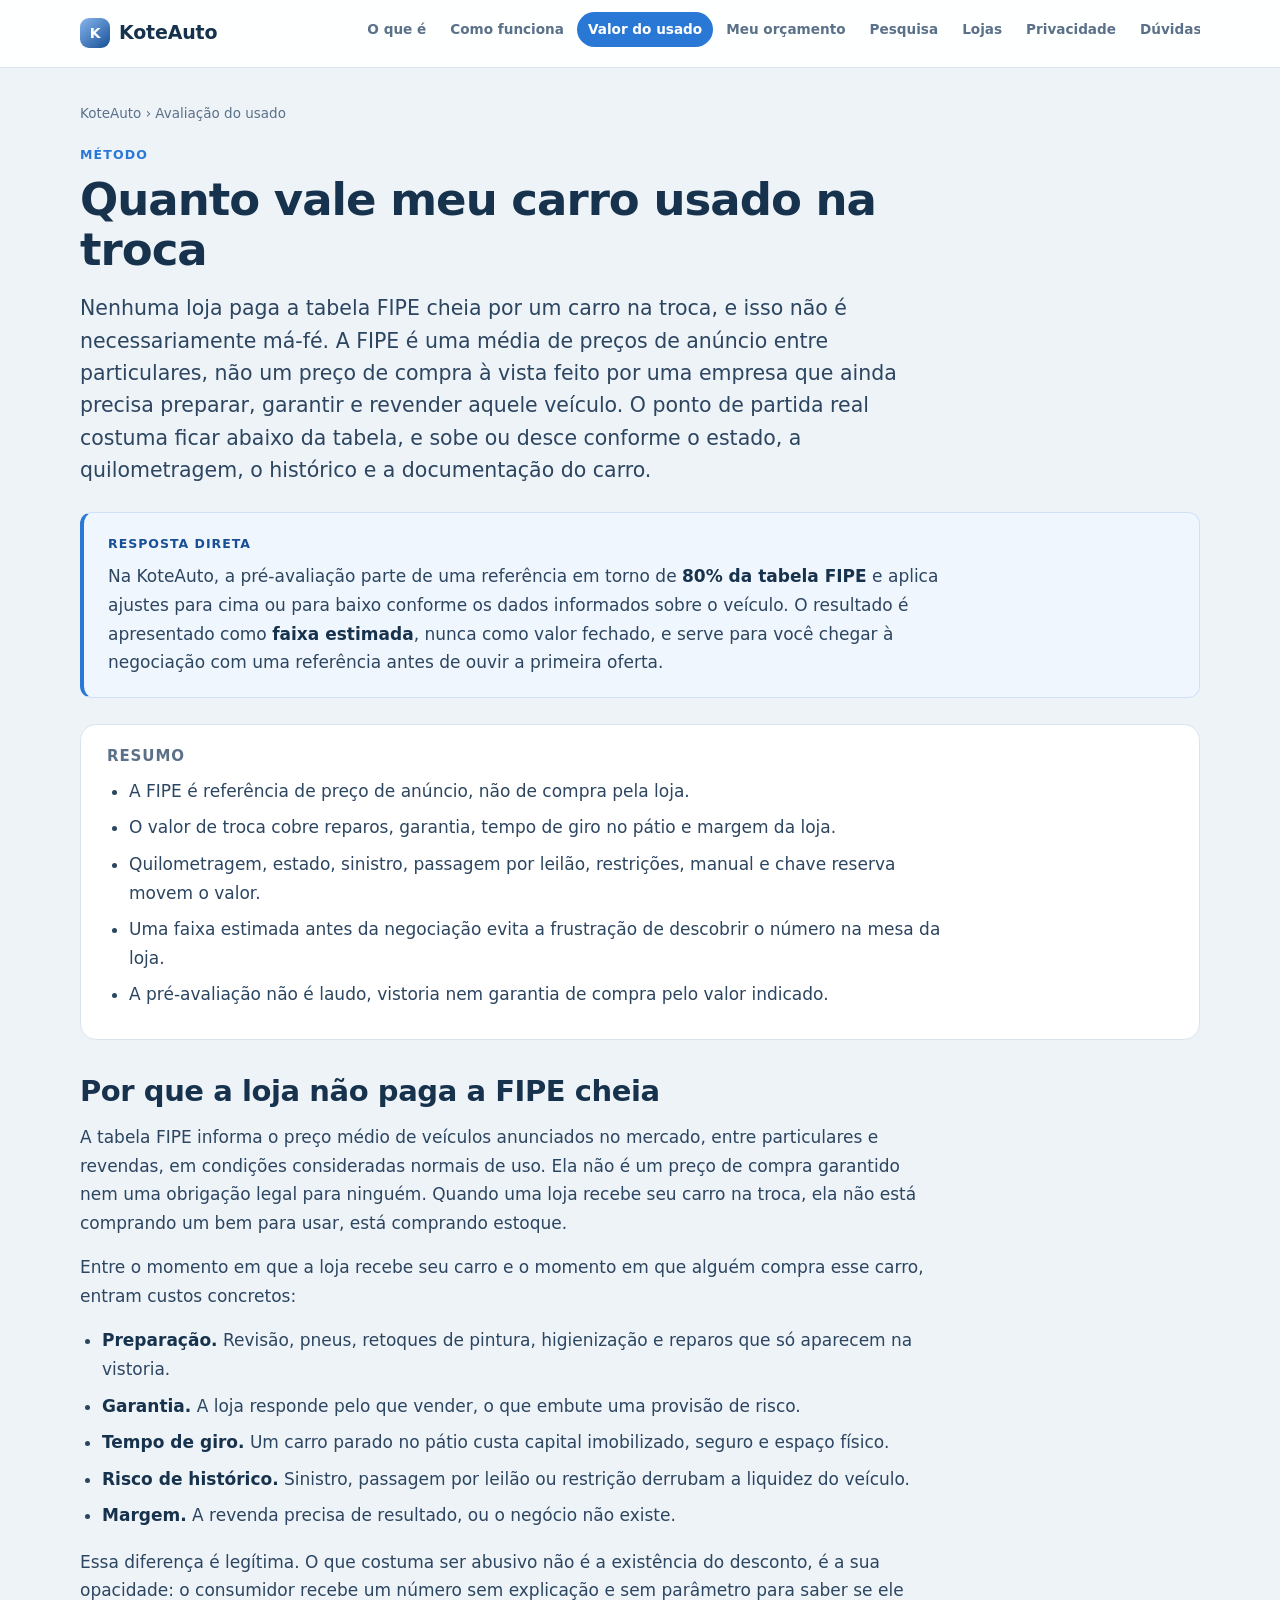
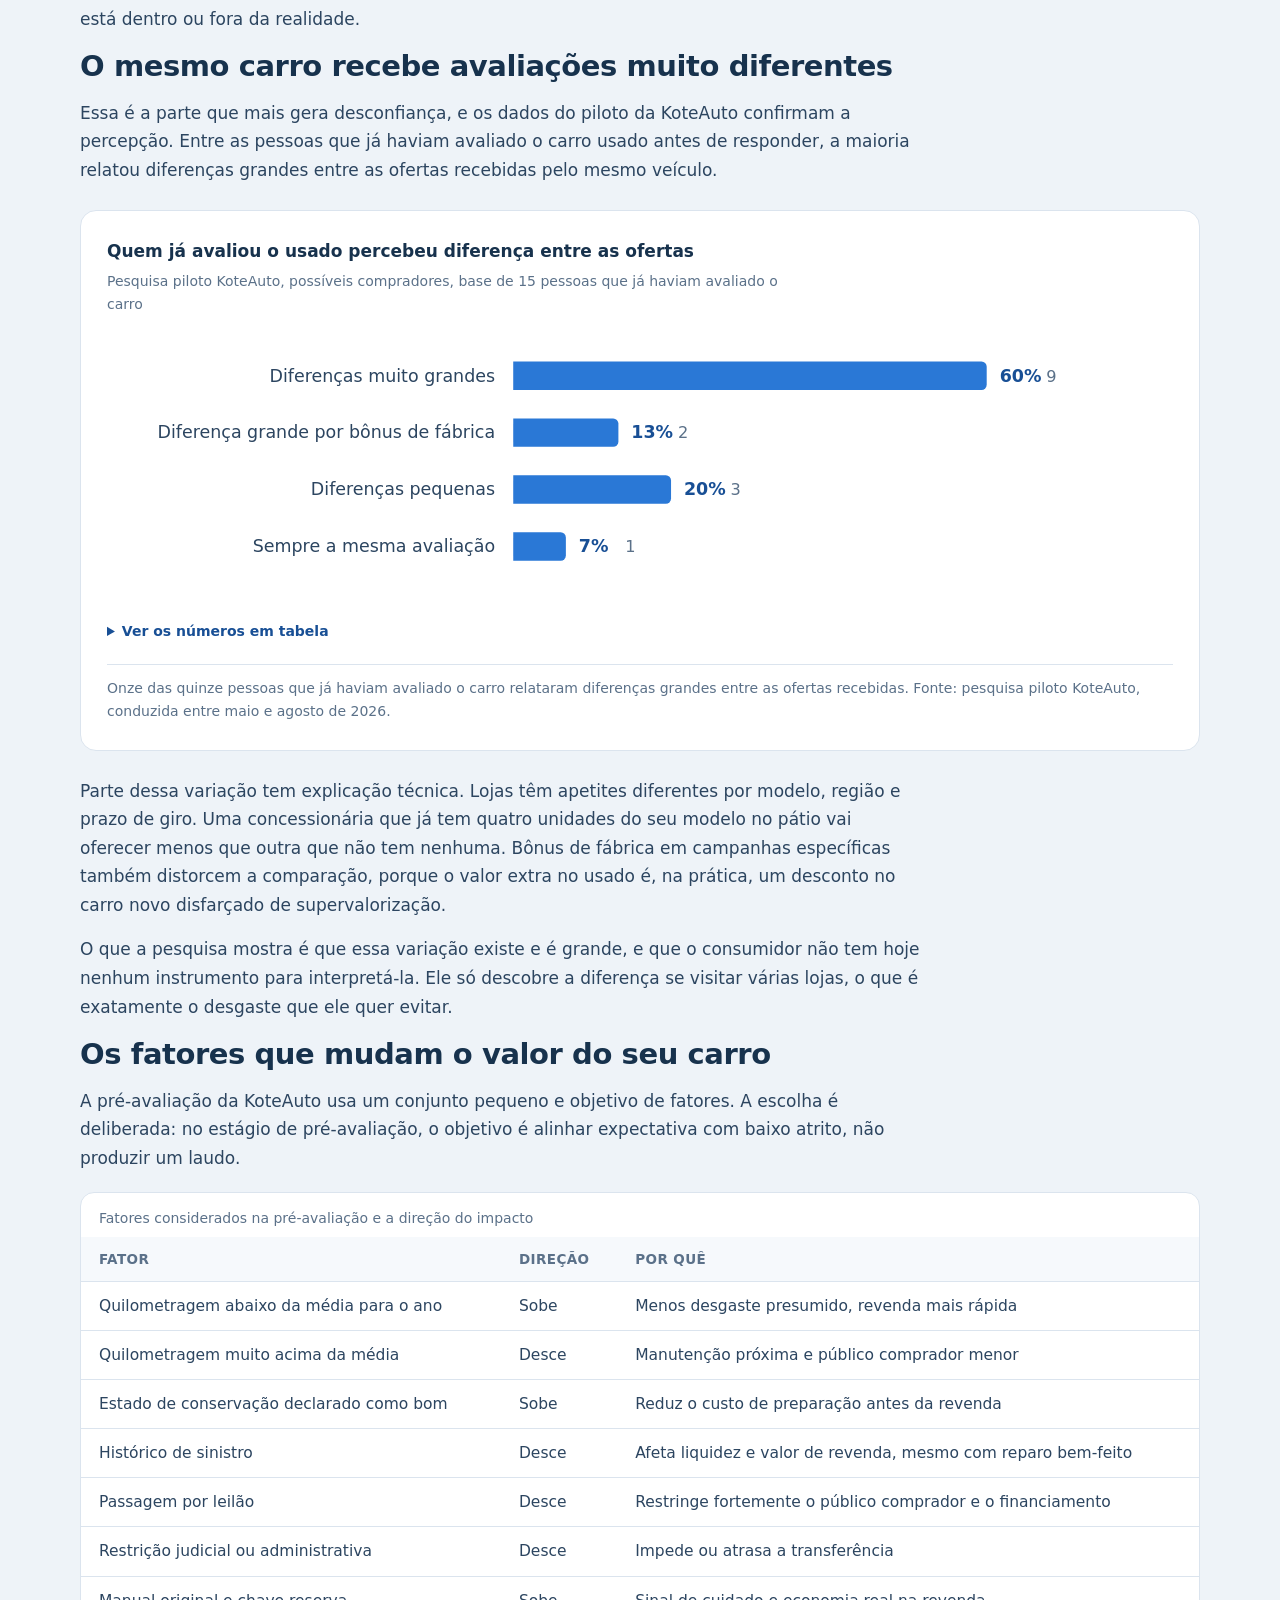
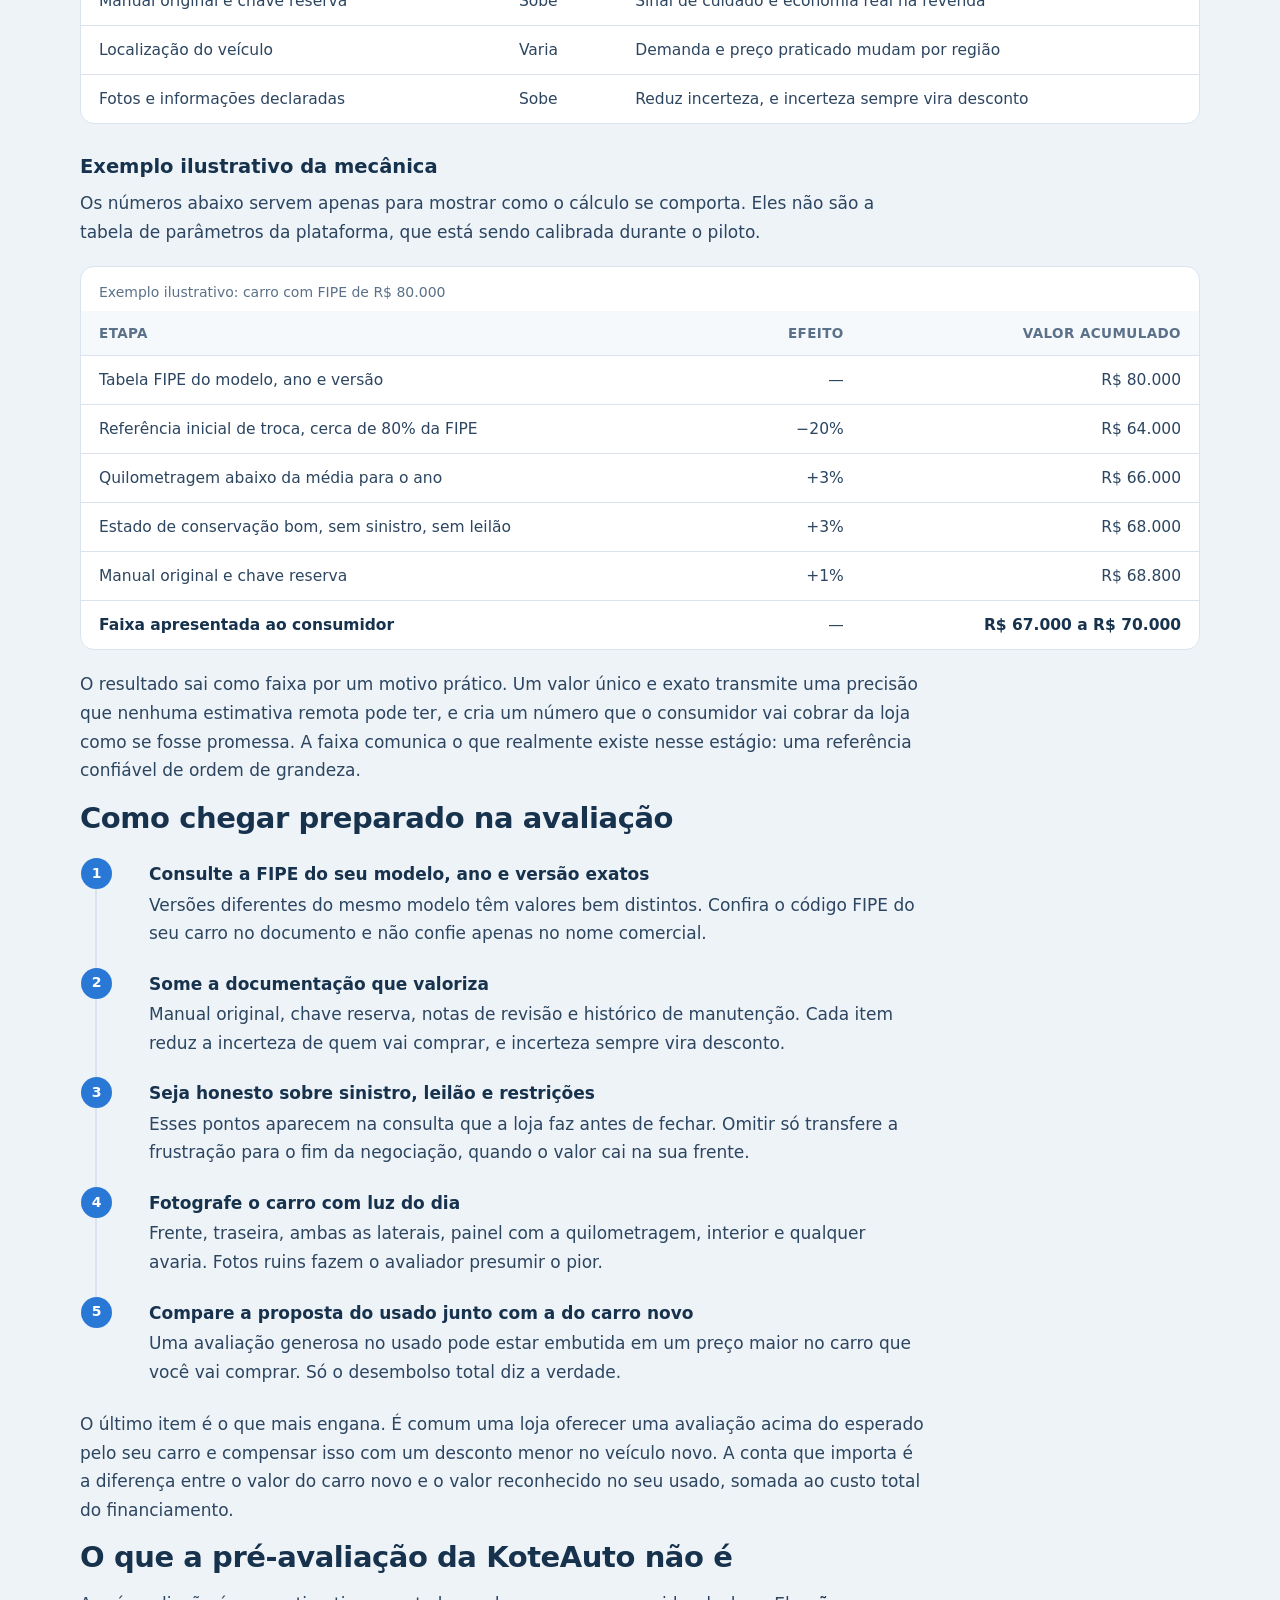
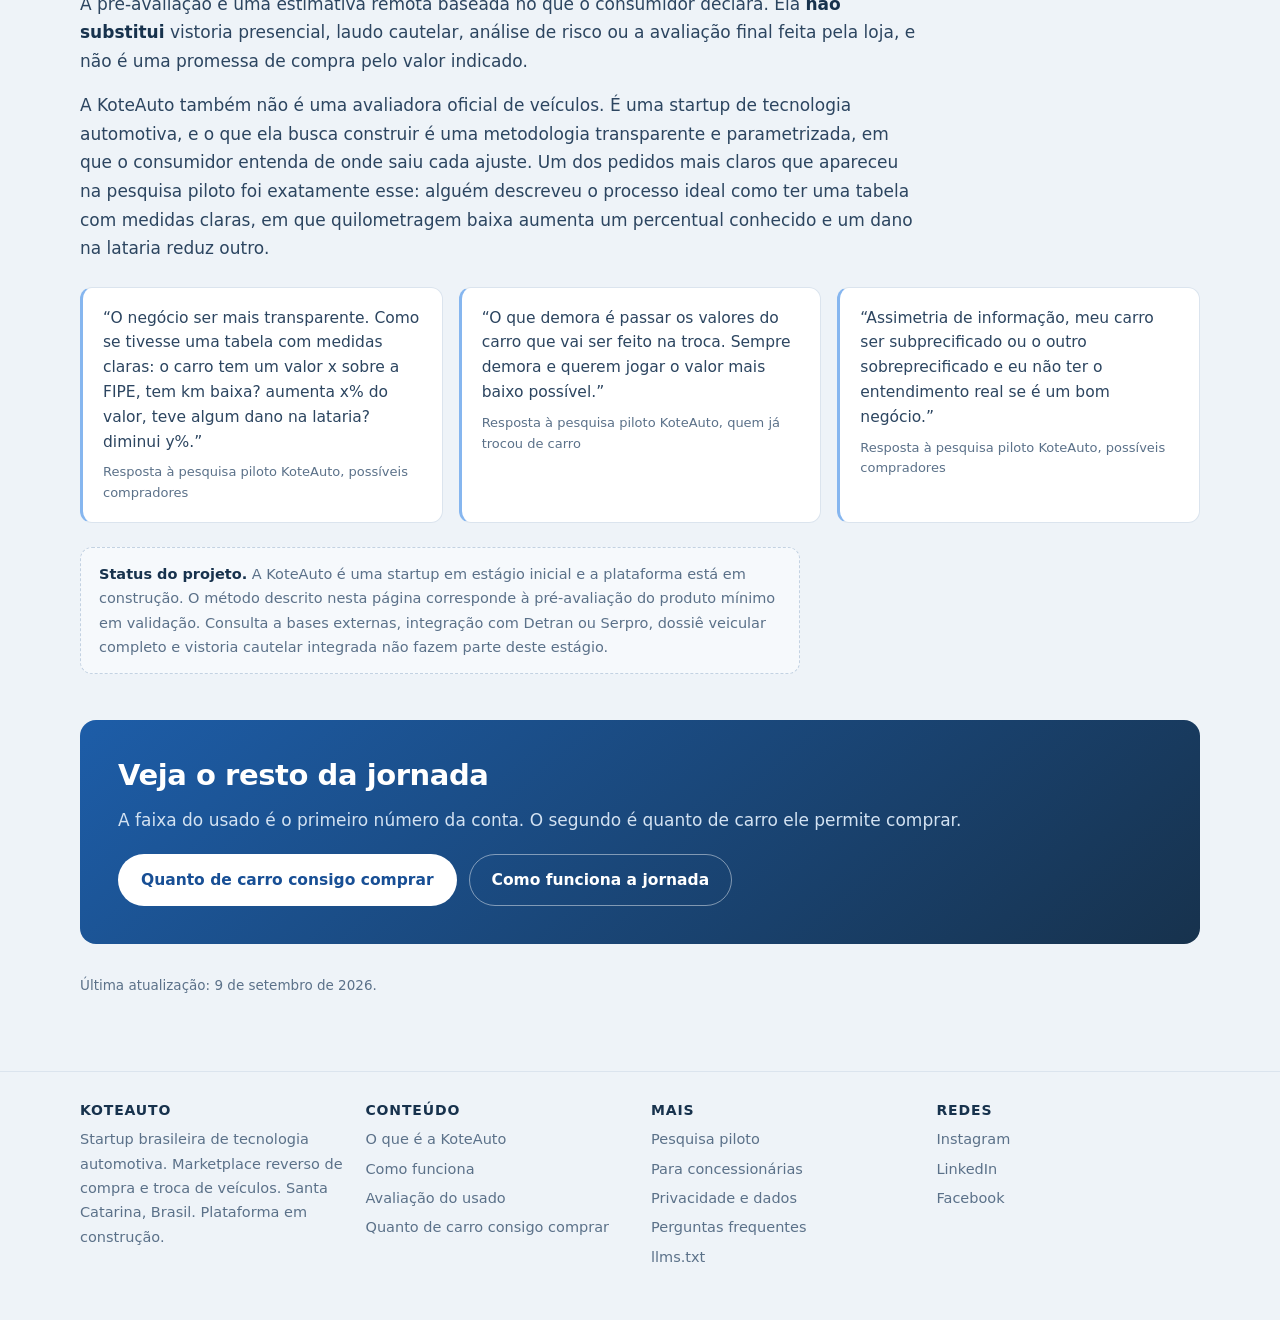
==== avaliacao-do-usado.html @ b6e30016 "lgpd-koteauto" ====
<!DOCTYPE html>
<html lang="pt-BR">
<head>
<meta charset="UTF-8" />
<meta name="viewport" content="width=device-width, initial-scale=1" />
<meta name="theme-color" content="#2a78d6" />
<title>Quanto vale meu carro usado na troca | Método de avaliação da KoteAuto</title>
<meta name="description" content="Por que a loja oferece menos que a tabela FIPE pelo seu carro usado, quais fatores sobem ou descem o valor da avaliação e como a KoteAuto calcula uma faixa estimada antes de você negociar." />
<meta name="robots" content="index, follow, max-snippet:-1, max-image-preview:large" />
<link rel="canonical" href="https://koteauto.com.br/avaliacao-do-usado" />
<link rel="stylesheet" href="/assets/conteudo.css" />
<meta property="og:type" content="article" />
<meta property="og:locale" content="pt_BR" />
<meta property="og:site_name" content="KoteAuto" />
<meta property="og:title" content="Quanto vale meu carro usado na troca | Método de avaliação da KoteAuto" />
<meta property="og:description" content="Por que a loja paga abaixo da FIPE, quais fatores mudam o valor e como chegar preparado à negociação." />
<meta property="og:url" content="https://koteauto.com.br/avaliacao-do-usado" />
</head>
<body>

<header class="site-header">
  <div class="site-header-inner">
    <a class="brand" href="/"><span class="brand-mark">K</span>KoteAuto</a>
    <nav aria-label="Conteúdo KoteAuto">
      <ul class="tabs">
        <li><a href="/o-que-e-a-koteauto">O que é</a></li>
        <li><a href="/como-funciona">Como funciona</a></li>
        <li><a href="/avaliacao-do-usado" aria-current="page">Valor do usado</a></li>
        <li><a href="/quanto-de-carro-consigo-comprar">Meu orçamento</a></li>
        <li><a href="/pesquisa-piloto">Pesquisa</a></li>
        <li><a href="/para-concessionarias">Lojas</a></li>
        <li><a href="/privacidade-e-dados">Privacidade</a></li>
        <li><a href="/perguntas-frequentes">Dúvidas</a></li>
      </ul>
    </nav>
  </div>
</header>

<main class="wrap">
  <p class="breadcrumb"><a href="/">KoteAuto</a> &rsaquo; Avaliação do usado</p>

  <div class="page-head">
    <p class="eyebrow">Método</p>
    <h1>Quanto vale meu carro usado na troca</h1>
    <p class="lead">Nenhuma loja paga a tabela FIPE cheia por um carro na troca, e isso não é necessariamente má-fé. A FIPE é uma média de preços de anúncio entre particulares, não um preço de compra à vista feito por uma empresa que ainda precisa preparar, garantir e revender aquele veículo. O ponto de partida real costuma ficar abaixo da tabela, e sobe ou desce conforme o estado, a quilometragem, o histórico e a documentação do carro.</p>
  </div>

  <div class="answer-box">
    <span class="answer-label">Resposta direta</span>
    <p>Na KoteAuto, a pré-avaliação parte de uma referência em torno de <strong>80% da tabela FIPE</strong> e aplica ajustes para cima ou para baixo conforme os dados informados sobre o veículo. O resultado é apresentado como <strong>faixa estimada</strong>, nunca como valor fechado, e serve para você chegar à negociação com uma referência antes de ouvir a primeira oferta.</p>
  </div>

  <div class="tldr">
    <h2>Resumo</h2>
    <ul>
      <li>A FIPE é referência de preço de anúncio, não de compra pela loja.</li>
      <li>O valor de troca cobre reparos, garantia, tempo de giro no pátio e margem da loja.</li>
      <li>Quilometragem, estado, sinistro, passagem por leilão, restrições, manual e chave reserva movem o valor.</li>
      <li>Uma faixa estimada antes da negociação evita a frustração de descobrir o número na mesa da loja.</li>
      <li>A pré-avaliação não é laudo, vistoria nem garantia de compra pelo valor indicado.</li>
    </ul>
  </div>

  <section>
    <h2>Por que a loja não paga a FIPE cheia</h2>
    <p>A tabela FIPE informa o preço médio de veículos anunciados no mercado, entre particulares e revendas, em condições consideradas normais de uso. Ela não é um preço de compra garantido nem uma obrigação legal para ninguém. Quando uma loja recebe seu carro na troca, ela não está comprando um bem para usar, está comprando estoque.</p>
    <p>Entre o momento em que a loja recebe seu carro e o momento em que alguém compra esse carro, entram custos concretos:</p>
    <ul>
      <li><strong>Preparação.</strong> Revisão, pneus, retoques de pintura, higienização e reparos que só aparecem na vistoria.</li>
      <li><strong>Garantia.</strong> A loja responde pelo que vender, o que embute uma provisão de risco.</li>
      <li><strong>Tempo de giro.</strong> Um carro parado no pátio custa capital imobilizado, seguro e espaço físico.</li>
      <li><strong>Risco de histórico.</strong> Sinistro, passagem por leilão ou restrição derrubam a liquidez do veículo.</li>
      <li><strong>Margem.</strong> A revenda precisa de resultado, ou o negócio não existe.</li>
    </ul>
    <p>Essa diferença é legítima. O que costuma ser abusivo não é a existência do desconto, é a sua opacidade: o consumidor recebe um número sem explicação e sem parâmetro para saber se ele está dentro ou fora da realidade.</p>
  </section>

  <section>
    <h2>O mesmo carro recebe avaliações muito diferentes</h2>
    <p>Essa é a parte que mais gera desconfiança, e os dados do piloto da KoteAuto confirmam a percepção. Entre as pessoas que já haviam avaliado o carro usado antes de responder, a maioria relatou diferenças grandes entre as ofertas recebidas pelo mesmo veículo.</p>

    <figure>
      <p class="chart-title">Quem já avaliou o usado percebeu diferença entre as ofertas</p>
      <p class="chart-sub">Pesquisa piloto KoteAuto, possíveis compradores, base de 15 pessoas que já haviam avaliado o carro</p>
      <div class="figure-scroll">
        <svg viewBox="0 0 824 200" role="img" aria-labelledby="ga-t ga-d" style="min-width:620px">
        <title id="ga-t">Diferença percebida entre as avaliações recebidas para o mesmo carro usado</title>
        <desc id="ga-d">Entre 15 pessoas que já haviam avaliado o carro usado, 9 relataram diferenças muito grandes entre as ofertas, 2 relataram diferença grande atribuída a bônus de fábrica, 3 relataram diferenças pequenas e 1 recebeu sempre a mesma avaliação.</desc>
        <text x="300" y="37.5" text-anchor="end" font-family="Segoe UI, system-ui, sans-serif" font-size="13.5" fill="#2c4560">Diferenças muito grandes</text>
        <path d="M 314.0 22.0 H 676.0 A 4 4 0 0 1 680.0 26.0 V 40.0 A 4 4 0 0 1 676.0 44.0 H 314.0 Z" fill="#2a78d6" />
        <text x="690.0" y="37.5" font-family="Segoe UI, system-ui, sans-serif" font-size="13.5" font-weight="700" fill="#184f95">60%</text>
        <text x="726.0" y="37.5" font-family="Segoe UI, system-ui, sans-serif" font-size="12.5" fill="#5b7189">9</text>
        <text x="300" y="81.5" text-anchor="end" font-family="Segoe UI, system-ui, sans-serif" font-size="13.5" fill="#2c4560">Diferença grande por bônus de fábrica</text>
        <path d="M 314.0 66.0 H 391.3 A 4 4 0 0 1 395.3 70.0 V 84.0 A 4 4 0 0 1 391.3 88.0 H 314.0 Z" fill="#2a78d6" />
        <text x="405.3" y="81.5" font-family="Segoe UI, system-ui, sans-serif" font-size="13.5" font-weight="700" fill="#184f95">13%</text>
        <text x="441.3" y="81.5" font-family="Segoe UI, system-ui, sans-serif" font-size="12.5" fill="#5b7189">2</text>
        <text x="300" y="125.5" text-anchor="end" font-family="Segoe UI, system-ui, sans-serif" font-size="13.5" fill="#2c4560">Diferenças pequenas</text>
        <path d="M 314.0 110.0 H 432.0 A 4 4 0 0 1 436.0 114.0 V 128.0 A 4 4 0 0 1 432.0 132.0 H 314.0 Z" fill="#2a78d6" />
        <text x="446.0" y="125.5" font-family="Segoe UI, system-ui, sans-serif" font-size="13.5" font-weight="700" fill="#184f95">20%</text>
        <text x="482.0" y="125.5" font-family="Segoe UI, system-ui, sans-serif" font-size="12.5" fill="#5b7189">3</text>
        <text x="300" y="169.5" text-anchor="end" font-family="Segoe UI, system-ui, sans-serif" font-size="13.5" fill="#2c4560">Sempre a mesma avaliação</text>
        <path d="M 314.0 154.0 H 350.7 A 4 4 0 0 1 354.7 158.0 V 172.0 A 4 4 0 0 1 350.7 176.0 H 314.0 Z" fill="#2a78d6" />
        <text x="364.7" y="169.5" font-family="Segoe UI, system-ui, sans-serif" font-size="13.5" font-weight="700" fill="#184f95">7%</text>
        <text x="400.7" y="169.5" font-family="Segoe UI, system-ui, sans-serif" font-size="12.5" fill="#5b7189">1</text>
        </svg>
      </div>
      <details class="data-table">
        <summary>Ver os números em tabela</summary>
        <div class="table-scroll">
          <table>
          <caption>Diferença percebida entre as avaliações recebidas para o mesmo carro usado</caption>
          <thead><tr><th>Resposta</th><th class="num">Respostas</th><th class="num">Percentual</th></tr></thead>
          <tbody>
          <tr><td>Diferenças muito grandes</td><td class="num">9</td><td class="num">60%</td></tr>
          <tr><td>Diferença grande por bônus de fábrica</td><td class="num">2</td><td class="num">13%</td></tr>
          <tr><td>Diferenças pequenas</td><td class="num">3</td><td class="num">20%</td></tr>
          <tr><td>Sempre a mesma avaliação</td><td class="num">1</td><td class="num">7%</td></tr>
          <tr><td><strong>Base</strong></td><td class="num"><strong>15</strong></td><td class="num">100%</td></tr>
          </tbody></table>
        </div>
      </details>
      <figcaption>Onze das quinze pessoas que já haviam avaliado o carro relataram diferenças grandes entre as ofertas recebidas. Fonte: pesquisa piloto KoteAuto, conduzida entre maio e agosto de 2026.</figcaption>
    </figure>

    <p>Parte dessa variação tem explicação técnica. Lojas têm apetites diferentes por modelo, região e prazo de giro. Uma concessionária que já tem quatro unidades do seu modelo no pátio vai oferecer menos que outra que não tem nenhuma. Bônus de fábrica em campanhas específicas também distorcem a comparação, porque o valor extra no usado é, na prática, um desconto no carro novo disfarçado de supervalorização.</p>
    <p>O que a pesquisa mostra é que essa variação existe e é grande, e que o consumidor não tem hoje nenhum instrumento para interpretá-la. Ele só descobre a diferença se visitar várias lojas, o que é exatamente o desgaste que ele quer evitar.</p>
  </section>

  <section>
    <h2>Os fatores que mudam o valor do seu carro</h2>
    <p>A pré-avaliação da KoteAuto usa um conjunto pequeno e objetivo de fatores. A escolha é deliberada: no estágio de pré-avaliação, o objetivo é alinhar expectativa com baixo atrito, não produzir um laudo.</p>

    <div class="table-scroll">
      <table>
        <caption>Fatores considerados na pré-avaliação e a direção do impacto</caption>
        <thead><tr><th>Fator</th><th>Direção</th><th>Por quê</th></tr></thead>
        <tbody>
          <tr><td>Quilometragem abaixo da média para o ano</td><td>Sobe</td><td>Menos desgaste presumido, revenda mais rápida</td></tr>
          <tr><td>Quilometragem muito acima da média</td><td>Desce</td><td>Manutenção próxima e público comprador menor</td></tr>
          <tr><td>Estado de conservação declarado como bom</td><td>Sobe</td><td>Reduz o custo de preparação antes da revenda</td></tr>
          <tr><td>Histórico de sinistro</td><td>Desce</td><td>Afeta liquidez e valor de revenda, mesmo com reparo bem-feito</td></tr>
          <tr><td>Passagem por leilão</td><td>Desce</td><td>Restringe fortemente o público comprador e o financiamento</td></tr>
          <tr><td>Restrição judicial ou administrativa</td><td>Desce</td><td>Impede ou atrasa a transferência</td></tr>
          <tr><td>Manual original e chave reserva</td><td>Sobe</td><td>Sinal de cuidado e economia real na revenda</td></tr>
          <tr><td>Localização do veículo</td><td>Varia</td><td>Demanda e preço praticado mudam por região</td></tr>
          <tr><td>Fotos e informações declaradas</td><td>Sobe</td><td>Reduz incerteza, e incerteza sempre vira desconto</td></tr>
        </tbody>
      </table>
    </div>

    <h3>Exemplo ilustrativo da mecânica</h3>
    <p>Os números abaixo servem apenas para mostrar como o cálculo se comporta. Eles não são a tabela de parâmetros da plataforma, que está sendo calibrada durante o piloto.</p>

    <div class="table-scroll">
      <table>
        <caption>Exemplo ilustrativo: carro com FIPE de R$ 80.000</caption>
        <thead><tr><th>Etapa</th><th class="num">Efeito</th><th class="num">Valor acumulado</th></tr></thead>
        <tbody>
          <tr><td>Tabela FIPE do modelo, ano e versão</td><td class="num">—</td><td class="num">R$ 80.000</td></tr>
          <tr><td>Referência inicial de troca, cerca de 80% da FIPE</td><td class="num">−20%</td><td class="num">R$ 64.000</td></tr>
          <tr><td>Quilometragem abaixo da média para o ano</td><td class="num">+3%</td><td class="num">R$ 66.000</td></tr>
          <tr><td>Estado de conservação bom, sem sinistro, sem leilão</td><td class="num">+3%</td><td class="num">R$ 68.000</td></tr>
          <tr><td>Manual original e chave reserva</td><td class="num">+1%</td><td class="num">R$ 68.800</td></tr>
          <tr><td><strong>Faixa apresentada ao consumidor</strong></td><td class="num">—</td><td class="num"><strong>R$ 67.000 a R$ 70.000</strong></td></tr>
        </tbody>
      </table>
    </div>

    <p>O resultado sai como faixa por um motivo prático. Um valor único e exato transmite uma precisão que nenhuma estimativa remota pode ter, e cria um número que o consumidor vai cobrar da loja como se fosse promessa. A faixa comunica o que realmente existe nesse estágio: uma referência confiável de ordem de grandeza.</p>
  </section>

  <section>
    <h2>Como chegar preparado na avaliação</h2>
    <ol class="steps">
      <li><strong>Consulte a FIPE do seu modelo, ano e versão exatos</strong>Versões diferentes do mesmo modelo têm valores bem distintos. Confira o código FIPE do seu carro no documento e não confie apenas no nome comercial.</li>
      <li><strong>Some a documentação que valoriza</strong>Manual original, chave reserva, notas de revisão e histórico de manutenção. Cada item reduz a incerteza de quem vai comprar, e incerteza sempre vira desconto.</li>
      <li><strong>Seja honesto sobre sinistro, leilão e restrições</strong>Esses pontos aparecem na consulta que a loja faz antes de fechar. Omitir só transfere a frustração para o fim da negociação, quando o valor cai na sua frente.</li>
      <li><strong>Fotografe o carro com luz do dia</strong>Frente, traseira, ambas as laterais, painel com a quilometragem, interior e qualquer avaria. Fotos ruins fazem o avaliador presumir o pior.</li>
      <li><strong>Compare a proposta do usado junto com a do carro novo</strong>Uma avaliação generosa no usado pode estar embutida em um preço maior no carro que você vai comprar. Só o desembolso total diz a verdade.</li>
    </ol>
    <p>O último item é o que mais engana. É comum uma loja oferecer uma avaliação acima do esperado pelo seu carro e compensar isso com um desconto menor no veículo novo. A conta que importa é a diferença entre o valor do carro novo e o valor reconhecido no seu usado, somada ao custo total do financiamento.</p>
  </section>

  <section>
    <h2>O que a pré-avaliação da KoteAuto não é</h2>
    <p>A pré-avaliação é uma estimativa remota baseada no que o consumidor declara. Ela <strong>não substitui</strong> vistoria presencial, laudo cautelar, análise de risco ou a avaliação final feita pela loja, e não é uma promessa de compra pelo valor indicado.</p>
    <p>A KoteAuto também não é uma avaliadora oficial de veículos. É uma startup de tecnologia automotiva, e o que ela busca construir é uma metodologia transparente e parametrizada, em que o consumidor entenda de onde saiu cada ajuste. Um dos pedidos mais claros que apareceu na pesquisa piloto foi exatamente esse: alguém descreveu o processo ideal como ter uma tabela com medidas claras, em que quilometragem baixa aumenta um percentual conhecido e um dano na lataria reduz outro.</p>

    <div class="quotes">
      <blockquote>
        <p>&ldquo;O negócio ser mais transparente. Como se tivesse uma tabela com medidas claras: o carro tem um valor x sobre a FIPE, tem km baixa? aumenta x% do valor, teve algum dano na lataria? diminui y%.&rdquo;</p>
        <cite>Resposta à pesquisa piloto KoteAuto, possíveis compradores</cite>
      </blockquote>
      <blockquote>
        <p>&ldquo;O que demora é passar os valores do carro que vai ser feito na troca. Sempre demora e querem jogar o valor mais baixo possível.&rdquo;</p>
        <cite>Resposta à pesquisa piloto KoteAuto, quem já trocou de carro</cite>
      </blockquote>
      <blockquote>
        <p>&ldquo;Assimetria de informação, meu carro ser subprecificado ou o outro sobreprecificado e eu não ter o entendimento real se é um bom negócio.&rdquo;</p>
        <cite>Resposta à pesquisa piloto KoteAuto, possíveis compradores</cite>
      </blockquote>
    </div>
  </section>

  <div class="status-note">
    <strong>Status do projeto.</strong> A KoteAuto é uma startup em estágio inicial e a plataforma está em construção. O método descrito nesta página corresponde à pré-avaliação do produto mínimo em validação. Consulta a bases externas, integração com Detran ou Serpro, dossiê veicular completo e vistoria cautelar integrada não fazem parte deste estágio.
  </div>

  <div class="cta">
    <h2>Veja o resto da jornada</h2>
    <p>A faixa do usado é o primeiro número da conta. O segundo é quanto de carro ele permite comprar.</p>
    <div class="cta-links">
      <a class="btn" href="/quanto-de-carro-consigo-comprar">Quanto de carro consigo comprar</a>
      <a class="btn btn-ghost" href="/como-funciona">Como funciona a jornada</a>
    </div>
  </div>

  <p class="updated">Última atualização: 9 de setembro de 2026.</p>
</main>

<footer class="site-footer">
  <div class="wrap">
    <div class="footer-cols">
      <div>
        <h2>KoteAuto</h2>
        <p style="margin:0">Startup brasileira de tecnologia automotiva. Marketplace reverso de compra e troca de veículos. Santa Catarina, Brasil. Plataforma em construção.</p>
      </div>
      <div>
        <h2>Conteúdo</h2>
        <ul>
          <li><a href="/o-que-e-a-koteauto">O que é a KoteAuto</a></li>
          <li><a href="/como-funciona">Como funciona</a></li>
          <li><a href="/avaliacao-do-usado">Avaliação do usado</a></li>
          <li><a href="/quanto-de-carro-consigo-comprar">Quanto de carro consigo comprar</a></li>
        </ul>
      </div>
      <div>
        <h2>Mais</h2>
        <ul>
          <li><a href="/pesquisa-piloto">Pesquisa piloto</a></li>
          <li><a href="/para-concessionarias">Para concessionárias</a></li>
          <li><a href="/privacidade-e-dados">Privacidade e dados</a></li>
          <li><a href="/perguntas-frequentes">Perguntas frequentes</a></li>
          <li><a href="/llms.txt">llms.txt</a></li>
        </ul>
      </div>
      <div>
        <h2>Redes</h2>
        <ul>
          <li><a href="https://www.instagram.com/contatokoteauto/" rel="noopener">Instagram</a></li>
          <li><a href="https://linkedin.com/company/koteauto" rel="noopener">LinkedIn</a></li>
          <li><a href="https://www.facebook.com/61589312203457/" rel="noopener">Facebook</a></li>
        </ul>
      </div>
    </div>
  </div>
</footer>

<script type="application/ld+json">
{
  "@context": "https://schema.org",
  "@graph": [
    {
      "@type": "Article",
      "headline": "Quanto vale meu carro usado na troca",
      "description": "Por que a loja oferece menos que a tabela FIPE, quais fatores sobem ou descem o valor da avaliação e como a KoteAuto calcula uma faixa estimada antes da negociação.",
      "inLanguage": "pt-BR",
      "datePublished": "2026-09-09",
      "dateModified": "2026-09-09",
      "author": {"@id": "https://koteauto.com.br/#organizacao"},
      "publisher": {"@id": "https://koteauto.com.br/#organizacao"},
      "mainEntityOfPage": "https://koteauto.com.br/avaliacao-do-usado"
    },
    {
      "@type": "FAQPage",
      "mainEntity": [
        {
          "@type": "Question",
          "name": "Por que a loja não paga a tabela FIPE pelo meu carro usado?",
          "acceptedAnswer": {"@type": "Answer", "text": "A tabela FIPE é uma média de preços de anúncio, não um preço de compra. Quando a loja recebe seu carro na troca, ela ainda precisa preparar o veículo, oferecer garantia, manter o carro no pátio até a revenda e obter margem. Por isso o ponto de partida da avaliação de troca costuma ficar abaixo da tabela."}
        },
        {
          "@type": "Question",
          "name": "Quanto da FIPE a loja costuma pagar em um carro na troca?",
          "acceptedAnswer": {"@type": "Answer", "text": "Na pré-avaliação da KoteAuto, a referência inicial fica em torno de 80% da tabela FIPE, com ajustes para cima ou para baixo conforme quilometragem, estado de conservação, histórico de sinistro, passagem por leilão, restrições e documentação. O resultado é apresentado como faixa estimada, não como valor fechado."}
        },
        {
          "@type": "Question",
          "name": "Por que cada loja avalia meu carro por um valor diferente?",
          "acceptedAnswer": {"@type": "Answer", "text": "Lojas têm apetites diferentes por modelo, região e prazo de giro. Uma concessionária com várias unidades do mesmo modelo em estoque oferece menos que outra sem nenhuma. Campanhas com bônus de fábrica também distorcem a comparação, porque o valor extra no usado funciona como desconto no carro novo. Na pesquisa piloto da KoteAuto, 11 de 15 pessoas que já haviam avaliado o carro relataram diferenças grandes entre as ofertas."}
        },
        {
          "@type": "Question",
          "name": "O que aumenta o valor do meu carro na avaliação?",
          "acceptedAnswer": {"@type": "Answer", "text": "Quilometragem abaixo da média para o ano, bom estado de conservação, ausência de sinistro e de passagem por leilão, ausência de restrições, manual original, chave reserva, histórico de revisões e fotos claras que reduzem a incerteza do avaliador."}
        }
      ]
    },
    {
      "@type": "BreadcrumbList",
      "itemListElement": [
        {"@type": "ListItem", "position": 1, "name": "KoteAuto", "item": "https://koteauto.com.br/"},
        {"@type": "ListItem", "position": 2, "name": "Avaliação do usado", "item": "https://koteauto.com.br/avaliacao-do-usado"}
      ]
    }
  ]
}
</script>
</body>
</html>
---- assets/conteudo.css ----
/* KoteAuto — folha de estilo das páginas de conteúdo
   Paleta de dados validada para modo claro (contraste >= 3:1 sobre a superfície). */

:root {
  --bg: #eef3f8;
  --surface: #ffffff;
  --surface-soft: #f6f9fc;
  --surface-tint: #e8f1fc;
  --border: #dbe4ee;
  --border-strong: #c3d2e2;

  --text-strong: #17324d;
  --text: #2c4560;
  --text-muted: #5b7189;

  --accent: #2a78d6;
  --accent-deep: #184f95;
  --accent-soft: #86b6ef;
  --accent-wash: #f0f6fd;

  --series-1: #2a78d6;
  --series-2: #eb6834;
  --series-3: #1baf7a;
  --ordinal-1: #86b6ef;
  --ordinal-2: #5598e7;
  --ordinal-3: #2a78d6;
  --ordinal-4: #184f95;
  --neutral-mark: #c3ccd7;

  --radius: 16px;
  --shadow: 0 18px 40px -32px rgba(16, 35, 58, 0.45);
  --maxw: 1120px;
}

* { box-sizing: border-box; }

html { scroll-behavior: smooth; }

body {
  margin: 0;
  background: var(--bg);
  color: var(--text);
  font-family: "Segoe UI", system-ui, -apple-system, Arial, sans-serif;
  font-size: 17px;
  line-height: 1.68;
  -webkit-font-smoothing: antialiased;
}

img, svg { max-width: 100%; }

a { color: var(--accent-deep); }

/* ---------- Cabeçalho e abas ---------- */

.site-header {
  position: sticky;
  top: 0;
  z-index: 20;
  background: rgba(255, 255, 255, 0.94);
  backdrop-filter: blur(10px);
  border-bottom: 1px solid var(--border);
}

.site-header-inner {
  width: min(var(--maxw), calc(100vw - 32px));
  margin: 0 auto;
  display: flex;
  flex-wrap: nowrap;
  align-items: center;
  gap: 18px;
  padding: 12px 0;
}

.brand {
  display: inline-flex;
  align-items: center;
  gap: 9px;
  font-weight: 700;
  font-size: 19px;
  letter-spacing: -0.01em;
  color: var(--text-strong);
  text-decoration: none;
}

.brand-mark {
  width: 30px;
  height: 30px;
  border-radius: 9px;
  background: linear-gradient(140deg, var(--accent-soft), var(--accent-deep));
  display: grid;
  place-items: center;
  color: #fff;
  font-size: 14px;
  font-weight: 700;
}

.site-header-inner > nav {
  min-width: 0;
  margin-left: auto;
}

.brand { flex: 0 0 auto; }

.tabs {
  display: flex;
  flex-wrap: nowrap;
  gap: 2px;
  list-style: none;
  padding: 0;
  margin: 0;
  overflow-x: auto;
  scrollbar-width: none;
}

.tabs::-webkit-scrollbar { display: none; }

.tabs a {
  display: block;
  padding: 6px 11px;
  border-radius: 999px;
  font-size: 13.6px;
  font-weight: 600;
  color: var(--text-muted);
  text-decoration: none;
  white-space: nowrap;
  transition: background 0.15s, color 0.15s;
}

.tabs a:hover { background: var(--surface-tint); color: var(--accent-deep); }

.tabs a[aria-current="page"] {
  background: var(--accent);
  color: #fff;
}

/* ---------- Layout ---------- */

.wrap {
  width: min(var(--maxw), calc(100vw - 32px));
  margin: 0 auto;
}

main.wrap { padding: 34px 0 20px; }

.breadcrumb {
  font-size: 13.5px;
  color: var(--text-muted);
  margin: 0 0 14px;
}

.breadcrumb a { color: var(--text-muted); text-decoration: none; }
.breadcrumb a:hover { text-decoration: underline; }

.page-head { max-width: 78ch; }

.eyebrow {
  display: inline-block;
  font-size: 12.5px;
  font-weight: 700;
  letter-spacing: 0.09em;
  text-transform: uppercase;
  color: var(--accent);
  margin: 0 0 10px;
}

h1 {
  font-size: clamp(30px, 4.4vw, 45px);
  line-height: 1.13;
  letter-spacing: -0.022em;
  color: var(--text-strong);
  margin: 0 0 16px;
}

.lead {
  font-size: clamp(18px, 2.1vw, 20.5px);
  line-height: 1.58;
  color: var(--text);
  margin: 0 0 8px;
}

h2 {
  font-size: clamp(23px, 2.7vw, 29px);
  line-height: 1.22;
  letter-spacing: -0.015em;
  color: var(--text-strong);
  margin: 46px 0 14px;
  scroll-margin-top: 84px;
}

h3 {
  font-size: 19.5px;
  line-height: 1.3;
  color: var(--text-strong);
  margin: 30px 0 10px;
}

p { margin: 0 0 16px; max-width: 78ch; }

ul, ol { max-width: 78ch; padding-left: 22px; margin: 0 0 18px; }
li { margin-bottom: 8px; }

strong { color: var(--text-strong); }

section > *:first-child { margin-top: 0; }

/* ---------- Blocos ---------- */

.card {
  background: var(--surface);
  border: 1px solid var(--border);
  border-radius: var(--radius);
  padding: clamp(20px, 3vw, 30px);
  box-shadow: var(--shadow);
  margin: 24px 0;
}

.answer-box {
  background: var(--accent-wash);
  border: 1px solid #cfe1f7;
  border-left: 4px solid var(--accent);
  border-radius: 12px;
  padding: 20px 24px;
  margin: 26px 0;
}

.answer-box p:last-child { margin-bottom: 0; }

.answer-box .answer-label {
  display: block;
  font-size: 12.5px;
  font-weight: 700;
  letter-spacing: 0.08em;
  text-transform: uppercase;
  color: var(--accent-deep);
  margin-bottom: 8px;
}

.tldr {
  background: var(--surface);
  border: 1px solid var(--border);
  border-radius: var(--radius);
  padding: 22px 26px;
  margin: 26px 0 34px;
}

.tldr h2 {
  font-size: 15px;
  letter-spacing: 0.06em;
  text-transform: uppercase;
  color: var(--text-muted);
  margin: 0 0 12px;
}

.tldr ul { margin-bottom: 0; }

.status-note {
  font-size: 14.5px;
  color: var(--text-muted);
  background: var(--surface-soft);
  border: 1px dashed var(--border-strong);
  border-radius: 12px;
  padding: 14px 18px;
  margin: 22px 0;
  max-width: 78ch;
}

.grid-2 {
  display: grid;
  grid-template-columns: repeat(auto-fit, minmax(280px, 1fr));
  gap: 18px;
  margin: 22px 0;
}

.grid-3 {
  display: grid;
  grid-template-columns: repeat(auto-fit, minmax(232px, 1fr));
  gap: 16px;
  margin: 22px 0;
}

.tile {
  background: var(--surface);
  border: 1px solid var(--border);
  border-radius: 14px;
  padding: 20px 22px;
}

.tile h3 { margin: 0 0 8px; font-size: 17.5px; }
.tile p { margin: 0; font-size: 15.5px; color: var(--text-muted); }

.stat {
  background: var(--surface);
  border: 1px solid var(--border);
  border-radius: 14px;
  padding: 20px 22px;
}

.stat-value {
  display: block;
  font-size: 40px;
  line-height: 1.05;
  font-weight: 700;
  letter-spacing: -0.03em;
  color: var(--accent-deep);
  margin-bottom: 6px;
}

.stat-label { font-size: 15px; color: var(--text); margin: 0 0 6px; }
.stat-base { font-size: 13px; color: var(--text-muted); margin: 0; }

/* ---------- Tabelas ---------- */

.table-scroll {
  overflow-x: auto;
  margin: 20px 0;
  border: 1px solid var(--border);
  border-radius: 14px;
  background: var(--surface);
}

table {
  width: 100%;
  border-collapse: collapse;
  font-size: 15.5px;
}

caption {
  caption-side: top;
  text-align: left;
  padding: 14px 18px 6px;
  font-size: 14px;
  color: var(--text-muted);
}

th, td {
  padding: 11px 18px;
  text-align: left;
  border-bottom: 1px solid var(--border);
  vertical-align: top;
}

thead th {
  font-size: 13.5px;
  letter-spacing: 0.03em;
  text-transform: uppercase;
  color: var(--text-muted);
  background: var(--surface-soft);
}

tbody tr:last-child td { border-bottom: none; }

td.num, th.num { text-align: right; font-variant-numeric: tabular-nums; }

/* ---------- Figuras e gráficos ---------- */

figure {
  margin: 26px 0;
  background: var(--surface);
  border: 1px solid var(--border);
  border-radius: var(--radius);
  padding: clamp(18px, 2.6vw, 26px);
}

figure > svg { display: block; width: 100%; height: auto; }

figcaption {
  font-size: 14px;
  color: var(--text-muted);
  margin-top: 14px;
  padding-top: 12px;
  border-top: 1px solid var(--border);
}

.chart-title {
  font-size: 17px;
  font-weight: 700;
  color: var(--text-strong);
  margin: 0 0 4px;
}

.chart-sub {
  font-size: 14px;
  color: var(--text-muted);
  margin: 0 0 16px;
}

.figure-scroll { overflow-x: auto; }

details.data-table {
  margin-top: 14px;
  font-size: 15px;
}

details.data-table summary {
  cursor: pointer;
  font-size: 14px;
  font-weight: 600;
  color: var(--accent-deep);
  padding: 6px 0;
}

details.data-table table { margin-top: 8px; }

/* ---------- Citações ---------- */

.quotes {
  display: grid;
  grid-template-columns: repeat(auto-fit, minmax(268px, 1fr));
  gap: 16px;
  margin: 24px 0;
}

blockquote {
  margin: 0;
  background: var(--surface);
  border: 1px solid var(--border);
  border-left: 3px solid var(--accent-soft);
  border-radius: 12px;
  padding: 18px 20px;
  font-size: 15.5px;
  line-height: 1.6;
  color: var(--text);
}

blockquote p { margin: 0 0 8px; }
blockquote cite {
  display: block;
  font-size: 13px;
  font-style: normal;
  color: var(--text-muted);
}

/* ---------- FAQ ---------- */

.faq-item {
  background: var(--surface);
  border: 1px solid var(--border);
  border-radius: 14px;
  padding: 22px 26px;
  margin: 14px 0;
}

.faq-item h3 { margin: 0 0 10px; font-size: 19px; }
.faq-item p:last-child { margin-bottom: 0; }

/* ---------- Passos ---------- */

.steps { list-style: none; padding: 0; counter-reset: step; margin: 24px 0; }

.steps li {
  counter-increment: step;
  position: relative;
  padding: 0 0 22px 52px;
  margin: 0;
  border-left: 2px solid var(--border);
  margin-left: 15px;
}

.steps li:last-child { border-left-color: transparent; padding-bottom: 0; }

.steps li::before {
  content: counter(step);
  position: absolute;
  left: -16px;
  top: -2px;
  width: 31px;
  height: 31px;
  border-radius: 50%;
  background: var(--accent);
  color: #fff;
  font-size: 14px;
  font-weight: 700;
  display: grid;
  place-items: center;
}

.steps strong { display: block; color: var(--text-strong); margin-bottom: 2px; }

/* ---------- CTA e rodapé ---------- */

.cta {
  background: linear-gradient(140deg, #1d5da8, #17324d);
  color: #eaf2fb;
  border-radius: var(--radius);
  padding: clamp(24px, 3.4vw, 38px);
  margin: 46px 0 10px;
}

.cta h2 { color: #fff; margin: 0 0 12px; }
.cta p { color: #d3e2f2; }

.cta-links { display: flex; flex-wrap: wrap; gap: 12px; margin-top: 20px; }

.btn {
  display: inline-block;
  padding: 12px 22px;
  border-radius: 999px;
  font-size: 15.5px;
  font-weight: 600;
  text-decoration: none;
  background: #fff;
  color: var(--accent-deep);
  border: 1px solid transparent;
}

.btn-ghost { background: transparent; color: #fff; border-color: rgba(255, 255, 255, 0.45); }

.site-footer {
  border-top: 1px solid var(--border);
  margin-top: 54px;
  padding: 30px 0 46px;
  font-size: 14.5px;
  color: var(--text-muted);
}

.site-footer .wrap { display: grid; gap: 18px; }
.footer-cols { display: grid; grid-template-columns: repeat(auto-fit, minmax(210px, 1fr)); gap: 22px; }
.site-footer h2 { font-size: 14px; text-transform: uppercase; letter-spacing: 0.06em; color: var(--text-strong); margin: 0 0 8px; }
.site-footer ul { list-style: none; padding: 0; margin: 0; }
.site-footer li { margin-bottom: 5px; }
.site-footer a { color: var(--text-muted); text-decoration: none; }
.site-footer a:hover { color: var(--accent-deep); text-decoration: underline; }

.updated { font-size: 13.5px; color: var(--text-muted); margin: 30px 0 0; }

@media (max-width: 760px) {
  body { font-size: 16.5px; }
  .site-header-inner { padding: 10px 0; }
  .site-header-inner { gap: 12px; }
  .steps li { padding-left: 42px; }
}
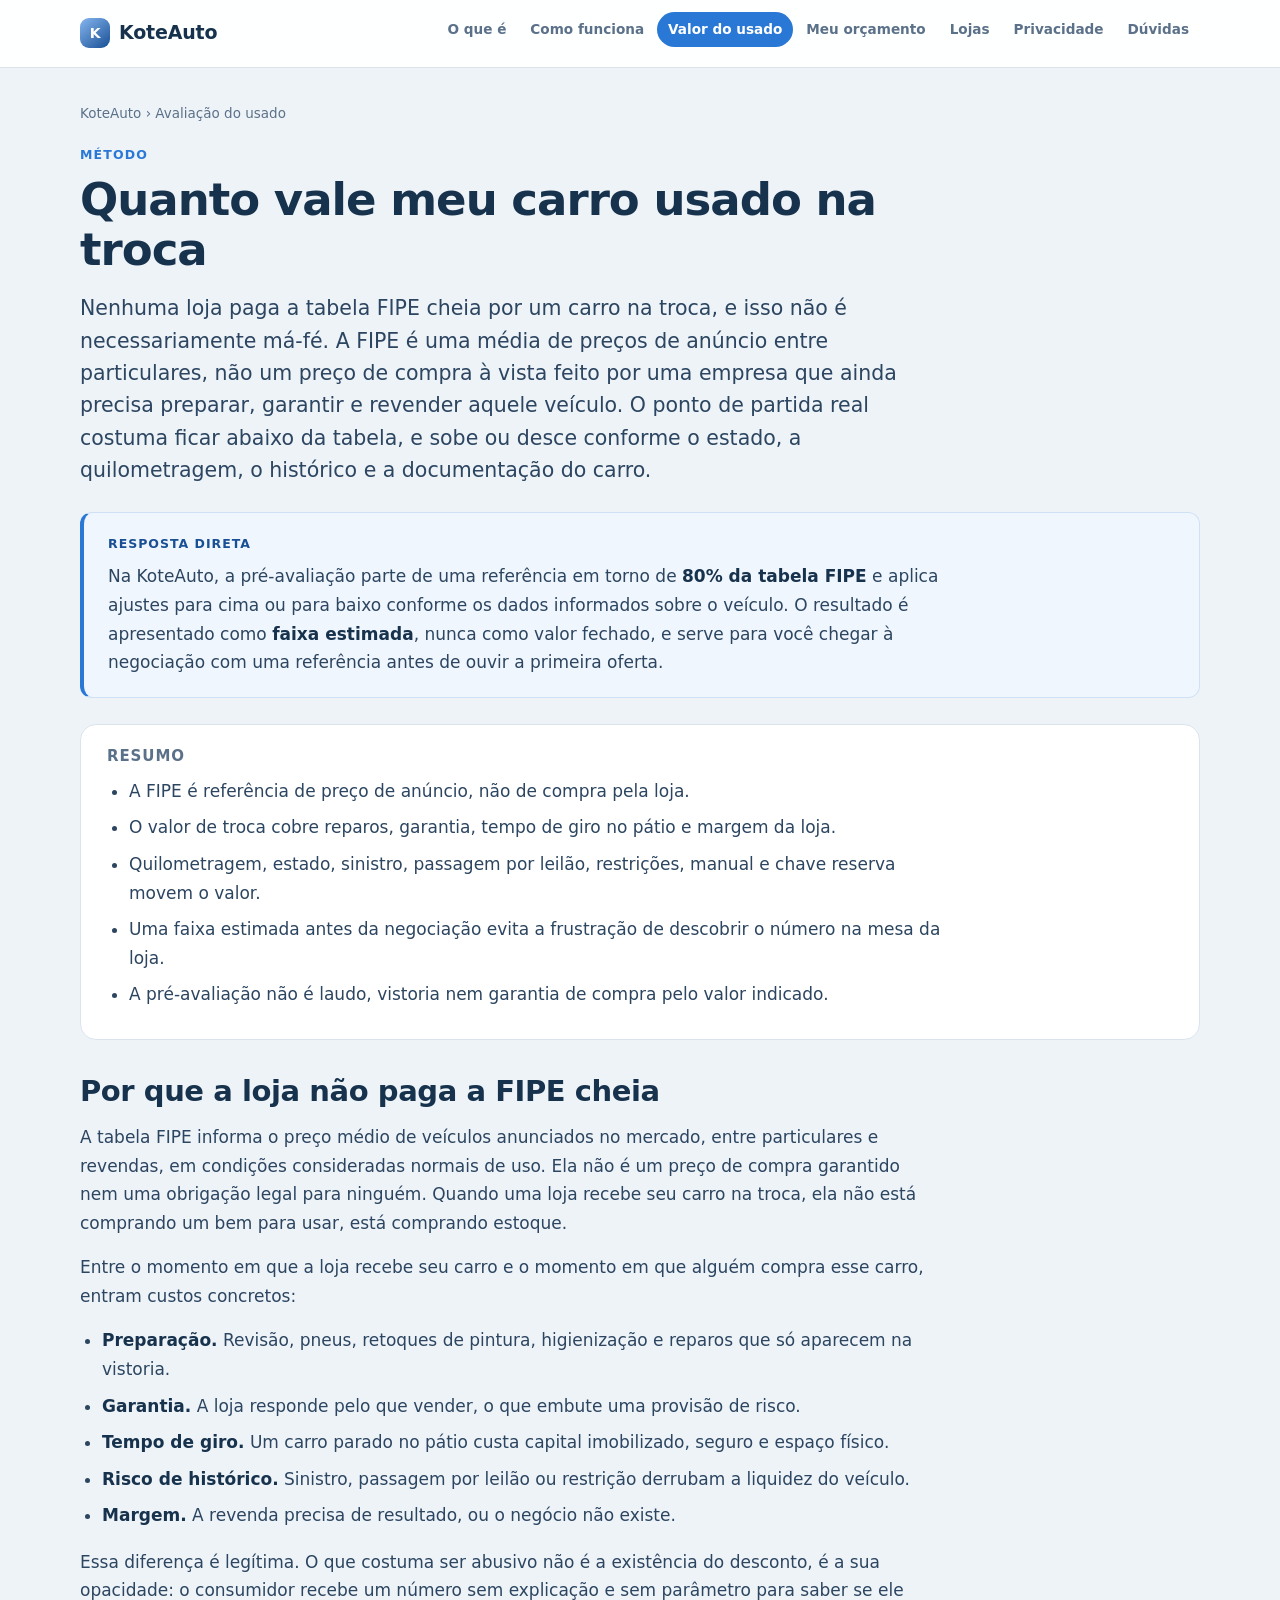
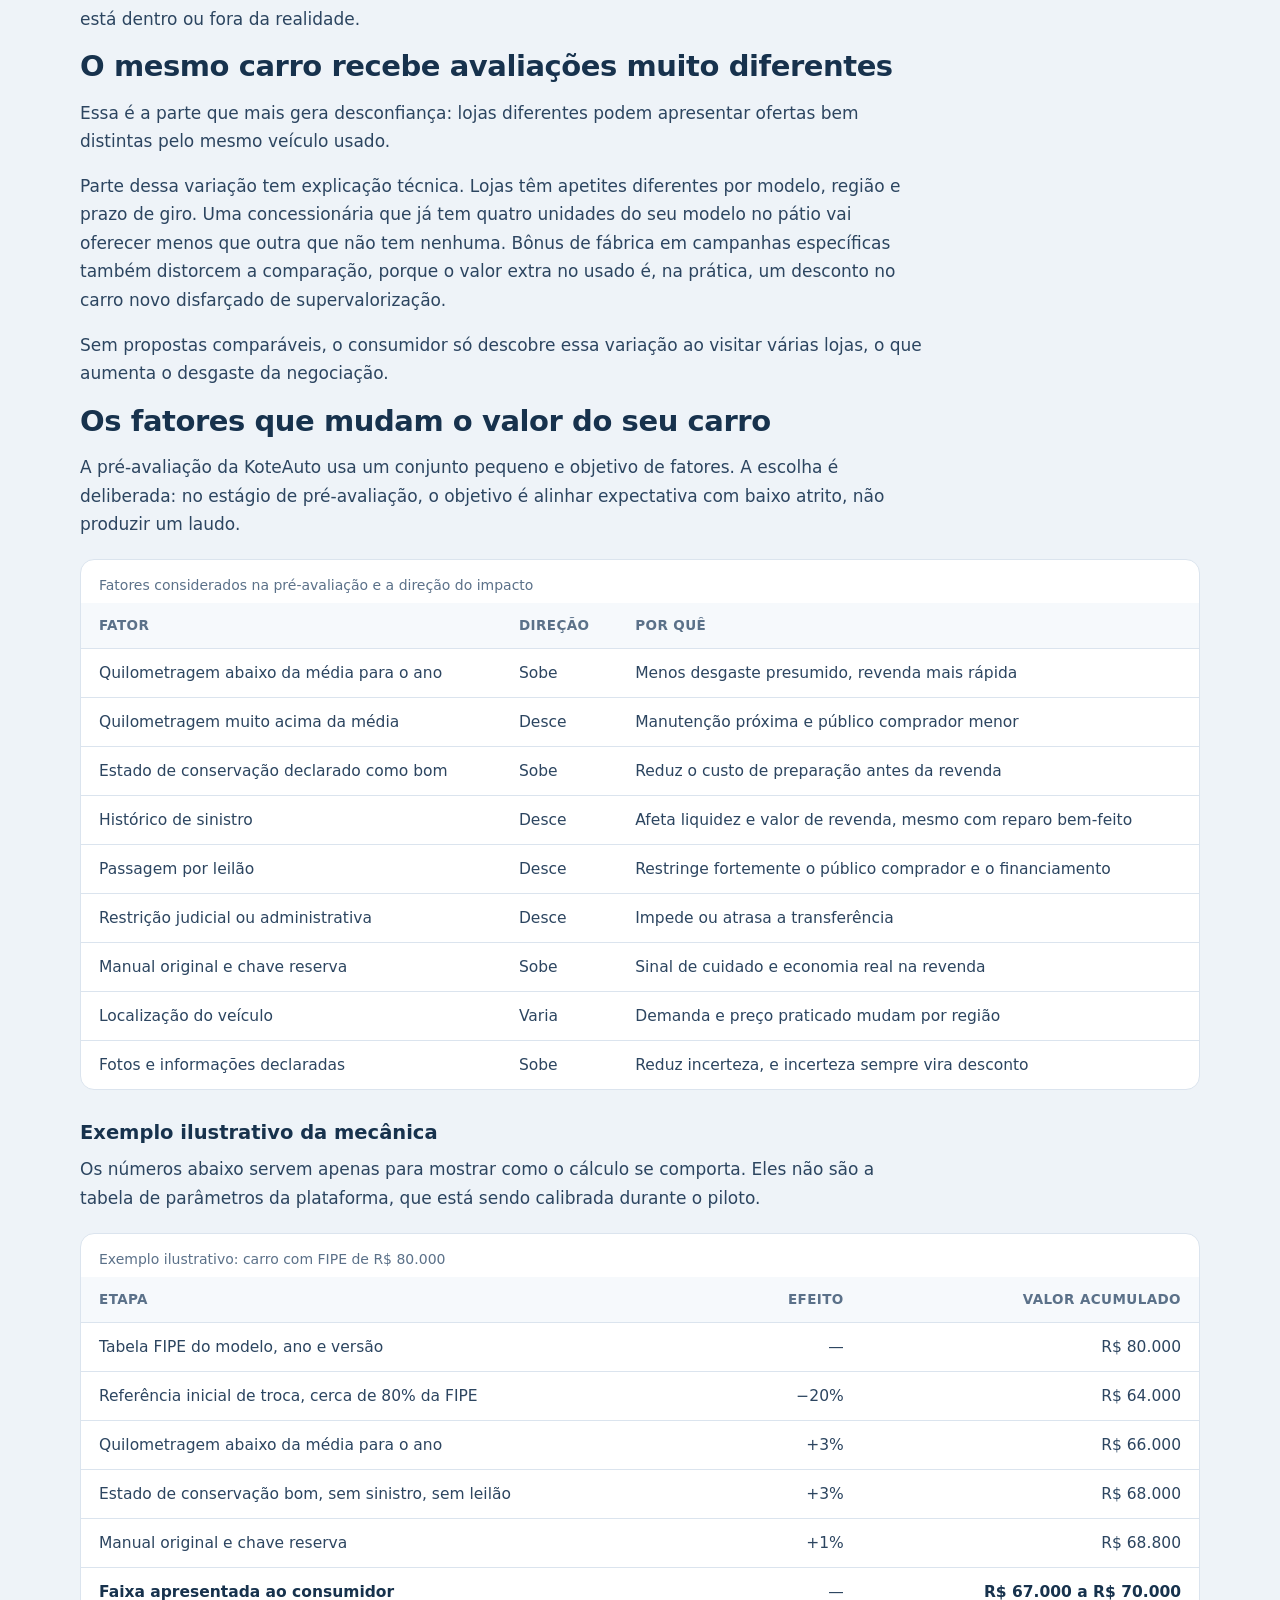
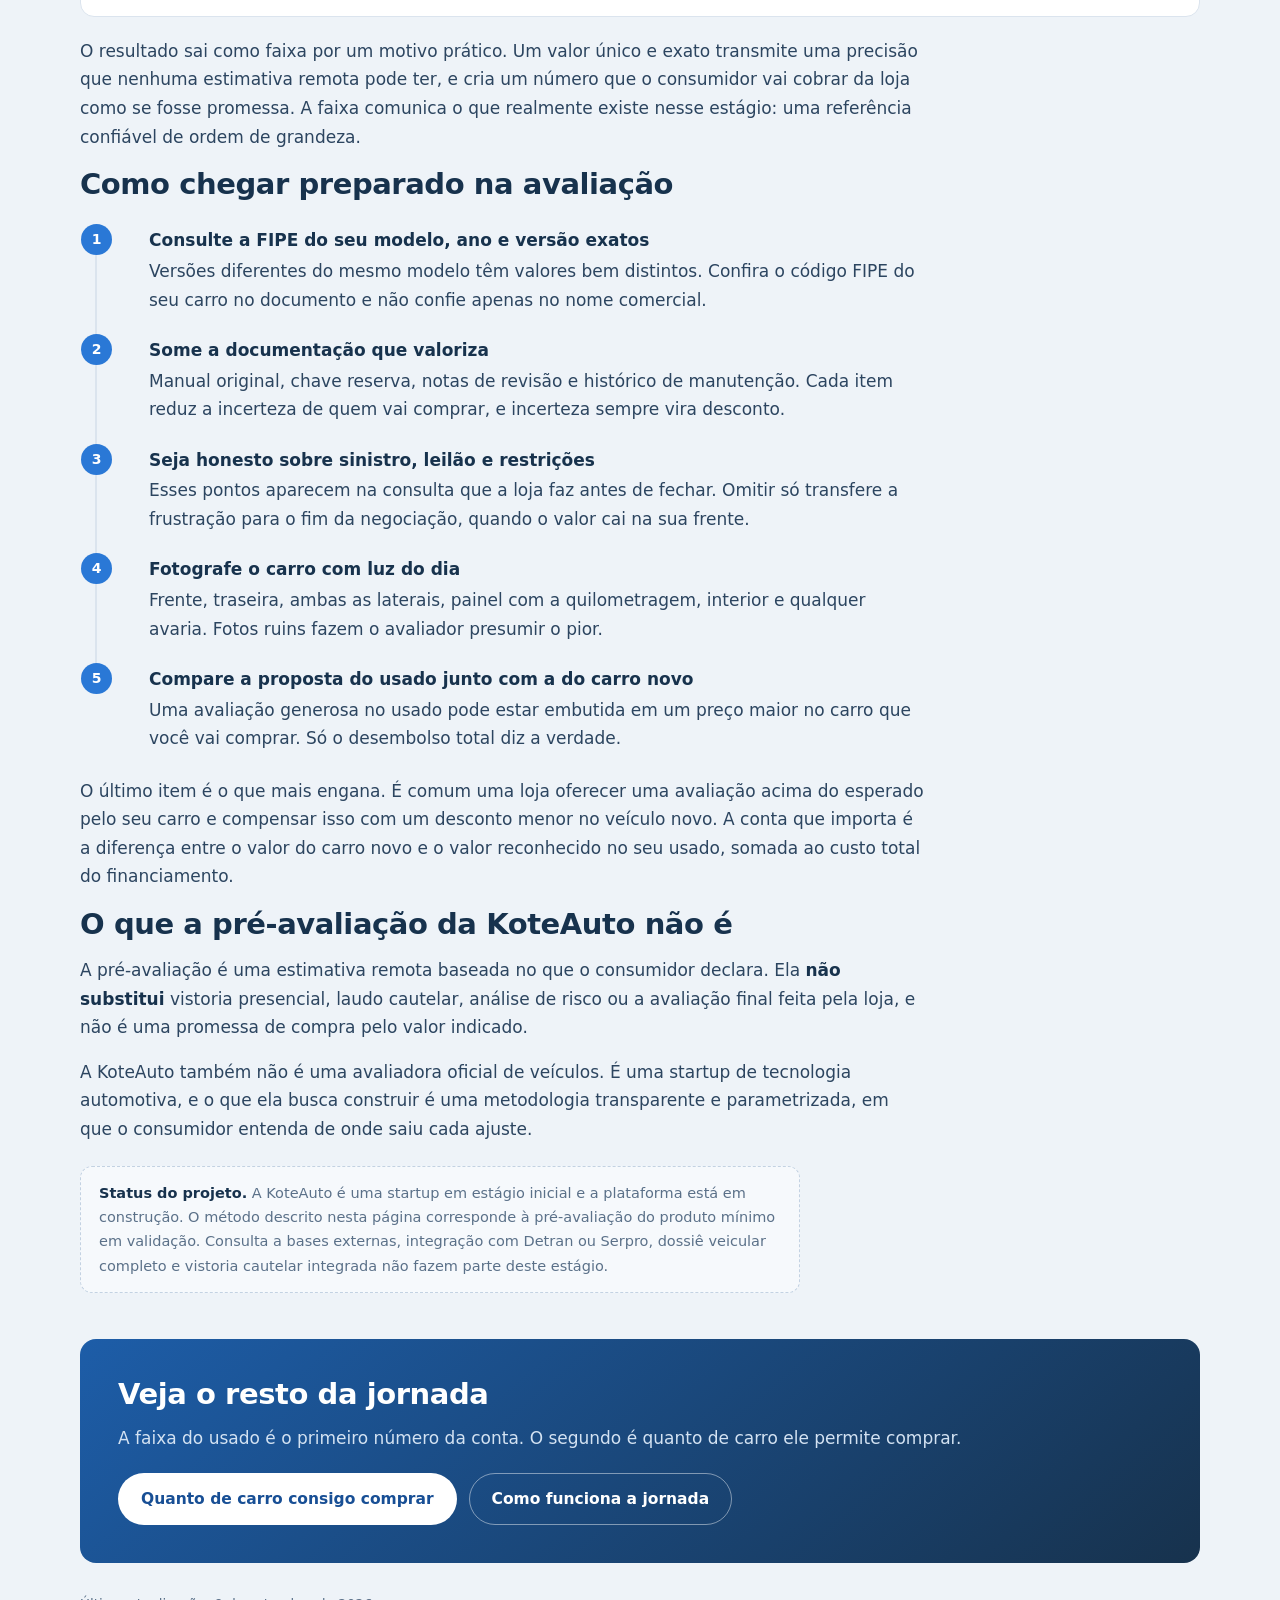
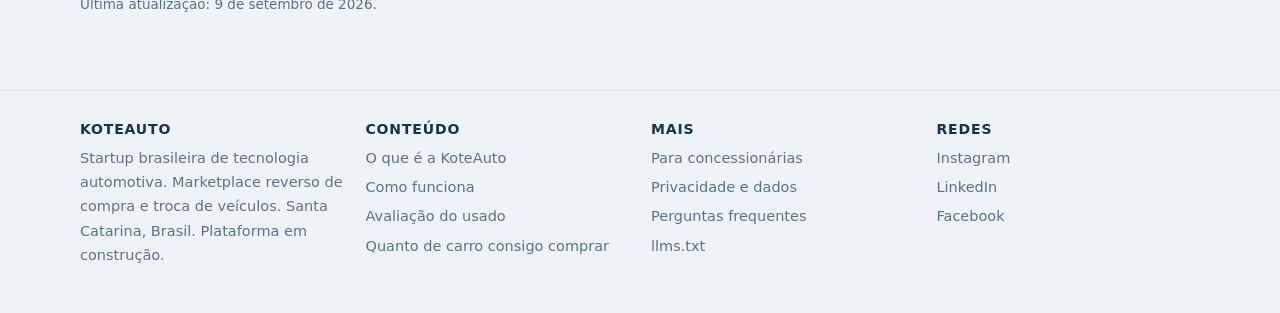
==== commit cdcdddd8: "Remove conteúdo da pesquisa do site" ====
--- a/avaliacao-do-usado.html
+++ b/avaliacao-do-usado.html
@@ -27,7 +27,6 @@
         <li><a href="/como-funciona">Como funciona</a></li>
         <li><a href="/avaliacao-do-usado" aria-current="page">Valor do usado</a></li>
         <li><a href="/quanto-de-carro-consigo-comprar">Meu orçamento</a></li>
-        <li><a href="/pesquisa-piloto">Pesquisa</a></li>
         <li><a href="/para-concessionarias">Lojas</a></li>
         <li><a href="/privacidade-e-dados">Privacidade</a></li>
         <li><a href="/perguntas-frequentes">Dúvidas</a></li>
@@ -77,53 +76,10 @@
 
   <section>
     <h2>O mesmo carro recebe avaliações muito diferentes</h2>
-    <p>Essa é a parte que mais gera desconfiança, e os dados do piloto da KoteAuto confirmam a percepção. Entre as pessoas que já haviam avaliado o carro usado antes de responder, a maioria relatou diferenças grandes entre as ofertas recebidas pelo mesmo veículo.</p>
-
-    <figure>
-      <p class="chart-title">Quem já avaliou o usado percebeu diferença entre as ofertas</p>
-      <p class="chart-sub">Pesquisa piloto KoteAuto, possíveis compradores, base de 15 pessoas que já haviam avaliado o carro</p>
-      <div class="figure-scroll">
-        <svg viewBox="0 0 824 200" role="img" aria-labelledby="ga-t ga-d" style="min-width:620px">
-        <title id="ga-t">Diferença percebida entre as avaliações recebidas para o mesmo carro usado</title>
-        <desc id="ga-d">Entre 15 pessoas que já haviam avaliado o carro usado, 9 relataram diferenças muito grandes entre as ofertas, 2 relataram diferença grande atribuída a bônus de fábrica, 3 relataram diferenças pequenas e 1 recebeu sempre a mesma avaliação.</desc>
-        <text x="300" y="37.5" text-anchor="end" font-family="Segoe UI, system-ui, sans-serif" font-size="13.5" fill="#2c4560">Diferenças muito grandes</text>
-        <path d="M 314.0 22.0 H 676.0 A 4 4 0 0 1 680.0 26.0 V 40.0 A 4 4 0 0 1 676.0 44.0 H 314.0 Z" fill="#2a78d6" />
-        <text x="690.0" y="37.5" font-family="Segoe UI, system-ui, sans-serif" font-size="13.5" font-weight="700" fill="#184f95">60%</text>
-        <text x="726.0" y="37.5" font-family="Segoe UI, system-ui, sans-serif" font-size="12.5" fill="#5b7189">9</text>
-        <text x="300" y="81.5" text-anchor="end" font-family="Segoe UI, system-ui, sans-serif" font-size="13.5" fill="#2c4560">Diferença grande por bônus de fábrica</text>
-        <path d="M 314.0 66.0 H 391.3 A 4 4 0 0 1 395.3 70.0 V 84.0 A 4 4 0 0 1 391.3 88.0 H 314.0 Z" fill="#2a78d6" />
-        <text x="405.3" y="81.5" font-family="Segoe UI, system-ui, sans-serif" font-size="13.5" font-weight="700" fill="#184f95">13%</text>
-        <text x="441.3" y="81.5" font-family="Segoe UI, system-ui, sans-serif" font-size="12.5" fill="#5b7189">2</text>
-        <text x="300" y="125.5" text-anchor="end" font-family="Segoe UI, system-ui, sans-serif" font-size="13.5" fill="#2c4560">Diferenças pequenas</text>
-        <path d="M 314.0 110.0 H 432.0 A 4 4 0 0 1 436.0 114.0 V 128.0 A 4 4 0 0 1 432.0 132.0 H 314.0 Z" fill="#2a78d6" />
-        <text x="446.0" y="125.5" font-family="Segoe UI, system-ui, sans-serif" font-size="13.5" font-weight="700" fill="#184f95">20%</text>
-        <text x="482.0" y="125.5" font-family="Segoe UI, system-ui, sans-serif" font-size="12.5" fill="#5b7189">3</text>
-        <text x="300" y="169.5" text-anchor="end" font-family="Segoe UI, system-ui, sans-serif" font-size="13.5" fill="#2c4560">Sempre a mesma avaliação</text>
-        <path d="M 314.0 154.0 H 350.7 A 4 4 0 0 1 354.7 158.0 V 172.0 A 4 4 0 0 1 350.7 176.0 H 314.0 Z" fill="#2a78d6" />
-        <text x="364.7" y="169.5" font-family="Segoe UI, system-ui, sans-serif" font-size="13.5" font-weight="700" fill="#184f95">7%</text>
-        <text x="400.7" y="169.5" font-family="Segoe UI, system-ui, sans-serif" font-size="12.5" fill="#5b7189">1</text>
-        </svg>
-      </div>
-      <details class="data-table">
-        <summary>Ver os números em tabela</summary>
-        <div class="table-scroll">
-          <table>
-          <caption>Diferença percebida entre as avaliações recebidas para o mesmo carro usado</caption>
-          <thead><tr><th>Resposta</th><th class="num">Respostas</th><th class="num">Percentual</th></tr></thead>
-          <tbody>
-          <tr><td>Diferenças muito grandes</td><td class="num">9</td><td class="num">60%</td></tr>
-          <tr><td>Diferença grande por bônus de fábrica</td><td class="num">2</td><td class="num">13%</td></tr>
-          <tr><td>Diferenças pequenas</td><td class="num">3</td><td class="num">20%</td></tr>
-          <tr><td>Sempre a mesma avaliação</td><td class="num">1</td><td class="num">7%</td></tr>
-          <tr><td><strong>Base</strong></td><td class="num"><strong>15</strong></td><td class="num">100%</td></tr>
-          </tbody></table>
-        </div>
-      </details>
-      <figcaption>Onze das quinze pessoas que já haviam avaliado o carro relataram diferenças grandes entre as ofertas recebidas. Fonte: pesquisa piloto KoteAuto, conduzida entre maio e agosto de 2026.</figcaption>
-    </figure>
+    <p>Essa é a parte que mais gera desconfiança: lojas diferentes podem apresentar ofertas bem distintas pelo mesmo veículo usado.</p>
 
     <p>Parte dessa variação tem explicação técnica. Lojas têm apetites diferentes por modelo, região e prazo de giro. Uma concessionária que já tem quatro unidades do seu modelo no pátio vai oferecer menos que outra que não tem nenhuma. Bônus de fábrica em campanhas específicas também distorcem a comparação, porque o valor extra no usado é, na prática, um desconto no carro novo disfarçado de supervalorização.</p>
-    <p>O que a pesquisa mostra é que essa variação existe e é grande, e que o consumidor não tem hoje nenhum instrumento para interpretá-la. Ele só descobre a diferença se visitar várias lojas, o que é exatamente o desgaste que ele quer evitar.</p>
+    <p>Sem propostas comparáveis, o consumidor só descobre essa variação ao visitar várias lojas, o que aumenta o desgaste da negociação.</p>
   </section>
 
   <section>
@@ -184,22 +140,8 @@
   <section>
     <h2>O que a pré-avaliação da KoteAuto não é</h2>
     <p>A pré-avaliação é uma estimativa remota baseada no que o consumidor declara. Ela <strong>não substitui</strong> vistoria presencial, laudo cautelar, análise de risco ou a avaliação final feita pela loja, e não é uma promessa de compra pelo valor indicado.</p>
-    <p>A KoteAuto também não é uma avaliadora oficial de veículos. É uma startup de tecnologia automotiva, e o que ela busca construir é uma metodologia transparente e parametrizada, em que o consumidor entenda de onde saiu cada ajuste. Um dos pedidos mais claros que apareceu na pesquisa piloto foi exatamente esse: alguém descreveu o processo ideal como ter uma tabela com medidas claras, em que quilometragem baixa aumenta um percentual conhecido e um dano na lataria reduz outro.</p>
-
-    <div class="quotes">
-      <blockquote>
-        <p>&ldquo;O negócio ser mais transparente. Como se tivesse uma tabela com medidas claras: o carro tem um valor x sobre a FIPE, tem km baixa? aumenta x% do valor, teve algum dano na lataria? diminui y%.&rdquo;</p>
-        <cite>Resposta à pesquisa piloto KoteAuto, possíveis compradores</cite>
-      </blockquote>
-      <blockquote>
-        <p>&ldquo;O que demora é passar os valores do carro que vai ser feito na troca. Sempre demora e querem jogar o valor mais baixo possível.&rdquo;</p>
-        <cite>Resposta à pesquisa piloto KoteAuto, quem já trocou de carro</cite>
-      </blockquote>
-      <blockquote>
-        <p>&ldquo;Assimetria de informação, meu carro ser subprecificado ou o outro sobreprecificado e eu não ter o entendimento real se é um bom negócio.&rdquo;</p>
-        <cite>Resposta à pesquisa piloto KoteAuto, possíveis compradores</cite>
-      </blockquote>
-    </div>
+    <p>A KoteAuto também não é uma avaliadora oficial de veículos. É uma startup de tecnologia automotiva, e o que ela busca construir é uma metodologia transparente e parametrizada, em que o consumidor entenda de onde saiu cada ajuste.</p>
+
   </section>
 
   <div class="status-note">
@@ -237,7 +179,6 @@
       <div>
         <h2>Mais</h2>
         <ul>
-          <li><a href="/pesquisa-piloto">Pesquisa piloto</a></li>
           <li><a href="/para-concessionarias">Para concessionárias</a></li>
           <li><a href="/privacidade-e-dados">Privacidade e dados</a></li>
           <li><a href="/perguntas-frequentes">Perguntas frequentes</a></li>
@@ -287,7 +228,7 @@
         {
           "@type": "Question",
           "name": "Por que cada loja avalia meu carro por um valor diferente?",
-          "acceptedAnswer": {"@type": "Answer", "text": "Lojas têm apetites diferentes por modelo, região e prazo de giro. Uma concessionária com várias unidades do mesmo modelo em estoque oferece menos que outra sem nenhuma. Campanhas com bônus de fábrica também distorcem a comparação, porque o valor extra no usado funciona como desconto no carro novo. Na pesquisa piloto da KoteAuto, 11 de 15 pessoas que já haviam avaliado o carro relataram diferenças grandes entre as ofertas."}
+          "acceptedAnswer": {"@type": "Answer", "text": "Lojas têm apetites diferentes por modelo, região e prazo de giro. Uma concessionária com várias unidades do mesmo modelo em estoque oferece menos que outra sem nenhuma. Campanhas com bônus de fábrica também distorcem a comparação, porque o valor extra no usado funciona como desconto no carro novo."}
         },
         {
           "@type": "Question",
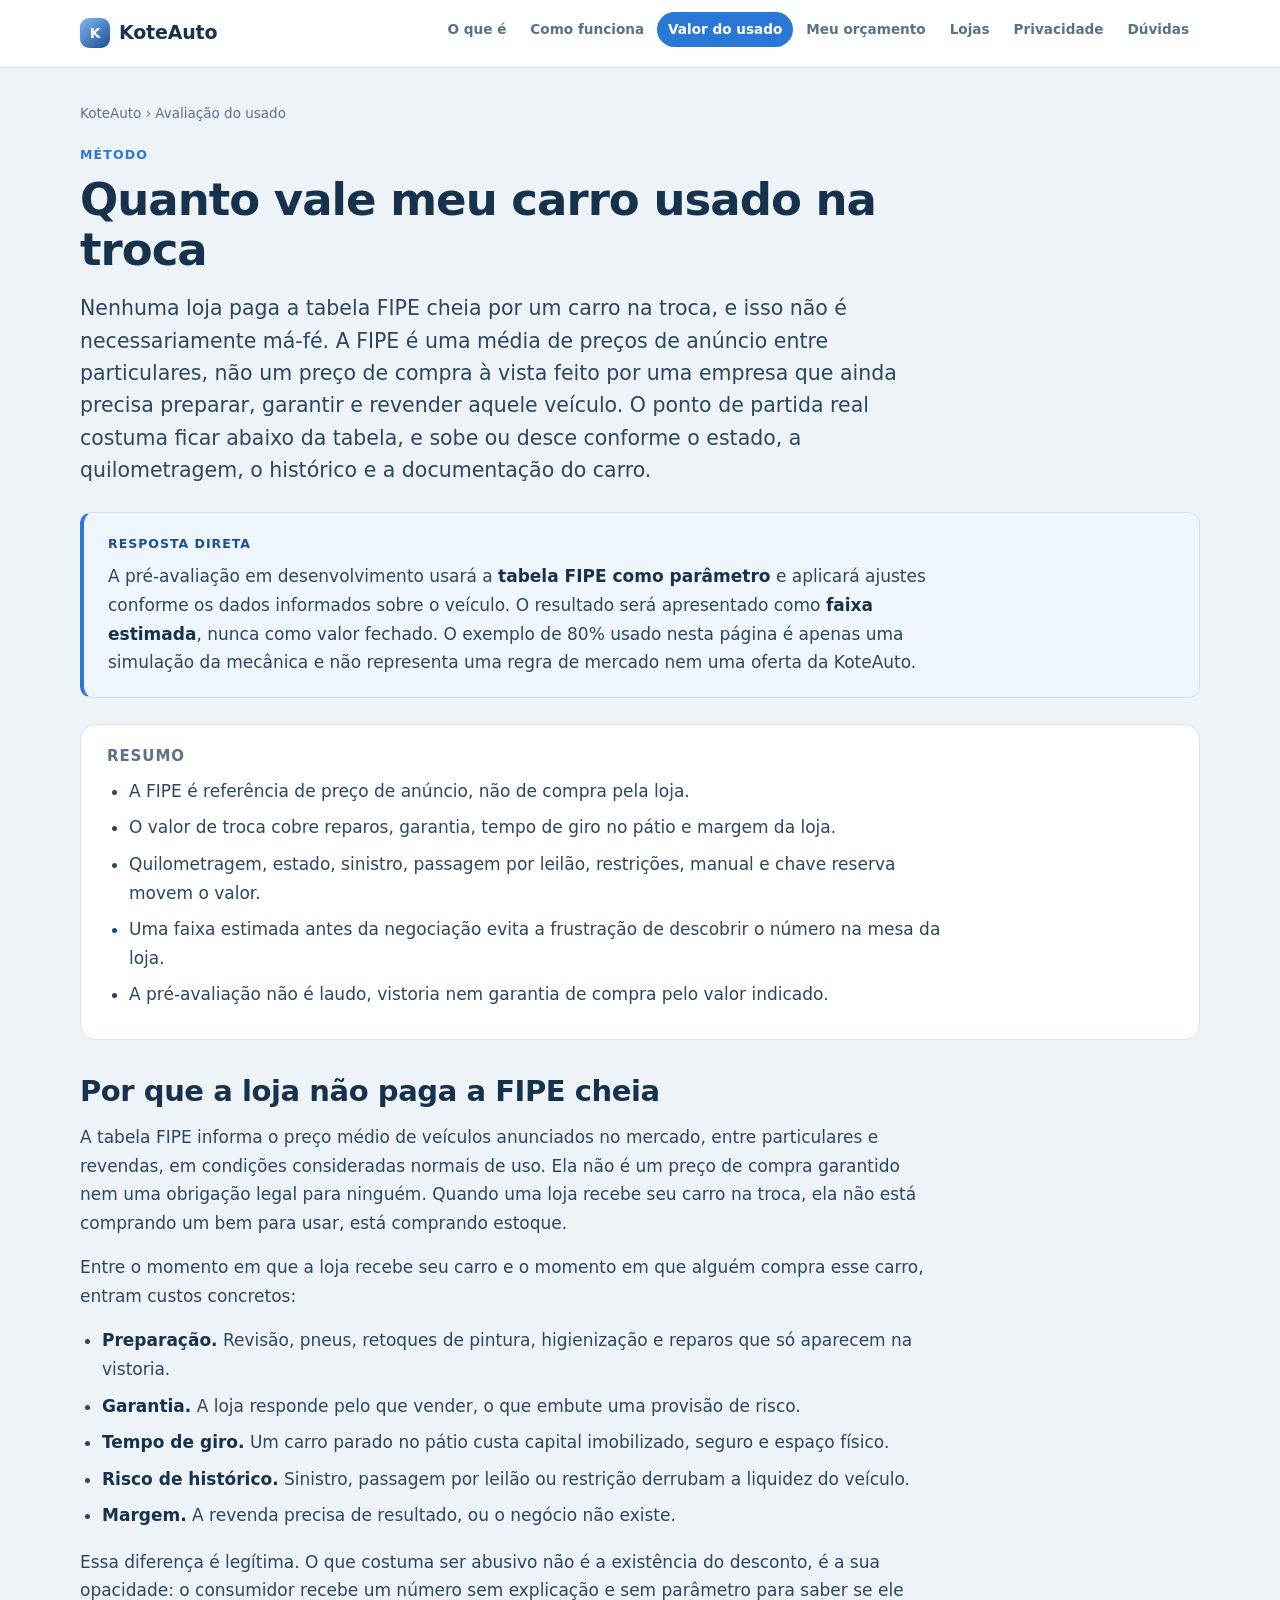
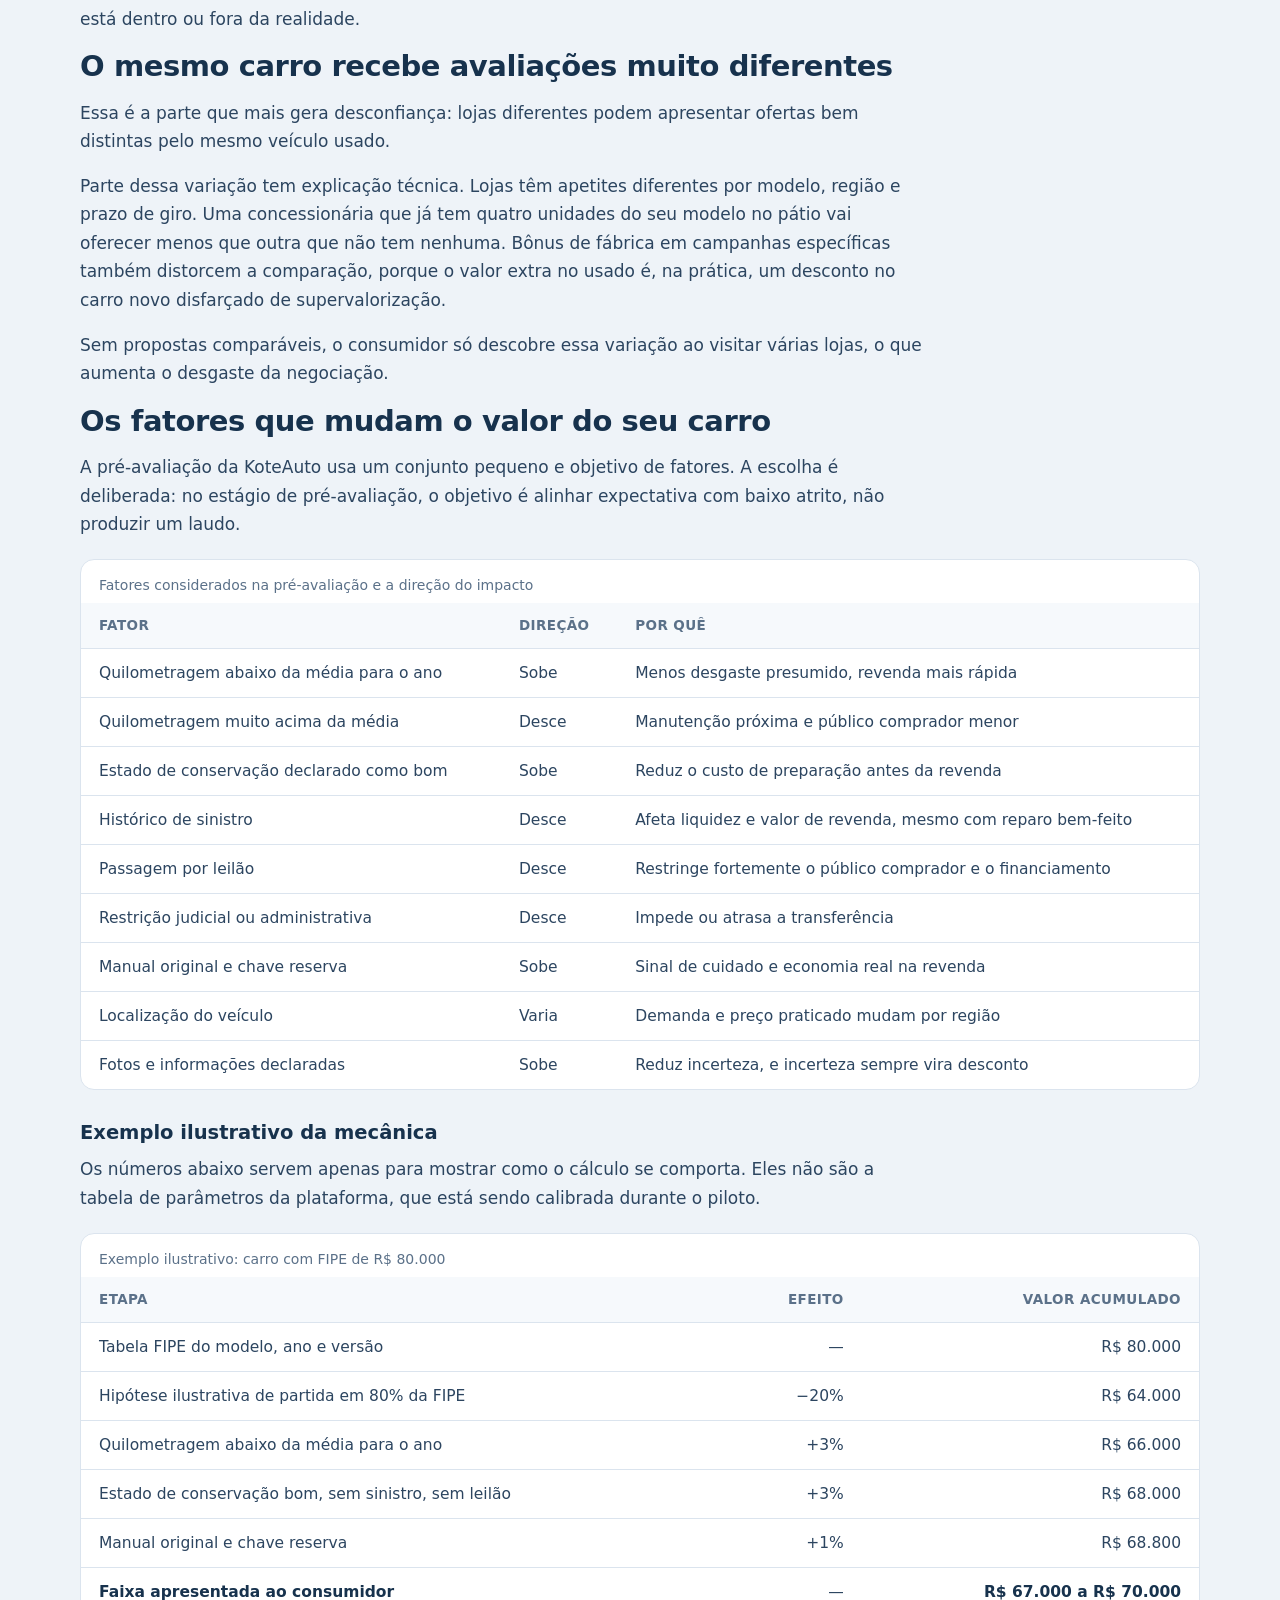
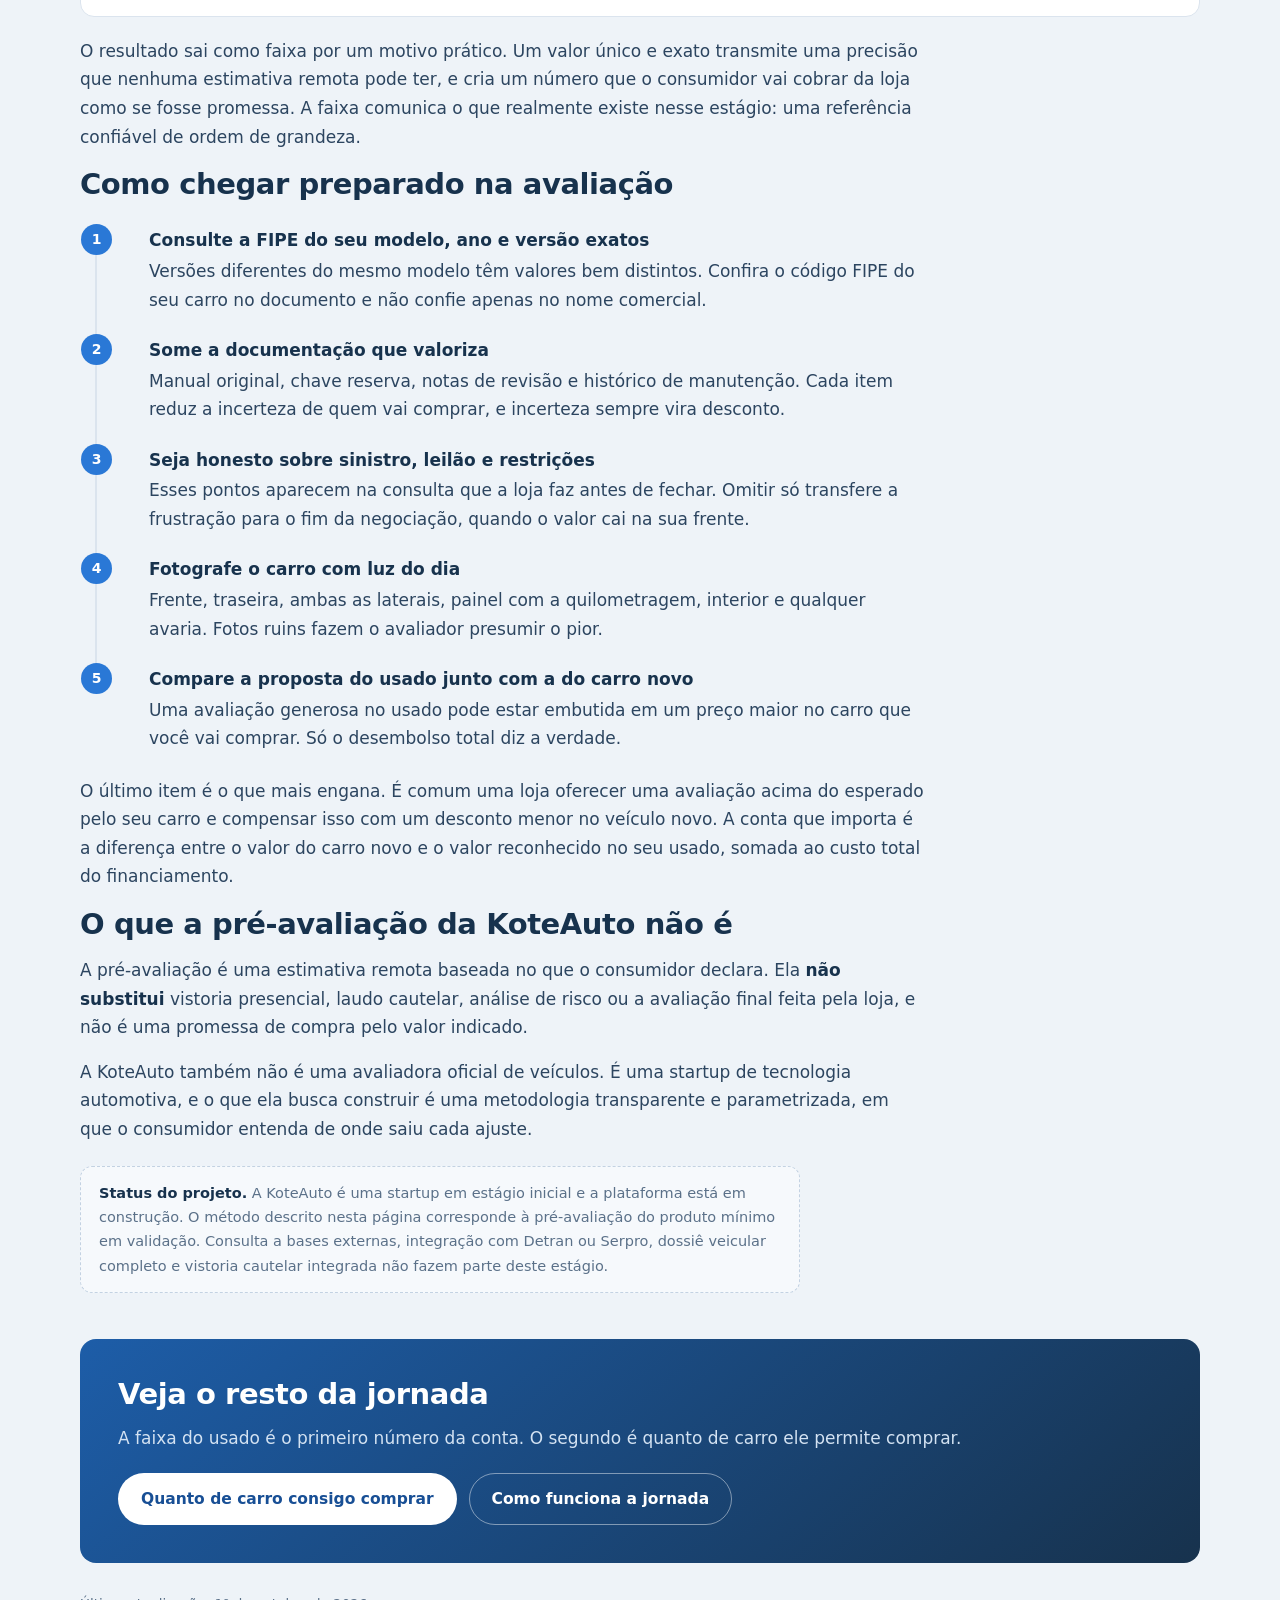
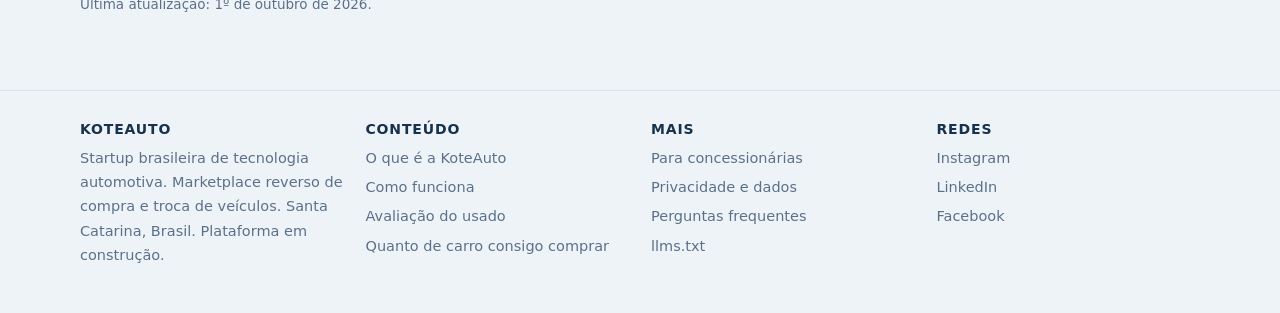
==== commit b68dd977: "Atualiza site e aviso de privacidade" ====
--- a/avaliacao-do-usado.html
+++ b/avaliacao-do-usado.html
@@ -5,16 +5,19 @@
 <meta name="viewport" content="width=device-width, initial-scale=1" />
 <meta name="theme-color" content="#2a78d6" />
 <title>Quanto vale meu carro usado na troca | Método de avaliação da KoteAuto</title>
-<meta name="description" content="Por que a loja oferece menos que a tabela FIPE pelo seu carro usado, quais fatores sobem ou descem o valor da avaliação e como a KoteAuto calcula uma faixa estimada antes de você negociar." />
+<meta name="description" content="Por que a loja oferece menos que a tabela FIPE pelo carro usado, quais fatores alteram a avaliação e como a KoteAuto pretende apresentar uma faixa estimada antes da negociação." />
 <meta name="robots" content="index, follow, max-snippet:-1, max-image-preview:large" />
 <link rel="canonical" href="https://koteauto.com.br/avaliacao-do-usado" />
 <link rel="stylesheet" href="/assets/conteudo.css" />
+<link rel="icon" href="/favicon.svg" type="image/svg+xml" />
 <meta property="og:type" content="article" />
 <meta property="og:locale" content="pt_BR" />
 <meta property="og:site_name" content="KoteAuto" />
 <meta property="og:title" content="Quanto vale meu carro usado na troca | Método de avaliação da KoteAuto" />
 <meta property="og:description" content="Por que a loja paga abaixo da FIPE, quais fatores mudam o valor e como chegar preparado à negociação." />
 <meta property="og:url" content="https://koteauto.com.br/avaliacao-do-usado" />
+<meta property="og:image" content="https://koteauto.com.br/new_desktop.png" />
+<meta property="og:image:alt" content="KoteAuto, compra e troca de carros com propostas comparáveis" />
 </head>
 <body>
 
@@ -46,7 +49,7 @@
 
   <div class="answer-box">
     <span class="answer-label">Resposta direta</span>
-    <p>Na KoteAuto, a pré-avaliação parte de uma referência em torno de <strong>80% da tabela FIPE</strong> e aplica ajustes para cima ou para baixo conforme os dados informados sobre o veículo. O resultado é apresentado como <strong>faixa estimada</strong>, nunca como valor fechado, e serve para você chegar à negociação com uma referência antes de ouvir a primeira oferta.</p>
+    <p>A pré-avaliação em desenvolvimento usará a <strong>tabela FIPE como parâmetro</strong> e aplicará ajustes conforme os dados informados sobre o veículo. O resultado será apresentado como <strong>faixa estimada</strong>, nunca como valor fechado. O exemplo de 80% usado nesta página é apenas uma simulação da mecânica e não representa uma regra de mercado nem uma oferta da KoteAuto.</p>
   </div>
 
   <div class="tldr">
@@ -113,7 +116,7 @@
         <thead><tr><th>Etapa</th><th class="num">Efeito</th><th class="num">Valor acumulado</th></tr></thead>
         <tbody>
           <tr><td>Tabela FIPE do modelo, ano e versão</td><td class="num">—</td><td class="num">R$ 80.000</td></tr>
-          <tr><td>Referência inicial de troca, cerca de 80% da FIPE</td><td class="num">−20%</td><td class="num">R$ 64.000</td></tr>
+          <tr><td>Hipótese ilustrativa de partida em 80% da FIPE</td><td class="num">−20%</td><td class="num">R$ 64.000</td></tr>
           <tr><td>Quilometragem abaixo da média para o ano</td><td class="num">+3%</td><td class="num">R$ 66.000</td></tr>
           <tr><td>Estado de conservação bom, sem sinistro, sem leilão</td><td class="num">+3%</td><td class="num">R$ 68.000</td></tr>
           <tr><td>Manual original e chave reserva</td><td class="num">+1%</td><td class="num">R$ 68.800</td></tr>
@@ -157,7 +160,7 @@
     </div>
   </div>
 
-  <p class="updated">Última atualização: 9 de setembro de 2026.</p>
+  <p class="updated">Última atualização: 1º de outubro de 2026.</p>
 </main>
 
 <footer class="site-footer">
@@ -204,10 +207,10 @@
     {
       "@type": "Article",
       "headline": "Quanto vale meu carro usado na troca",
-      "description": "Por que a loja oferece menos que a tabela FIPE, quais fatores sobem ou descem o valor da avaliação e como a KoteAuto calcula uma faixa estimada antes da negociação.",
+      "description": "Por que a loja oferece menos que a tabela FIPE, quais fatores alteram a avaliação e como a KoteAuto pretende apresentar uma faixa estimada antes da negociação.",
       "inLanguage": "pt-BR",
       "datePublished": "2026-09-09",
-      "dateModified": "2026-09-09",
+      "dateModified": "2026-10-01",
       "author": {"@id": "https://koteauto.com.br/#organizacao"},
       "publisher": {"@id": "https://koteauto.com.br/#organizacao"},
       "mainEntityOfPage": "https://koteauto.com.br/avaliacao-do-usado"
@@ -223,7 +226,7 @@
         {
           "@type": "Question",
           "name": "Quanto da FIPE a loja costuma pagar em um carro na troca?",
-          "acceptedAnswer": {"@type": "Answer", "text": "Na pré-avaliação da KoteAuto, a referência inicial fica em torno de 80% da tabela FIPE, com ajustes para cima ou para baixo conforme quilometragem, estado de conservação, histórico de sinistro, passagem por leilão, restrições e documentação. O resultado é apresentado como faixa estimada, não como valor fechado."}
+          "acceptedAnswer": {"@type": "Answer", "text": "Não existe um percentual único da FIPE que todas as lojas pagam. A tabela é um parâmetro de preço médio, enquanto a proposta de troca varia conforme região, conservação, quilometragem, histórico, documentação, demanda e estoque da loja. A pré-avaliação em desenvolvimento deverá apresentar uma faixa estimada, não um valor garantido."}
         },
         {
           "@type": "Question",
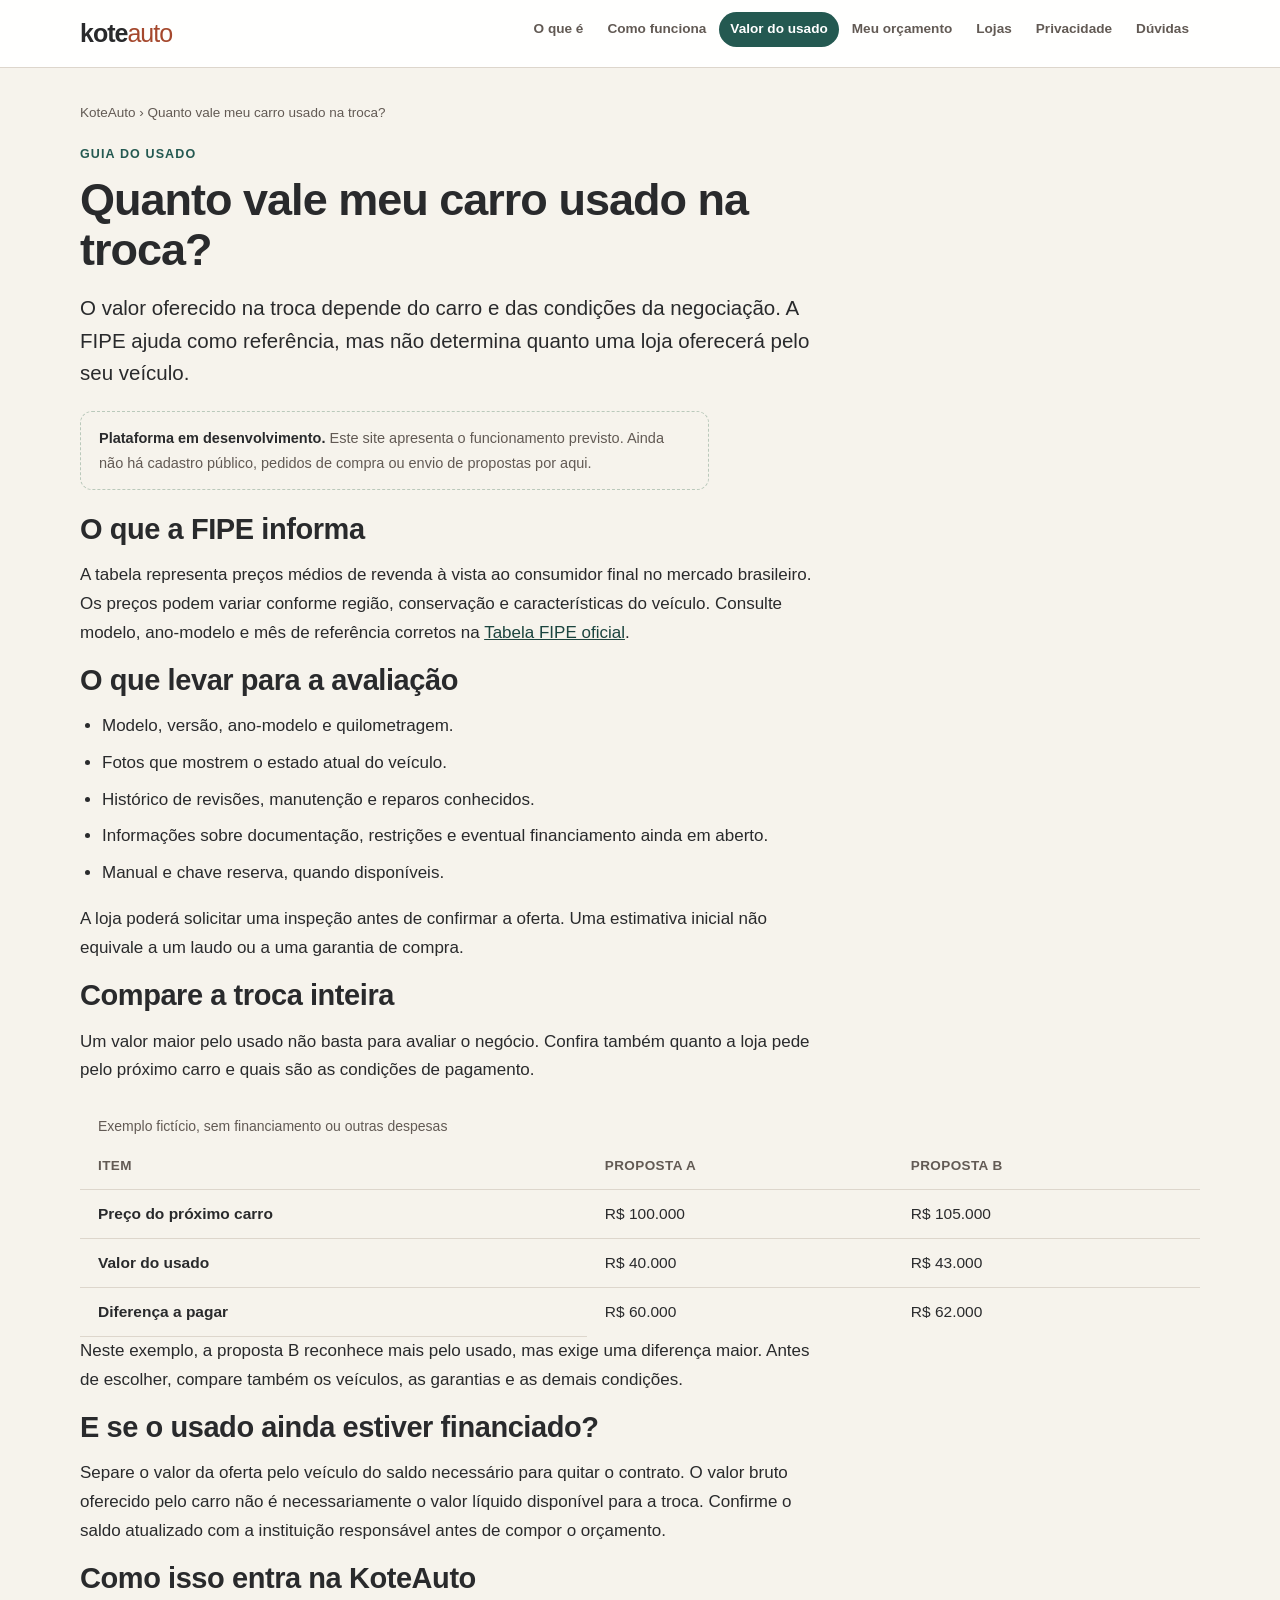
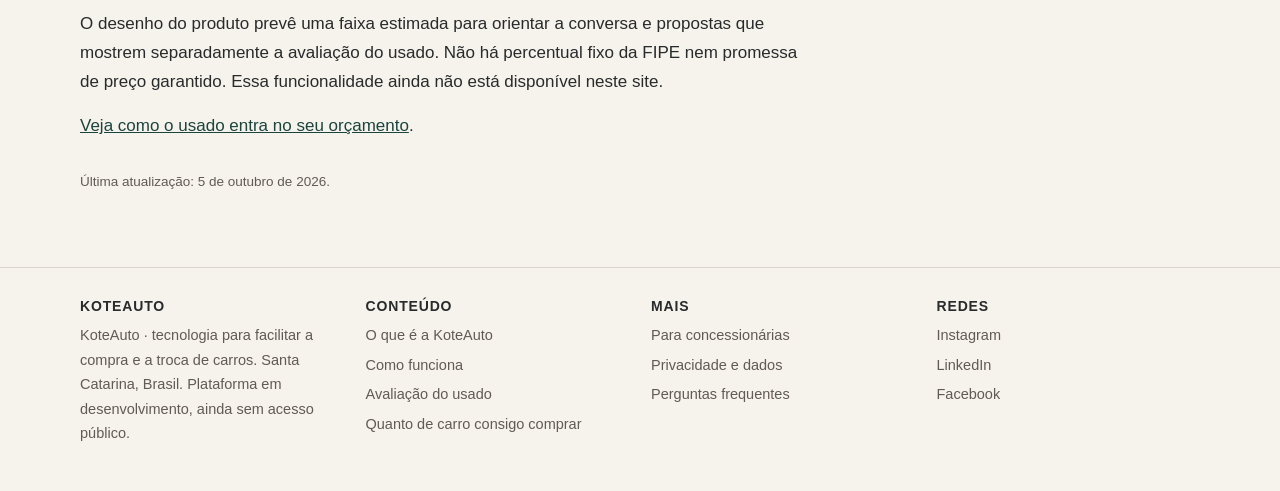
==== commit 49759bde: "Integra home imersiva e alinha conteúdo e indexação do site" ====
--- a/avaliacao-do-usado.html
+++ b/avaliacao-do-usado.html
@@ -3,27 +3,28 @@
 <head>
 <meta charset="UTF-8" />
 <meta name="viewport" content="width=device-width, initial-scale=1" />
-<meta name="theme-color" content="#2a78d6" />
-<title>Quanto vale meu carro usado na troca | Método de avaliação da KoteAuto</title>
-<meta name="description" content="Por que a loja oferece menos que a tabela FIPE pelo carro usado, quais fatores alteram a avaliação e como a KoteAuto pretende apresentar uma faixa estimada antes da negociação." />
+<meta name="theme-color" content="#245951" />
+<title>Quanto vale meu carro usado na troca? | KoteAuto</title>
+<meta name="description" content="Entenda por que a avaliação do usado pode variar e como comparar a oferta da loja com o preço do próximo carro.">
 <meta name="robots" content="index, follow, max-snippet:-1, max-image-preview:large" />
-<link rel="canonical" href="https://koteauto.com.br/avaliacao-do-usado" />
+<link rel="canonical" href="https://www.koteauto.com.br/avaliacao-do-usado" />
 <link rel="stylesheet" href="/assets/conteudo.css" />
 <link rel="icon" href="/favicon.svg" type="image/svg+xml" />
 <meta property="og:type" content="article" />
 <meta property="og:locale" content="pt_BR" />
 <meta property="og:site_name" content="KoteAuto" />
-<meta property="og:title" content="Quanto vale meu carro usado na troca | Método de avaliação da KoteAuto" />
-<meta property="og:description" content="Por que a loja paga abaixo da FIPE, quais fatores mudam o valor e como chegar preparado à negociação." />
-<meta property="og:url" content="https://koteauto.com.br/avaliacao-do-usado" />
-<meta property="og:image" content="https://koteauto.com.br/new_desktop.png" />
+<meta property="og:title" content="Quanto vale meu carro usado na troca?">
+<meta property="og:description" content="Entenda por que a avaliação do usado pode variar e como comparar a oferta da loja com o preço do próximo carro.">
+<meta property="og:url" content="https://www.koteauto.com.br/avaliacao-do-usado" />
+<meta property="og:image" content="https://www.koteauto.com.br/assets/silhueta-1672.webp" />
 <meta property="og:image:alt" content="KoteAuto, compra e troca de carros com propostas comparáveis" />
 </head>
 <body>
+<a class="skip" href="#conteudo">Ir para o conteúdo</a>
 
 <header class="site-header">
   <div class="site-header-inner">
-    <a class="brand" href="/"><span class="brand-mark">K</span>KoteAuto</a>
+    <a class="brand" href="/">kote<span class="brand-auto">auto</span></a>
     <nav aria-label="Conteúdo KoteAuto">
       <ul class="tabs">
         <li><a href="/o-que-e-a-koteauto">O que é</a></li>
@@ -38,137 +39,12 @@
   </div>
 </header>
 
-<main class="wrap">
-  <p class="breadcrumb"><a href="/">KoteAuto</a> &rsaquo; Avaliação do usado</p>
-
-  <div class="page-head">
-    <p class="eyebrow">Método</p>
-    <h1>Quanto vale meu carro usado na troca</h1>
-    <p class="lead">Nenhuma loja paga a tabela FIPE cheia por um carro na troca, e isso não é necessariamente má-fé. A FIPE é uma média de preços de anúncio entre particulares, não um preço de compra à vista feito por uma empresa que ainda precisa preparar, garantir e revender aquele veículo. O ponto de partida real costuma ficar abaixo da tabela, e sobe ou desce conforme o estado, a quilometragem, o histórico e a documentação do carro.</p>
-  </div>
-
-  <div class="answer-box">
-    <span class="answer-label">Resposta direta</span>
-    <p>A pré-avaliação em desenvolvimento usará a <strong>tabela FIPE como parâmetro</strong> e aplicará ajustes conforme os dados informados sobre o veículo. O resultado será apresentado como <strong>faixa estimada</strong>, nunca como valor fechado. O exemplo de 80% usado nesta página é apenas uma simulação da mecânica e não representa uma regra de mercado nem uma oferta da KoteAuto.</p>
-  </div>
-
-  <div class="tldr">
-    <h2>Resumo</h2>
-    <ul>
-      <li>A FIPE é referência de preço de anúncio, não de compra pela loja.</li>
-      <li>O valor de troca cobre reparos, garantia, tempo de giro no pátio e margem da loja.</li>
-      <li>Quilometragem, estado, sinistro, passagem por leilão, restrições, manual e chave reserva movem o valor.</li>
-      <li>Uma faixa estimada antes da negociação evita a frustração de descobrir o número na mesa da loja.</li>
-      <li>A pré-avaliação não é laudo, vistoria nem garantia de compra pelo valor indicado.</li>
-    </ul>
-  </div>
-
-  <section>
-    <h2>Por que a loja não paga a FIPE cheia</h2>
-    <p>A tabela FIPE informa o preço médio de veículos anunciados no mercado, entre particulares e revendas, em condições consideradas normais de uso. Ela não é um preço de compra garantido nem uma obrigação legal para ninguém. Quando uma loja recebe seu carro na troca, ela não está comprando um bem para usar, está comprando estoque.</p>
-    <p>Entre o momento em que a loja recebe seu carro e o momento em que alguém compra esse carro, entram custos concretos:</p>
-    <ul>
-      <li><strong>Preparação.</strong> Revisão, pneus, retoques de pintura, higienização e reparos que só aparecem na vistoria.</li>
-      <li><strong>Garantia.</strong> A loja responde pelo que vender, o que embute uma provisão de risco.</li>
-      <li><strong>Tempo de giro.</strong> Um carro parado no pátio custa capital imobilizado, seguro e espaço físico.</li>
-      <li><strong>Risco de histórico.</strong> Sinistro, passagem por leilão ou restrição derrubam a liquidez do veículo.</li>
-      <li><strong>Margem.</strong> A revenda precisa de resultado, ou o negócio não existe.</li>
-    </ul>
-    <p>Essa diferença é legítima. O que costuma ser abusivo não é a existência do desconto, é a sua opacidade: o consumidor recebe um número sem explicação e sem parâmetro para saber se ele está dentro ou fora da realidade.</p>
-  </section>
-
-  <section>
-    <h2>O mesmo carro recebe avaliações muito diferentes</h2>
-    <p>Essa é a parte que mais gera desconfiança: lojas diferentes podem apresentar ofertas bem distintas pelo mesmo veículo usado.</p>
-
-    <p>Parte dessa variação tem explicação técnica. Lojas têm apetites diferentes por modelo, região e prazo de giro. Uma concessionária que já tem quatro unidades do seu modelo no pátio vai oferecer menos que outra que não tem nenhuma. Bônus de fábrica em campanhas específicas também distorcem a comparação, porque o valor extra no usado é, na prática, um desconto no carro novo disfarçado de supervalorização.</p>
-    <p>Sem propostas comparáveis, o consumidor só descobre essa variação ao visitar várias lojas, o que aumenta o desgaste da negociação.</p>
-  </section>
-
-  <section>
-    <h2>Os fatores que mudam o valor do seu carro</h2>
-    <p>A pré-avaliação da KoteAuto usa um conjunto pequeno e objetivo de fatores. A escolha é deliberada: no estágio de pré-avaliação, o objetivo é alinhar expectativa com baixo atrito, não produzir um laudo.</p>
-
-    <div class="table-scroll">
-      <table>
-        <caption>Fatores considerados na pré-avaliação e a direção do impacto</caption>
-        <thead><tr><th>Fator</th><th>Direção</th><th>Por quê</th></tr></thead>
-        <tbody>
-          <tr><td>Quilometragem abaixo da média para o ano</td><td>Sobe</td><td>Menos desgaste presumido, revenda mais rápida</td></tr>
-          <tr><td>Quilometragem muito acima da média</td><td>Desce</td><td>Manutenção próxima e público comprador menor</td></tr>
-          <tr><td>Estado de conservação declarado como bom</td><td>Sobe</td><td>Reduz o custo de preparação antes da revenda</td></tr>
-          <tr><td>Histórico de sinistro</td><td>Desce</td><td>Afeta liquidez e valor de revenda, mesmo com reparo bem-feito</td></tr>
-          <tr><td>Passagem por leilão</td><td>Desce</td><td>Restringe fortemente o público comprador e o financiamento</td></tr>
-          <tr><td>Restrição judicial ou administrativa</td><td>Desce</td><td>Impede ou atrasa a transferência</td></tr>
-          <tr><td>Manual original e chave reserva</td><td>Sobe</td><td>Sinal de cuidado e economia real na revenda</td></tr>
-          <tr><td>Localização do veículo</td><td>Varia</td><td>Demanda e preço praticado mudam por região</td></tr>
-          <tr><td>Fotos e informações declaradas</td><td>Sobe</td><td>Reduz incerteza, e incerteza sempre vira desconto</td></tr>
-        </tbody>
-      </table>
-    </div>
-
-    <h3>Exemplo ilustrativo da mecânica</h3>
-    <p>Os números abaixo servem apenas para mostrar como o cálculo se comporta. Eles não são a tabela de parâmetros da plataforma, que está sendo calibrada durante o piloto.</p>
-
-    <div class="table-scroll">
-      <table>
-        <caption>Exemplo ilustrativo: carro com FIPE de R$ 80.000</caption>
-        <thead><tr><th>Etapa</th><th class="num">Efeito</th><th class="num">Valor acumulado</th></tr></thead>
-        <tbody>
-          <tr><td>Tabela FIPE do modelo, ano e versão</td><td class="num">—</td><td class="num">R$ 80.000</td></tr>
-          <tr><td>Hipótese ilustrativa de partida em 80% da FIPE</td><td class="num">−20%</td><td class="num">R$ 64.000</td></tr>
-          <tr><td>Quilometragem abaixo da média para o ano</td><td class="num">+3%</td><td class="num">R$ 66.000</td></tr>
-          <tr><td>Estado de conservação bom, sem sinistro, sem leilão</td><td class="num">+3%</td><td class="num">R$ 68.000</td></tr>
-          <tr><td>Manual original e chave reserva</td><td class="num">+1%</td><td class="num">R$ 68.800</td></tr>
-          <tr><td><strong>Faixa apresentada ao consumidor</strong></td><td class="num">—</td><td class="num"><strong>R$ 67.000 a R$ 70.000</strong></td></tr>
-        </tbody>
-      </table>
-    </div>
-
-    <p>O resultado sai como faixa por um motivo prático. Um valor único e exato transmite uma precisão que nenhuma estimativa remota pode ter, e cria um número que o consumidor vai cobrar da loja como se fosse promessa. A faixa comunica o que realmente existe nesse estágio: uma referência confiável de ordem de grandeza.</p>
-  </section>
-
-  <section>
-    <h2>Como chegar preparado na avaliação</h2>
-    <ol class="steps">
-      <li><strong>Consulte a FIPE do seu modelo, ano e versão exatos</strong>Versões diferentes do mesmo modelo têm valores bem distintos. Confira o código FIPE do seu carro no documento e não confie apenas no nome comercial.</li>
-      <li><strong>Some a documentação que valoriza</strong>Manual original, chave reserva, notas de revisão e histórico de manutenção. Cada item reduz a incerteza de quem vai comprar, e incerteza sempre vira desconto.</li>
-      <li><strong>Seja honesto sobre sinistro, leilão e restrições</strong>Esses pontos aparecem na consulta que a loja faz antes de fechar. Omitir só transfere a frustração para o fim da negociação, quando o valor cai na sua frente.</li>
-      <li><strong>Fotografe o carro com luz do dia</strong>Frente, traseira, ambas as laterais, painel com a quilometragem, interior e qualquer avaria. Fotos ruins fazem o avaliador presumir o pior.</li>
-      <li><strong>Compare a proposta do usado junto com a do carro novo</strong>Uma avaliação generosa no usado pode estar embutida em um preço maior no carro que você vai comprar. Só o desembolso total diz a verdade.</li>
-    </ol>
-    <p>O último item é o que mais engana. É comum uma loja oferecer uma avaliação acima do esperado pelo seu carro e compensar isso com um desconto menor no veículo novo. A conta que importa é a diferença entre o valor do carro novo e o valor reconhecido no seu usado, somada ao custo total do financiamento.</p>
-  </section>
-
-  <section>
-    <h2>O que a pré-avaliação da KoteAuto não é</h2>
-    <p>A pré-avaliação é uma estimativa remota baseada no que o consumidor declara. Ela <strong>não substitui</strong> vistoria presencial, laudo cautelar, análise de risco ou a avaliação final feita pela loja, e não é uma promessa de compra pelo valor indicado.</p>
-    <p>A KoteAuto também não é uma avaliadora oficial de veículos. É uma startup de tecnologia automotiva, e o que ela busca construir é uma metodologia transparente e parametrizada, em que o consumidor entenda de onde saiu cada ajuste.</p>
-
-  </section>
-
-  <div class="status-note">
-    <strong>Status do projeto.</strong> A KoteAuto é uma startup em estágio inicial e a plataforma está em construção. O método descrito nesta página corresponde à pré-avaliação do produto mínimo em validação. Consulta a bases externas, integração com Detran ou Serpro, dossiê veicular completo e vistoria cautelar integrada não fazem parte deste estágio.
-  </div>
-
-  <div class="cta">
-    <h2>Veja o resto da jornada</h2>
-    <p>A faixa do usado é o primeiro número da conta. O segundo é quanto de carro ele permite comprar.</p>
-    <div class="cta-links">
-      <a class="btn" href="/quanto-de-carro-consigo-comprar">Quanto de carro consigo comprar</a>
-      <a class="btn btn-ghost" href="/como-funciona">Como funciona a jornada</a>
-    </div>
-  </div>
-
-  <p class="updated">Última atualização: 1º de outubro de 2026.</p>
-</main>
-
-<footer class="site-footer">
+<main class="wrap" id="conteudo"><p class="breadcrumb"><a href="/">KoteAuto</a> › Quanto vale meu carro usado na troca?</p><div class="page-head"><p class="eyebrow">Guia do usado</p><h1>Quanto vale meu carro usado na troca?</h1><p class="lead">O valor oferecido na troca depende do carro e das condições da negociação. A FIPE ajuda como referência, mas não determina quanto uma loja oferecerá pelo seu veículo.</p></div><div class="status-note"><strong>Plataforma em desenvolvimento.</strong> Este site apresenta o funcionamento previsto. Ainda não há cadastro público, pedidos de compra ou envio de propostas por aqui.</div><section><h2>O que a FIPE informa</h2><p>A tabela representa preços médios de revenda à vista ao consumidor final no mercado brasileiro. Os preços podem variar conforme região, conservação e características do veículo. Consulte modelo, ano-modelo e mês de referência corretos na <a href="https://veiculos.fipe.org.br/">Tabela FIPE oficial</a>.</p></section><section><h2>O que levar para a avaliação</h2><ul><li>Modelo, versão, ano-modelo e quilometragem.</li><li>Fotos que mostrem o estado atual do veículo.</li><li>Histórico de revisões, manutenção e reparos conhecidos.</li><li>Informações sobre documentação, restrições e eventual financiamento ainda em aberto.</li><li>Manual e chave reserva, quando disponíveis.</li></ul><p>A loja poderá solicitar uma inspeção antes de confirmar a oferta. Uma estimativa inicial não equivale a um laudo ou a uma garantia de compra.</p></section><section><h2>Compare a troca inteira</h2><p>Um valor maior pelo usado não basta para avaliar o negócio. Confira também quanto a loja pede pelo próximo carro e quais são as condições de pagamento.</p><div class="table-wrap" tabindex="0" role="region" aria-label="Tabela de exemplo; role para o lado se necessário"><table><caption>Exemplo fictício, sem financiamento ou outras despesas</caption><thead><tr><th scope="col">Item</th><th scope="col">Proposta A</th><th scope="col">Proposta B</th></tr></thead><tbody><tr><th scope="row">Preço do próximo carro</th><td>R$ 100.000</td><td>R$ 105.000</td></tr><tr><th scope="row">Valor do usado</th><td>R$ 40.000</td><td>R$ 43.000</td></tr><tr><th scope="row">Diferença a pagar</th><td>R$ 60.000</td><td>R$ 62.000</td></tr></tbody></table></div><p>Neste exemplo, a proposta B reconhece mais pelo usado, mas exige uma diferença maior. Antes de escolher, compare também os veículos, as garantias e as demais condições.</p></section><section><h2>E se o usado ainda estiver financiado?</h2><p>Separe o valor da oferta pelo veículo do saldo necessário para quitar o contrato. O valor bruto oferecido pelo carro não é necessariamente o valor líquido disponível para a troca. Confirme o saldo atualizado com a instituição responsável antes de compor o orçamento.</p></section><section><h2>Como isso entra na KoteAuto</h2><p>O desenho do produto prevê uma faixa estimada para orientar a conversa e propostas que mostrem separadamente a avaliação do usado. Não há percentual fixo da FIPE nem promessa de preço garantido. Essa funcionalidade ainda não está disponível neste site.</p><p><a href="/quanto-de-carro-consigo-comprar">Veja como o usado entra no seu orçamento</a>.</p></section><p class="updated">Última atualização: 5 de outubro de 2026.</p></main><footer class="site-footer">
   <div class="wrap">
     <div class="footer-cols">
       <div>
         <h2>KoteAuto</h2>
-        <p style="margin:0">Startup brasileira de tecnologia automotiva. Marketplace reverso de compra e troca de veículos. Santa Catarina, Brasil. Plataforma em construção.</p>
+        <p style="margin:0">KoteAuto · tecnologia para facilitar a compra e a troca de carros. Santa Catarina, Brasil. Plataforma em desenvolvimento, ainda sem acesso público.</p>
       </div>
       <div>
         <h2>Conteúdo</h2>
@@ -185,7 +61,6 @@
           <li><a href="/para-concessionarias">Para concessionárias</a></li>
           <li><a href="/privacidade-e-dados">Privacidade e dados</a></li>
           <li><a href="/perguntas-frequentes">Perguntas frequentes</a></li>
-          <li><a href="/llms.txt">llms.txt</a></li>
         </ul>
       </div>
       <div>
@@ -198,57 +73,42 @@
       </div>
     </div>
   </div>
-</footer>
-
-<script type="application/ld+json">
-{
+</footer><script type="application/ld+json">{
   "@context": "https://schema.org",
   "@graph": [
     {
       "@type": "Article",
-      "headline": "Quanto vale meu carro usado na troca",
-      "description": "Por que a loja oferece menos que a tabela FIPE, quais fatores alteram a avaliação e como a KoteAuto pretende apresentar uma faixa estimada antes da negociação.",
+      "headline": "Quanto vale meu carro usado na troca?",
+      "description": "Entenda por que a avaliação do usado pode variar e como comparar a oferta da loja com o preço do próximo carro.",
       "inLanguage": "pt-BR",
       "datePublished": "2026-09-09",
-      "dateModified": "2026-10-01",
-      "author": {"@id": "https://koteauto.com.br/#organizacao"},
-      "publisher": {"@id": "https://koteauto.com.br/#organizacao"},
-      "mainEntityOfPage": "https://koteauto.com.br/avaliacao-do-usado"
-    },
-    {
-      "@type": "FAQPage",
-      "mainEntity": [
-        {
-          "@type": "Question",
-          "name": "Por que a loja não paga a tabela FIPE pelo meu carro usado?",
-          "acceptedAnswer": {"@type": "Answer", "text": "A tabela FIPE é uma média de preços de anúncio, não um preço de compra. Quando a loja recebe seu carro na troca, ela ainda precisa preparar o veículo, oferecer garantia, manter o carro no pátio até a revenda e obter margem. Por isso o ponto de partida da avaliação de troca costuma ficar abaixo da tabela."}
-        },
-        {
-          "@type": "Question",
-          "name": "Quanto da FIPE a loja costuma pagar em um carro na troca?",
-          "acceptedAnswer": {"@type": "Answer", "text": "Não existe um percentual único da FIPE que todas as lojas pagam. A tabela é um parâmetro de preço médio, enquanto a proposta de troca varia conforme região, conservação, quilometragem, histórico, documentação, demanda e estoque da loja. A pré-avaliação em desenvolvimento deverá apresentar uma faixa estimada, não um valor garantido."}
-        },
-        {
-          "@type": "Question",
-          "name": "Por que cada loja avalia meu carro por um valor diferente?",
-          "acceptedAnswer": {"@type": "Answer", "text": "Lojas têm apetites diferentes por modelo, região e prazo de giro. Uma concessionária com várias unidades do mesmo modelo em estoque oferece menos que outra sem nenhuma. Campanhas com bônus de fábrica também distorcem a comparação, porque o valor extra no usado funciona como desconto no carro novo."}
-        },
-        {
-          "@type": "Question",
-          "name": "O que aumenta o valor do meu carro na avaliação?",
-          "acceptedAnswer": {"@type": "Answer", "text": "Quilometragem abaixo da média para o ano, bom estado de conservação, ausência de sinistro e de passagem por leilão, ausência de restrições, manual original, chave reserva, histórico de revisões e fotos claras que reduzem a incerteza do avaliador."}
-        }
-      ]
+      "dateModified": "2026-10-05",
+      "mainEntityOfPage": "https://www.koteauto.com.br/avaliacao-do-usado",
+      "author": {
+        "@type": "Organization",
+        "name": "KoteAuto",
+        "url": "https://www.koteauto.com.br/"
+      },
+      "publisher": {
+        "@id": "https://www.koteauto.com.br/#organizacao"
+      }
     },
     {
       "@type": "BreadcrumbList",
       "itemListElement": [
-        {"@type": "ListItem", "position": 1, "name": "KoteAuto", "item": "https://koteauto.com.br/"},
-        {"@type": "ListItem", "position": 2, "name": "Avaliação do usado", "item": "https://koteauto.com.br/avaliacao-do-usado"}
+        {
+          "@type": "ListItem",
+          "position": 1,
+          "name": "KoteAuto",
+          "item": "https://www.koteauto.com.br/"
+        },
+        {
+          "@type": "ListItem",
+          "position": 2,
+          "name": "Quanto vale meu carro usado na troca?",
+          "item": "https://www.koteauto.com.br/avaliacao-do-usado"
+        }
       ]
     }
   ]
-}
-</script>
-</body>
-</html>
+}</script></body></html>
--- a/assets/conteudo.css
+++ b/assets/conteudo.css
@@ -1,30 +1,30 @@
 /* KoteAuto — folha de estilo das páginas de conteúdo
-   Paleta de dados validada para modo claro (contraste >= 3:1 sobre a superfície). */
+   Identidade verde, sálvia e porcelana alinhada à home. */
 
 :root {
-  --bg: #eef3f8;
+  --bg: #F6F3EC;
   --surface: #ffffff;
-  --surface-soft: #f6f9fc;
-  --surface-tint: #e8f1fc;
-  --border: #dbe4ee;
-  --border-strong: #c3d2e2;
-
-  --text-strong: #17324d;
-  --text: #2c4560;
-  --text-muted: #5b7189;
-
-  --accent: #2a78d6;
-  --accent-deep: #184f95;
-  --accent-soft: #86b6ef;
-  --accent-wash: #f0f6fd;
-
-  --series-1: #2a78d6;
+  --surface-soft: #F6F3EC;
+  --surface-tint: #E7ECE3;
+  --border: #DDD6CC;
+  --border-strong: #BAC9BB;
+
+  --text-strong: #292A2C;
+  --text: #292A2C;
+  --text-muted: #625A54;
+
+  --accent: #245951;
+  --accent-deep: #1B443E;
+  --accent-soft: #94B4AA;
+  --accent-wash: #F6F3EC;
+
+  --series-1: #245951;
   --series-2: #eb6834;
   --series-3: #1baf7a;
-  --ordinal-1: #86b6ef;
+  --ordinal-1: #94B4AA;
   --ordinal-2: #5598e7;
-  --ordinal-3: #2a78d6;
-  --ordinal-4: #184f95;
+  --ordinal-3: #245951;
+  --ordinal-4: #1B443E;
   --neutral-mark: #c3ccd7;
 
   --radius: 16px;
@@ -40,7 +40,7 @@
   margin: 0;
   background: var(--bg);
   color: var(--text);
-  font-family: "Segoe UI", system-ui, -apple-system, Arial, sans-serif;
+  font-family: Arial, Helvetica, sans-serif;
   font-size: 17px;
   line-height: 1.68;
   -webkit-font-smoothing: antialiased;
@@ -216,7 +216,7 @@
 
 .answer-box {
   background: var(--accent-wash);
-  border: 1px solid #cfe1f7;
+  border: 1px solid #DDD6CC;
   border-left: 4px solid var(--accent);
   border-radius: 12px;
   padding: 20px 24px;
@@ -479,15 +479,15 @@
 /* ---------- CTA e rodapé ---------- */
 
 .cta {
-  background: linear-gradient(140deg, #1d5da8, #17324d);
-  color: #eaf2fb;
+  background: linear-gradient(140deg, #245951, #292A2C);
+  color: #F6F3EC;
   border-radius: var(--radius);
   padding: clamp(24px, 3.4vw, 38px);
   margin: 46px 0 10px;
 }
 
 .cta h2 { color: #fff; margin: 0 0 12px; }
-.cta p { color: #d3e2f2; }
+.cta p { color: #E7ECE3; }
 
 .cta-links { display: flex; flex-wrap: wrap; gap: 12px; margin-top: 20px; }
 
@@ -529,3 +529,12 @@
   .site-header-inner { gap: 12px; }
   .steps li { padding-left: 42px; }
 }
+
+/* Identidade da home e leitura em telas estreitas. */
+.brand{gap:0;font-size:25px;letter-spacing:-1px}.brand-auto{font-weight:400;color:#A5482D}
+a:focus-visible,summary:focus-visible,[tabindex]:focus-visible{outline:3px solid var(--accent);outline-offset:4px}
+.skip{position:absolute;left:-9999px;top:8px;padding:12px;background:#fff;z-index:100}.skip:focus{left:8px}
+.journey li{padding:12px 0}.journey h3{margin:0 0 8px}
+.table-wrap{overflow-x:auto}th{text-align:left}.table-wrap table{min-width:540px}
+@media(prefers-reduced-motion:reduce){html{scroll-behavior:auto}*{transition:none!important}}
+@media(max-width:600px){.site-header{position:relative}.site-header-inner{flex-wrap:wrap}.site-header-inner>nav{width:100%;margin:0}.page-head h1{overflow-wrap:anywhere}}
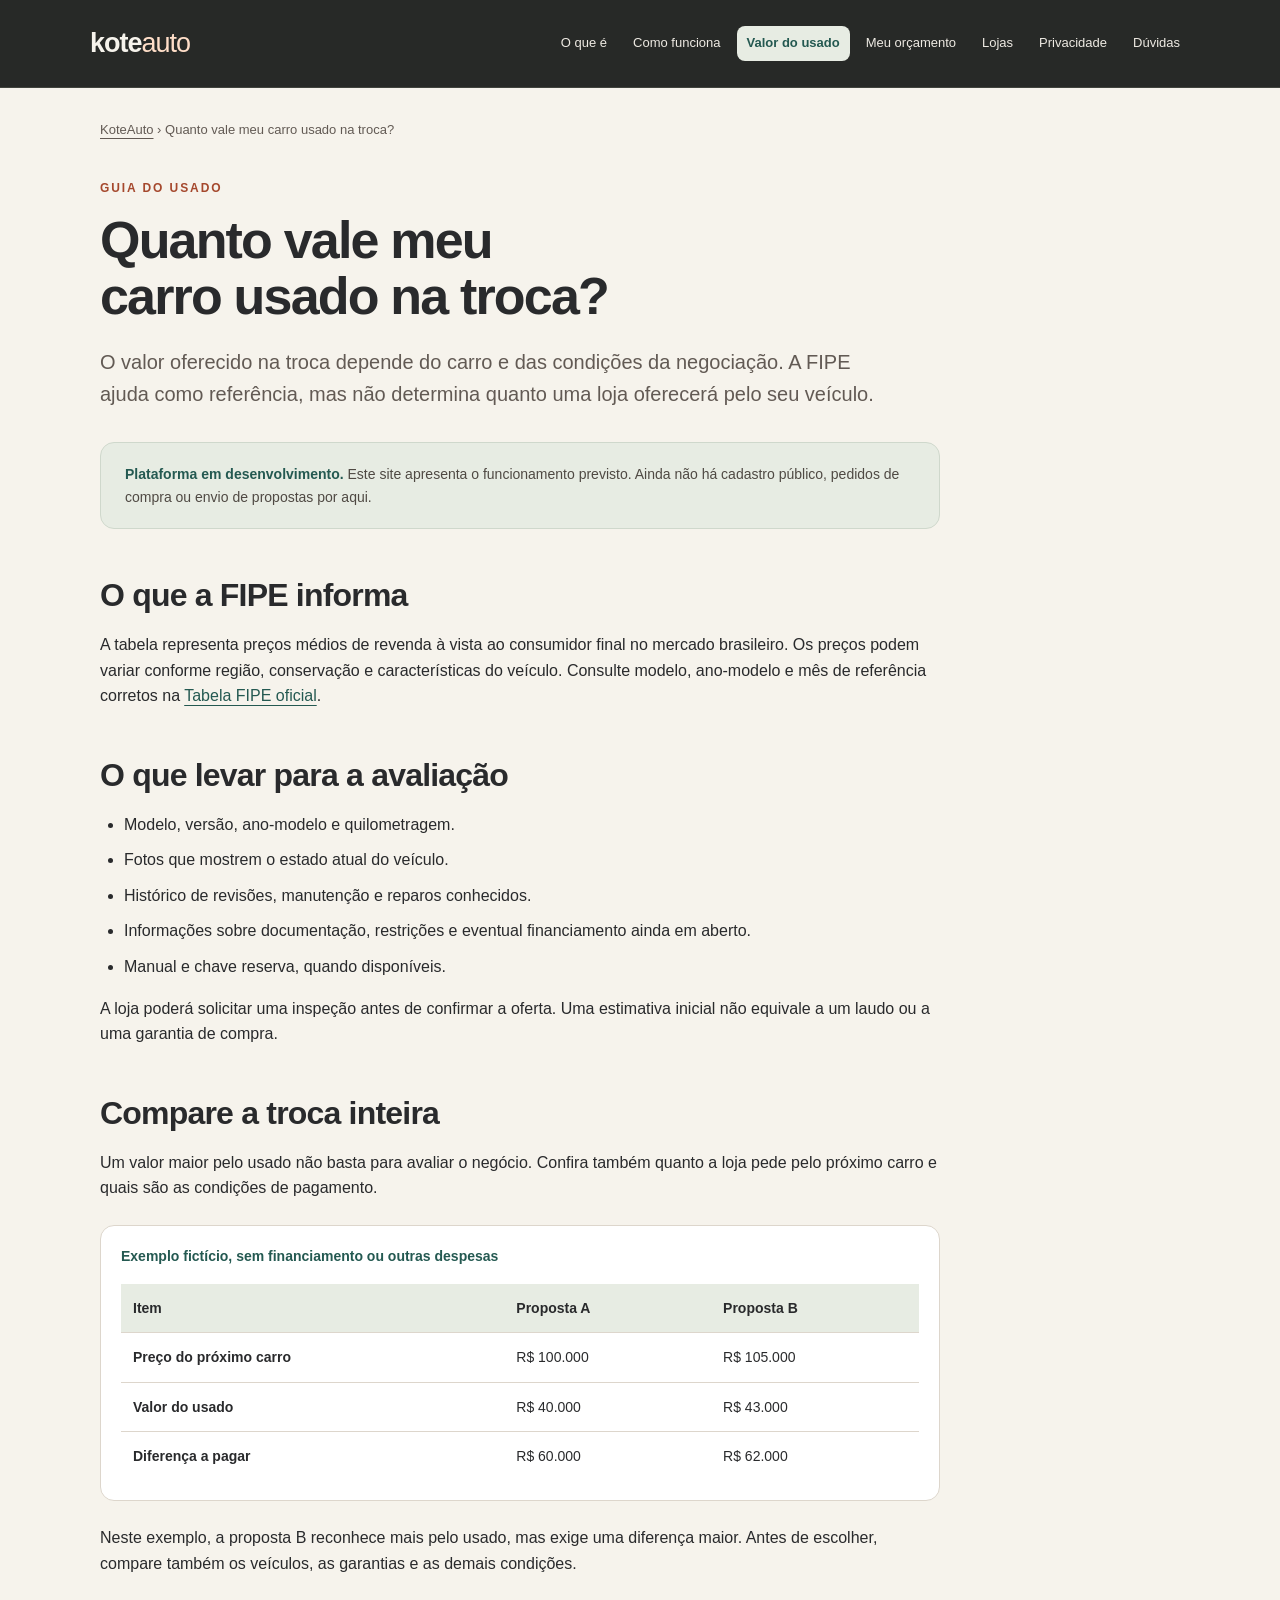
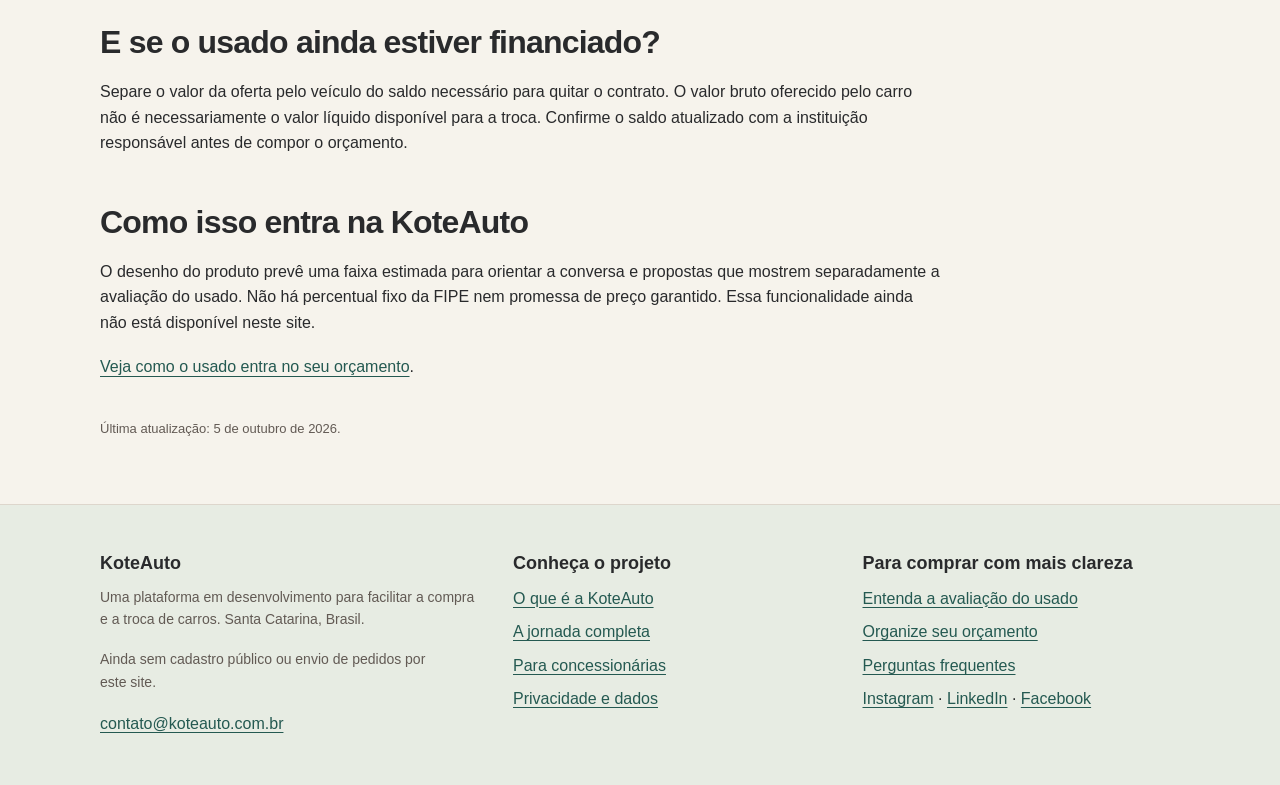
==== commit 2e9d6849: "Alinha identidade das páginas internas e versiona CSS e JS" ====
--- a/avaliacao-do-usado.html
+++ b/avaliacao-do-usado.html
@@ -39,41 +39,11 @@
   </div>
 </header>
 
-<main class="wrap" id="conteudo"><p class="breadcrumb"><a href="/">KoteAuto</a> › Quanto vale meu carro usado na troca?</p><div class="page-head"><p class="eyebrow">Guia do usado</p><h1>Quanto vale meu carro usado na troca?</h1><p class="lead">O valor oferecido na troca depende do carro e das condições da negociação. A FIPE ajuda como referência, mas não determina quanto uma loja oferecerá pelo seu veículo.</p></div><div class="status-note"><strong>Plataforma em desenvolvimento.</strong> Este site apresenta o funcionamento previsto. Ainda não há cadastro público, pedidos de compra ou envio de propostas por aqui.</div><section><h2>O que a FIPE informa</h2><p>A tabela representa preços médios de revenda à vista ao consumidor final no mercado brasileiro. Os preços podem variar conforme região, conservação e características do veículo. Consulte modelo, ano-modelo e mês de referência corretos na <a href="https://veiculos.fipe.org.br/">Tabela FIPE oficial</a>.</p></section><section><h2>O que levar para a avaliação</h2><ul><li>Modelo, versão, ano-modelo e quilometragem.</li><li>Fotos que mostrem o estado atual do veículo.</li><li>Histórico de revisões, manutenção e reparos conhecidos.</li><li>Informações sobre documentação, restrições e eventual financiamento ainda em aberto.</li><li>Manual e chave reserva, quando disponíveis.</li></ul><p>A loja poderá solicitar uma inspeção antes de confirmar a oferta. Uma estimativa inicial não equivale a um laudo ou a uma garantia de compra.</p></section><section><h2>Compare a troca inteira</h2><p>Um valor maior pelo usado não basta para avaliar o negócio. Confira também quanto a loja pede pelo próximo carro e quais são as condições de pagamento.</p><div class="table-wrap" tabindex="0" role="region" aria-label="Tabela de exemplo; role para o lado se necessário"><table><caption>Exemplo fictício, sem financiamento ou outras despesas</caption><thead><tr><th scope="col">Item</th><th scope="col">Proposta A</th><th scope="col">Proposta B</th></tr></thead><tbody><tr><th scope="row">Preço do próximo carro</th><td>R$ 100.000</td><td>R$ 105.000</td></tr><tr><th scope="row">Valor do usado</th><td>R$ 40.000</td><td>R$ 43.000</td></tr><tr><th scope="row">Diferença a pagar</th><td>R$ 60.000</td><td>R$ 62.000</td></tr></tbody></table></div><p>Neste exemplo, a proposta B reconhece mais pelo usado, mas exige uma diferença maior. Antes de escolher, compare também os veículos, as garantias e as demais condições.</p></section><section><h2>E se o usado ainda estiver financiado?</h2><p>Separe o valor da oferta pelo veículo do saldo necessário para quitar o contrato. O valor bruto oferecido pelo carro não é necessariamente o valor líquido disponível para a troca. Confirme o saldo atualizado com a instituição responsável antes de compor o orçamento.</p></section><section><h2>Como isso entra na KoteAuto</h2><p>O desenho do produto prevê uma faixa estimada para orientar a conversa e propostas que mostrem separadamente a avaliação do usado. Não há percentual fixo da FIPE nem promessa de preço garantido. Essa funcionalidade ainda não está disponível neste site.</p><p><a href="/quanto-de-carro-consigo-comprar">Veja como o usado entra no seu orçamento</a>.</p></section><p class="updated">Última atualização: 5 de outubro de 2026.</p></main><footer class="site-footer">
-  <div class="wrap">
-    <div class="footer-cols">
-      <div>
-        <h2>KoteAuto</h2>
-        <p style="margin:0">KoteAuto · tecnologia para facilitar a compra e a troca de carros. Santa Catarina, Brasil. Plataforma em desenvolvimento, ainda sem acesso público.</p>
-      </div>
-      <div>
-        <h2>Conteúdo</h2>
-        <ul>
-          <li><a href="/o-que-e-a-koteauto">O que é a KoteAuto</a></li>
-          <li><a href="/como-funciona">Como funciona</a></li>
-          <li><a href="/avaliacao-do-usado">Avaliação do usado</a></li>
-          <li><a href="/quanto-de-carro-consigo-comprar">Quanto de carro consigo comprar</a></li>
-        </ul>
-      </div>
-      <div>
-        <h2>Mais</h2>
-        <ul>
-          <li><a href="/para-concessionarias">Para concessionárias</a></li>
-          <li><a href="/privacidade-e-dados">Privacidade e dados</a></li>
-          <li><a href="/perguntas-frequentes">Perguntas frequentes</a></li>
-        </ul>
-      </div>
-      <div>
-        <h2>Redes</h2>
-        <ul>
-          <li><a href="https://www.instagram.com/contatokoteauto/" rel="noopener">Instagram</a></li>
-          <li><a href="https://linkedin.com/company/koteauto" rel="noopener">LinkedIn</a></li>
-          <li><a href="https://www.facebook.com/61589312203457/" rel="noopener">Facebook</a></li>
-        </ul>
-      </div>
-    </div>
-  </div>
-</footer><script type="application/ld+json">{
+<main class="wrap" id="conteudo"><p class="breadcrumb"><a href="/">KoteAuto</a> › Quanto vale meu carro usado na troca?</p><div class="page-head"><p class="eyebrow">Guia do usado</p><h1>Quanto vale meu carro usado na troca?</h1><p class="lead">O valor oferecido na troca depende do carro e das condições da negociação. A FIPE ajuda como referência, mas não determina quanto uma loja oferecerá pelo seu veículo.</p></div><div class="status-note"><strong>Plataforma em desenvolvimento.</strong> Este site apresenta o funcionamento previsto. Ainda não há cadastro público, pedidos de compra ou envio de propostas por aqui.</div><section><h2>O que a FIPE informa</h2><p>A tabela representa preços médios de revenda à vista ao consumidor final no mercado brasileiro. Os preços podem variar conforme região, conservação e características do veículo. Consulte modelo, ano-modelo e mês de referência corretos na <a href="https://veiculos.fipe.org.br/">Tabela FIPE oficial</a>.</p></section><section><h2>O que levar para a avaliação</h2><ul><li>Modelo, versão, ano-modelo e quilometragem.</li><li>Fotos que mostrem o estado atual do veículo.</li><li>Histórico de revisões, manutenção e reparos conhecidos.</li><li>Informações sobre documentação, restrições e eventual financiamento ainda em aberto.</li><li>Manual e chave reserva, quando disponíveis.</li></ul><p>A loja poderá solicitar uma inspeção antes de confirmar a oferta. Uma estimativa inicial não equivale a um laudo ou a uma garantia de compra.</p></section><section><h2>Compare a troca inteira</h2><p>Um valor maior pelo usado não basta para avaliar o negócio. Confira também quanto a loja pede pelo próximo carro e quais são as condições de pagamento.</p><div class="table-wrap" tabindex="0" role="region" aria-label="Tabela de exemplo; role para o lado se necessário"><table><caption>Exemplo fictício, sem financiamento ou outras despesas</caption><thead><tr><th scope="col">Item</th><th scope="col">Proposta A</th><th scope="col">Proposta B</th></tr></thead><tbody><tr><th scope="row">Preço do próximo carro</th><td>R$ 100.000</td><td>R$ 105.000</td></tr><tr><th scope="row">Valor do usado</th><td>R$ 40.000</td><td>R$ 43.000</td></tr><tr><th scope="row">Diferença a pagar</th><td>R$ 60.000</td><td>R$ 62.000</td></tr></tbody></table></div><p>Neste exemplo, a proposta B reconhece mais pelo usado, mas exige uma diferença maior. Antes de escolher, compare também os veículos, as garantias e as demais condições.</p></section><section><h2>E se o usado ainda estiver financiado?</h2><p>Separe o valor da oferta pelo veículo do saldo necessário para quitar o contrato. O valor bruto oferecido pelo carro não é necessariamente o valor líquido disponível para a troca. Confirme o saldo atualizado com a instituição responsável antes de compor o orçamento.</p></section><section><h2>Como isso entra na KoteAuto</h2><p>O desenho do produto prevê uma faixa estimada para orientar a conversa e propostas que mostrem separadamente a avaliação do usado. Não há percentual fixo da FIPE nem promessa de preço garantido. Essa funcionalidade ainda não está disponível neste site.</p><p><a href="/quanto-de-carro-consigo-comprar">Veja como o usado entra no seu orçamento</a>.</p></section><p class="updated">Última atualização: 5 de outubro de 2026.</p></main><footer class="site-footer"><div class="wrap footer-grid">
+<div><h2>KoteAuto</h2><p>Uma plataforma em desenvolvimento para facilitar a compra e a troca de carros. Santa Catarina, Brasil.</p><p>Ainda sem cadastro público ou envio de pedidos por este site.</p><a href="mailto:contato@koteauto.com.br">contato@koteauto.com.br</a></div>
+<nav aria-label="Sobre a KoteAuto"><h2>Conheça o projeto</h2><ul><li><a href="/o-que-e-a-koteauto">O que é a KoteAuto</a></li><li><a href="/como-funciona">A jornada completa</a></li><li><a href="/para-concessionarias">Para concessionárias</a></li><li><a href="/privacidade-e-dados">Privacidade e dados</a></li></ul></nav>
+<nav aria-label="Guias e contato"><h2>Para comprar com mais clareza</h2><ul><li><a href="/avaliacao-do-usado">Entenda a avaliação do usado</a></li><li><a href="/quanto-de-carro-consigo-comprar">Organize seu orçamento</a></li><li><a href="/perguntas-frequentes">Perguntas frequentes</a></li><li><a href="https://www.instagram.com/contatokoteauto/">Instagram</a> · <a href="https://linkedin.com/company/koteauto">LinkedIn</a> · <a href="https://www.facebook.com/61589312203457/">Facebook</a></li></ul></nav>
+</div></footer><script type="application/ld+json">{
   "@context": "https://schema.org",
   "@graph": [
     {
--- a/assets/conteudo.css
+++ b/assets/conteudo.css
@@ -1,540 +1,55 @@
-/* KoteAuto — folha de estilo das páginas de conteúdo
-   Identidade verde, sálvia e porcelana alinhada à home. */
-
-:root {
-  --bg: #F6F3EC;
-  --surface: #ffffff;
-  --surface-soft: #F6F3EC;
-  --surface-tint: #E7ECE3;
-  --border: #DDD6CC;
-  --border-strong: #BAC9BB;
-
-  --text-strong: #292A2C;
-  --text: #292A2C;
-  --text-muted: #625A54;
-
-  --accent: #245951;
-  --accent-deep: #1B443E;
-  --accent-soft: #94B4AA;
-  --accent-wash: #F6F3EC;
-
-  --series-1: #245951;
-  --series-2: #eb6834;
-  --series-3: #1baf7a;
-  --ordinal-1: #94B4AA;
-  --ordinal-2: #5598e7;
-  --ordinal-3: #245951;
-  --ordinal-4: #1B443E;
-  --neutral-mark: #c3ccd7;
-
-  --radius: 16px;
-  --shadow: 0 18px 40px -32px rgba(16, 35, 58, 0.45);
-  --maxw: 1120px;
-}
-
-* { box-sizing: border-box; }
-
-html { scroll-behavior: smooth; }
-
-body {
-  margin: 0;
-  background: var(--bg);
-  color: var(--text);
-  font-family: Arial, Helvetica, sans-serif;
-  font-size: 17px;
-  line-height: 1.68;
-  -webkit-font-smoothing: antialiased;
-}
-
-img, svg { max-width: 100%; }
-
-a { color: var(--accent-deep); }
-
-/* ---------- Cabeçalho e abas ---------- */
-
-.site-header {
-  position: sticky;
-  top: 0;
-  z-index: 20;
-  background: rgba(255, 255, 255, 0.94);
-  backdrop-filter: blur(10px);
-  border-bottom: 1px solid var(--border);
-}
-
-.site-header-inner {
-  width: min(var(--maxw), calc(100vw - 32px));
-  margin: 0 auto;
-  display: flex;
-  flex-wrap: nowrap;
-  align-items: center;
-  gap: 18px;
-  padding: 12px 0;
-}
-
-.brand {
-  display: inline-flex;
-  align-items: center;
-  gap: 9px;
-  font-weight: 700;
-  font-size: 19px;
-  letter-spacing: -0.01em;
-  color: var(--text-strong);
-  text-decoration: none;
-}
-
-.brand-mark {
-  width: 30px;
-  height: 30px;
-  border-radius: 9px;
-  background: linear-gradient(140deg, var(--accent-soft), var(--accent-deep));
-  display: grid;
-  place-items: center;
-  color: #fff;
-  font-size: 14px;
-  font-weight: 700;
-}
-
-.site-header-inner > nav {
-  min-width: 0;
-  margin-left: auto;
-}
-
-.brand { flex: 0 0 auto; }
-
-.tabs {
-  display: flex;
-  flex-wrap: nowrap;
-  gap: 2px;
-  list-style: none;
-  padding: 0;
-  margin: 0;
-  overflow-x: auto;
-  scrollbar-width: none;
-}
-
-.tabs::-webkit-scrollbar { display: none; }
-
-.tabs a {
-  display: block;
-  padding: 6px 11px;
-  border-radius: 999px;
-  font-size: 13.6px;
-  font-weight: 600;
-  color: var(--text-muted);
-  text-decoration: none;
-  white-space: nowrap;
-  transition: background 0.15s, color 0.15s;
-}
-
-.tabs a:hover { background: var(--surface-tint); color: var(--accent-deep); }
-
-.tabs a[aria-current="page"] {
-  background: var(--accent);
-  color: #fff;
-}
-
-/* ---------- Layout ---------- */
-
-.wrap {
-  width: min(var(--maxw), calc(100vw - 32px));
-  margin: 0 auto;
-}
-
-main.wrap { padding: 34px 0 20px; }
-
-.breadcrumb {
-  font-size: 13.5px;
-  color: var(--text-muted);
-  margin: 0 0 14px;
-}
-
-.breadcrumb a { color: var(--text-muted); text-decoration: none; }
-.breadcrumb a:hover { text-decoration: underline; }
-
-.page-head { max-width: 78ch; }
-
-.eyebrow {
-  display: inline-block;
-  font-size: 12.5px;
-  font-weight: 700;
-  letter-spacing: 0.09em;
-  text-transform: uppercase;
-  color: var(--accent);
-  margin: 0 0 10px;
-}
-
-h1 {
-  font-size: clamp(30px, 4.4vw, 45px);
-  line-height: 1.13;
-  letter-spacing: -0.022em;
-  color: var(--text-strong);
-  margin: 0 0 16px;
-}
-
-.lead {
-  font-size: clamp(18px, 2.1vw, 20.5px);
-  line-height: 1.58;
-  color: var(--text);
-  margin: 0 0 8px;
-}
-
-h2 {
-  font-size: clamp(23px, 2.7vw, 29px);
-  line-height: 1.22;
-  letter-spacing: -0.015em;
-  color: var(--text-strong);
-  margin: 46px 0 14px;
-  scroll-margin-top: 84px;
-}
-
-h3 {
-  font-size: 19.5px;
-  line-height: 1.3;
-  color: var(--text-strong);
-  margin: 30px 0 10px;
-}
-
-p { margin: 0 0 16px; max-width: 78ch; }
-
-ul, ol { max-width: 78ch; padding-left: 22px; margin: 0 0 18px; }
-li { margin-bottom: 8px; }
-
-strong { color: var(--text-strong); }
-
-section > *:first-child { margin-top: 0; }
-
-/* ---------- Blocos ---------- */
-
-.card {
-  background: var(--surface);
-  border: 1px solid var(--border);
-  border-radius: var(--radius);
-  padding: clamp(20px, 3vw, 30px);
-  box-shadow: var(--shadow);
-  margin: 24px 0;
-}
-
-.answer-box {
-  background: var(--accent-wash);
-  border: 1px solid #DDD6CC;
-  border-left: 4px solid var(--accent);
-  border-radius: 12px;
-  padding: 20px 24px;
-  margin: 26px 0;
-}
-
-.answer-box p:last-child { margin-bottom: 0; }
-
-.answer-box .answer-label {
-  display: block;
-  font-size: 12.5px;
-  font-weight: 700;
-  letter-spacing: 0.08em;
-  text-transform: uppercase;
-  color: var(--accent-deep);
-  margin-bottom: 8px;
-}
-
-.tldr {
-  background: var(--surface);
-  border: 1px solid var(--border);
-  border-radius: var(--radius);
-  padding: 22px 26px;
-  margin: 26px 0 34px;
-}
-
-.tldr h2 {
-  font-size: 15px;
-  letter-spacing: 0.06em;
-  text-transform: uppercase;
-  color: var(--text-muted);
-  margin: 0 0 12px;
-}
-
-.tldr ul { margin-bottom: 0; }
-
-.status-note {
-  font-size: 14.5px;
-  color: var(--text-muted);
-  background: var(--surface-soft);
-  border: 1px dashed var(--border-strong);
-  border-radius: 12px;
-  padding: 14px 18px;
-  margin: 22px 0;
-  max-width: 78ch;
-}
-
-.grid-2 {
-  display: grid;
-  grid-template-columns: repeat(auto-fit, minmax(280px, 1fr));
-  gap: 18px;
-  margin: 22px 0;
-}
-
-.grid-3 {
-  display: grid;
-  grid-template-columns: repeat(auto-fit, minmax(232px, 1fr));
-  gap: 16px;
-  margin: 22px 0;
-}
-
-.tile {
-  background: var(--surface);
-  border: 1px solid var(--border);
-  border-radius: 14px;
-  padding: 20px 22px;
-}
-
-.tile h3 { margin: 0 0 8px; font-size: 17.5px; }
-.tile p { margin: 0; font-size: 15.5px; color: var(--text-muted); }
-
-.stat {
-  background: var(--surface);
-  border: 1px solid var(--border);
-  border-radius: 14px;
-  padding: 20px 22px;
-}
-
-.stat-value {
-  display: block;
-  font-size: 40px;
-  line-height: 1.05;
-  font-weight: 700;
-  letter-spacing: -0.03em;
-  color: var(--accent-deep);
-  margin-bottom: 6px;
-}
-
-.stat-label { font-size: 15px; color: var(--text); margin: 0 0 6px; }
-.stat-base { font-size: 13px; color: var(--text-muted); margin: 0; }
-
-/* ---------- Tabelas ---------- */
-
-.table-scroll {
-  overflow-x: auto;
-  margin: 20px 0;
-  border: 1px solid var(--border);
-  border-radius: 14px;
-  background: var(--surface);
-}
-
-table {
-  width: 100%;
-  border-collapse: collapse;
-  font-size: 15.5px;
-}
-
-caption {
-  caption-side: top;
-  text-align: left;
-  padding: 14px 18px 6px;
-  font-size: 14px;
-  color: var(--text-muted);
-}
-
-th, td {
-  padding: 11px 18px;
-  text-align: left;
-  border-bottom: 1px solid var(--border);
-  vertical-align: top;
-}
-
-thead th {
-  font-size: 13.5px;
-  letter-spacing: 0.03em;
-  text-transform: uppercase;
-  color: var(--text-muted);
-  background: var(--surface-soft);
-}
-
-tbody tr:last-child td { border-bottom: none; }
-
-td.num, th.num { text-align: right; font-variant-numeric: tabular-nums; }
-
-/* ---------- Figuras e gráficos ---------- */
-
-figure {
-  margin: 26px 0;
-  background: var(--surface);
-  border: 1px solid var(--border);
-  border-radius: var(--radius);
-  padding: clamp(18px, 2.6vw, 26px);
-}
-
-figure > svg { display: block; width: 100%; height: auto; }
-
-figcaption {
-  font-size: 14px;
-  color: var(--text-muted);
-  margin-top: 14px;
-  padding-top: 12px;
-  border-top: 1px solid var(--border);
-}
-
-.chart-title {
-  font-size: 17px;
-  font-weight: 700;
-  color: var(--text-strong);
-  margin: 0 0 4px;
-}
-
-.chart-sub {
-  font-size: 14px;
-  color: var(--text-muted);
-  margin: 0 0 16px;
-}
-
-.figure-scroll { overflow-x: auto; }
-
-details.data-table {
-  margin-top: 14px;
-  font-size: 15px;
-}
-
-details.data-table summary {
-  cursor: pointer;
-  font-size: 14px;
-  font-weight: 600;
-  color: var(--accent-deep);
-  padding: 6px 0;
-}
-
-details.data-table table { margin-top: 8px; }
-
-/* ---------- Citações ---------- */
-
-.quotes {
-  display: grid;
-  grid-template-columns: repeat(auto-fit, minmax(268px, 1fr));
-  gap: 16px;
-  margin: 24px 0;
-}
-
-blockquote {
-  margin: 0;
-  background: var(--surface);
-  border: 1px solid var(--border);
-  border-left: 3px solid var(--accent-soft);
-  border-radius: 12px;
-  padding: 18px 20px;
-  font-size: 15.5px;
-  line-height: 1.6;
-  color: var(--text);
-}
-
-blockquote p { margin: 0 0 8px; }
-blockquote cite {
-  display: block;
-  font-size: 13px;
-  font-style: normal;
-  color: var(--text-muted);
-}
-
-/* ---------- FAQ ---------- */
-
-.faq-item {
-  background: var(--surface);
-  border: 1px solid var(--border);
-  border-radius: 14px;
-  padding: 22px 26px;
-  margin: 14px 0;
-}
-
-.faq-item h3 { margin: 0 0 10px; font-size: 19px; }
-.faq-item p:last-child { margin-bottom: 0; }
-
-/* ---------- Passos ---------- */
-
-.steps { list-style: none; padding: 0; counter-reset: step; margin: 24px 0; }
-
-.steps li {
-  counter-increment: step;
-  position: relative;
-  padding: 0 0 22px 52px;
-  margin: 0;
-  border-left: 2px solid var(--border);
-  margin-left: 15px;
-}
-
-.steps li:last-child { border-left-color: transparent; padding-bottom: 0; }
-
-.steps li::before {
-  content: counter(step);
-  position: absolute;
-  left: -16px;
-  top: -2px;
-  width: 31px;
-  height: 31px;
-  border-radius: 50%;
-  background: var(--accent);
-  color: #fff;
-  font-size: 14px;
-  font-weight: 700;
-  display: grid;
-  place-items: center;
-}
-
-.steps strong { display: block; color: var(--text-strong); margin-bottom: 2px; }
-
-/* ---------- CTA e rodapé ---------- */
-
-.cta {
-  background: linear-gradient(140deg, #245951, #292A2C);
-  color: #F6F3EC;
-  border-radius: var(--radius);
-  padding: clamp(24px, 3.4vw, 38px);
-  margin: 46px 0 10px;
-}
-
-.cta h2 { color: #fff; margin: 0 0 12px; }
-.cta p { color: #E7ECE3; }
-
-.cta-links { display: flex; flex-wrap: wrap; gap: 12px; margin-top: 20px; }
-
-.btn {
-  display: inline-block;
-  padding: 12px 22px;
-  border-radius: 999px;
-  font-size: 15.5px;
-  font-weight: 600;
-  text-decoration: none;
-  background: #fff;
-  color: var(--accent-deep);
-  border: 1px solid transparent;
-}
-
-.btn-ghost { background: transparent; color: #fff; border-color: rgba(255, 255, 255, 0.45); }
-
-.site-footer {
-  border-top: 1px solid var(--border);
-  margin-top: 54px;
-  padding: 30px 0 46px;
-  font-size: 14.5px;
-  color: var(--text-muted);
-}
-
-.site-footer .wrap { display: grid; gap: 18px; }
-.footer-cols { display: grid; grid-template-columns: repeat(auto-fit, minmax(210px, 1fr)); gap: 22px; }
-.site-footer h2 { font-size: 14px; text-transform: uppercase; letter-spacing: 0.06em; color: var(--text-strong); margin: 0 0 8px; }
-.site-footer ul { list-style: none; padding: 0; margin: 0; }
-.site-footer li { margin-bottom: 5px; }
-.site-footer a { color: var(--text-muted); text-decoration: none; }
-.site-footer a:hover { color: var(--accent-deep); text-decoration: underline; }
-
-.updated { font-size: 13.5px; color: var(--text-muted); margin: 30px 0 0; }
-
-@media (max-width: 760px) {
-  body { font-size: 16.5px; }
-  .site-header-inner { padding: 10px 0; }
-  .site-header-inner { gap: 12px; }
-  .steps li { padding-left: 42px; }
-}
-
-/* Identidade da home e leitura em telas estreitas. */
-.brand{gap:0;font-size:25px;letter-spacing:-1px}.brand-auto{font-weight:400;color:#A5482D}
-a:focus-visible,summary:focus-visible,[tabindex]:focus-visible{outline:3px solid var(--accent);outline-offset:4px}
-.skip{position:absolute;left:-9999px;top:8px;padding:12px;background:#fff;z-index:100}.skip:focus{left:8px}
-.journey li{padding:12px 0}.journey h3{margin:0 0 8px}
-.table-wrap{overflow-x:auto}th{text-align:left}.table-wrap table{min-width:540px}
+/* Páginas de leitura: mesma identidade da home, com conteúdo em fluxo normal. */
+:root{--ink:#292A2C;--muted:#625A54;--paper:#F6F3EC;--green:#245951;--hover:#1B443E;--sage:#E7ECE3;--copper:#A5482D;--lcopper:#FFDEC8;--line:#DDD6CC}
+*{box-sizing:border-box}
+html{scroll-behavior:smooth;scroll-padding-top:110px}
+body{margin:0;background:var(--paper);color:var(--ink);font:16px/1.6 Arial,Helvetica,sans-serif}
+h1,h2,h3,p{margin-top:0}h1,h2,h3{text-wrap:balance}p,li{text-wrap:pretty}
+a{color:var(--green);text-underline-offset:4px}
+a:hover{color:var(--hover)}a:focus-visible,[tabindex]:focus-visible{outline:3px solid var(--green);outline-offset:4px}
+.skip{position:absolute;left:-9999px;top:8px;background:white;color:var(--ink);padding:10px 14px;border-radius:6px;z-index:100}.skip:focus{left:8px}
+.wrap{width:min(1080px,calc(100% - 40px));margin:auto}
+.site-header{position:sticky;top:0;z-index:20;background:#272927;color:var(--paper);border-bottom:1px solid #41443E}
+.site-header-inner{width:min(1100px,calc(100% - 40px));margin:auto;display:flex;align-items:center;justify-content:space-between;gap:28px;padding:22px 0}
+.brand{display:inline-flex;flex:none;color:var(--paper);text-decoration:none;letter-spacing:-1px;font-size:27px;font-weight:700}
+.brand-auto{color:var(--lcopper);font-weight:400}.brand:hover{color:var(--paper)}
+.site-header nav{min-width:0}.tabs{display:flex;flex-wrap:wrap;gap:4px 6px;margin:0;padding:0;list-style:none}
+.tabs a{display:block;padding:7px 10px;border-radius:8px;color:#EEEAE3;font-size:13px;text-decoration:none}
+.tabs a:hover{background:#363B35}.tabs a[aria-current="page"]{background:var(--sage);color:var(--green);font-weight:700}
+.site-header a:focus-visible{outline-color:var(--lcopper)}
+main.wrap{padding:32px 0 64px}
+.breadcrumb{font-size:13px;color:var(--muted);margin:0 0 38px}.breadcrumb a{color:var(--muted)}
+.page-head{max-width:840px;margin-bottom:32px}
+.eyebrow{margin:0 0 14px;font-size:12px;font-weight:700;letter-spacing:.16em;text-transform:uppercase;color:var(--copper)}
+h1{font-size:clamp(32px,4.2vw,52px);line-height:1.08;letter-spacing:-.035em;margin:0 0 22px}
+.lead{font-size:clamp(17px,1.7vw,20px);line-height:1.6;color:var(--muted);max-width:40em;margin-bottom:0}
+main>section{max-width:840px;margin:48px 0 0}
+h2{font-size:clamp(24px,2.7vw,32px);line-height:1.15;letter-spacing:-.025em;margin:0 0 18px}
+h3{font-size:20px;line-height:1.3;margin:0 0 10px}
+p{margin-bottom:18px}main li{margin-bottom:10px}main ul,main ol{padding-left:24px}
+.status-note{max-width:840px;background:var(--sage);border:1px solid #CFD8CC;border-radius:14px;padding:20px 24px;color:#4F4943;font-size:14px}
+.status-note strong{color:var(--green)}
+.answer-box,.tldr,.tile{background:#fff;border:1px solid var(--line);border-radius:14px;padding:clamp(20px,2.4vw,28px);box-shadow:0 18px 44px rgba(96,81,64,.07)}
+.answer-box,.tldr{max-width:840px;margin:32px 0}.answer-box p:last-child,.tile p:last-child,.tldr ul:last-child{margin-bottom:0}
+.answer-label{display:block;color:var(--green);font-size:12px;font-weight:700;text-transform:uppercase;letter-spacing:.12em;margin-bottom:12px}
+.grid-2{display:grid;grid-template-columns:repeat(2,minmax(0,1fr));gap:24px;margin:24px 0}
+.journey{list-style:none;counter-reset:journey;padding:0!important;margin:26px 0}
+.journey li{counter-increment:journey;position:relative;padding:4px 0 26px 70px;margin:0;min-height:68px}
+.journey li::before{content:counter(journey);position:absolute;left:0;top:0;display:grid;place-items:center;width:44px;height:44px;border-radius:50%;background:var(--sage);border:2px solid var(--green);color:var(--green);font-size:18px;font-weight:700;box-shadow:0 0 0 5px rgba(36,89,81,.14)}
+.journey li:not(:last-child)::after{content:"";position:absolute;left:21px;top:49px;bottom:5px;width:2px;background:var(--line)}
+.journey p{color:var(--muted);margin:0}
+.table-wrap{overflow-x:auto;background:#fff;border:1px solid var(--line);border-radius:14px;margin:24px 0;padding:20px}
+table{width:100%;min-width:540px;border-collapse:collapse;font-size:14px;line-height:1.45}
+caption{text-align:left;font-weight:700;color:var(--green);padding-bottom:18px}
+th,td{padding:14px 12px;border-top:1px solid var(--line);text-align:left;vertical-align:top}thead th{border-top:0;background:var(--sage)}
+.cta{max-width:840px;margin:48px 0 0;padding:28px;border-radius:14px;background:var(--sage);border:1px solid var(--line)}
+.cta p{color:var(--muted)}.cta-links{display:flex;flex-wrap:wrap;gap:12px;margin-top:20px}
+.btn{display:inline-flex;align-items:center;min-height:46px;padding:12px 24px;border-radius:8px;background:var(--green);color:white;font-weight:700;text-decoration:none;border:1px solid var(--green)}
+.btn:hover{background:var(--hover);color:white}.btn-ghost{background:transparent;color:var(--green);border-color:#94B4AA}.btn-ghost:hover{background:#D8E2D5;color:var(--hover)}
+.updated{font-size:13px;color:var(--muted);margin:40px 0 0}
+.site-footer{border-top:1px solid var(--line);padding:48px 0;background:var(--sage);color:var(--ink)}
+.footer-grid{display:grid;grid-template-columns:1.2fr 1fr 1fr;gap:32px}
+.site-footer h2{font-size:18px;letter-spacing:normal;margin:0 0 12px}.site-footer p{font-size:14px;max-width:32em;color:var(--muted)}
+.site-footer ul{list-style:none;margin:0;padding:0}.site-footer li{margin:8px 0}.site-footer a{color:var(--green);text-underline-offset:3px}
+@media(max-width:900px){.site-header{position:relative}.site-header-inner{align-items:flex-start;flex-direction:column;gap:16px}.tabs{gap:4px}.tabs a{padding:8px 10px}html{scroll-padding-top:20px}}
+@media(max-width:700px){.grid-2,.footer-grid{grid-template-columns:1fr}.site-footer{padding:32px 0}main.wrap{padding-top:24px}.breadcrumb{margin-bottom:28px}.status-note{padding:18px}.journey li{padding-left:62px}.table-wrap{padding:14px}}
 @media(prefers-reduced-motion:reduce){html{scroll-behavior:auto}*{transition:none!important}}
-@media(max-width:600px){.site-header{position:relative}.site-header-inner{flex-wrap:wrap}.site-header-inner>nav{width:100%;margin:0}.page-head h1{overflow-wrap:anywhere}}
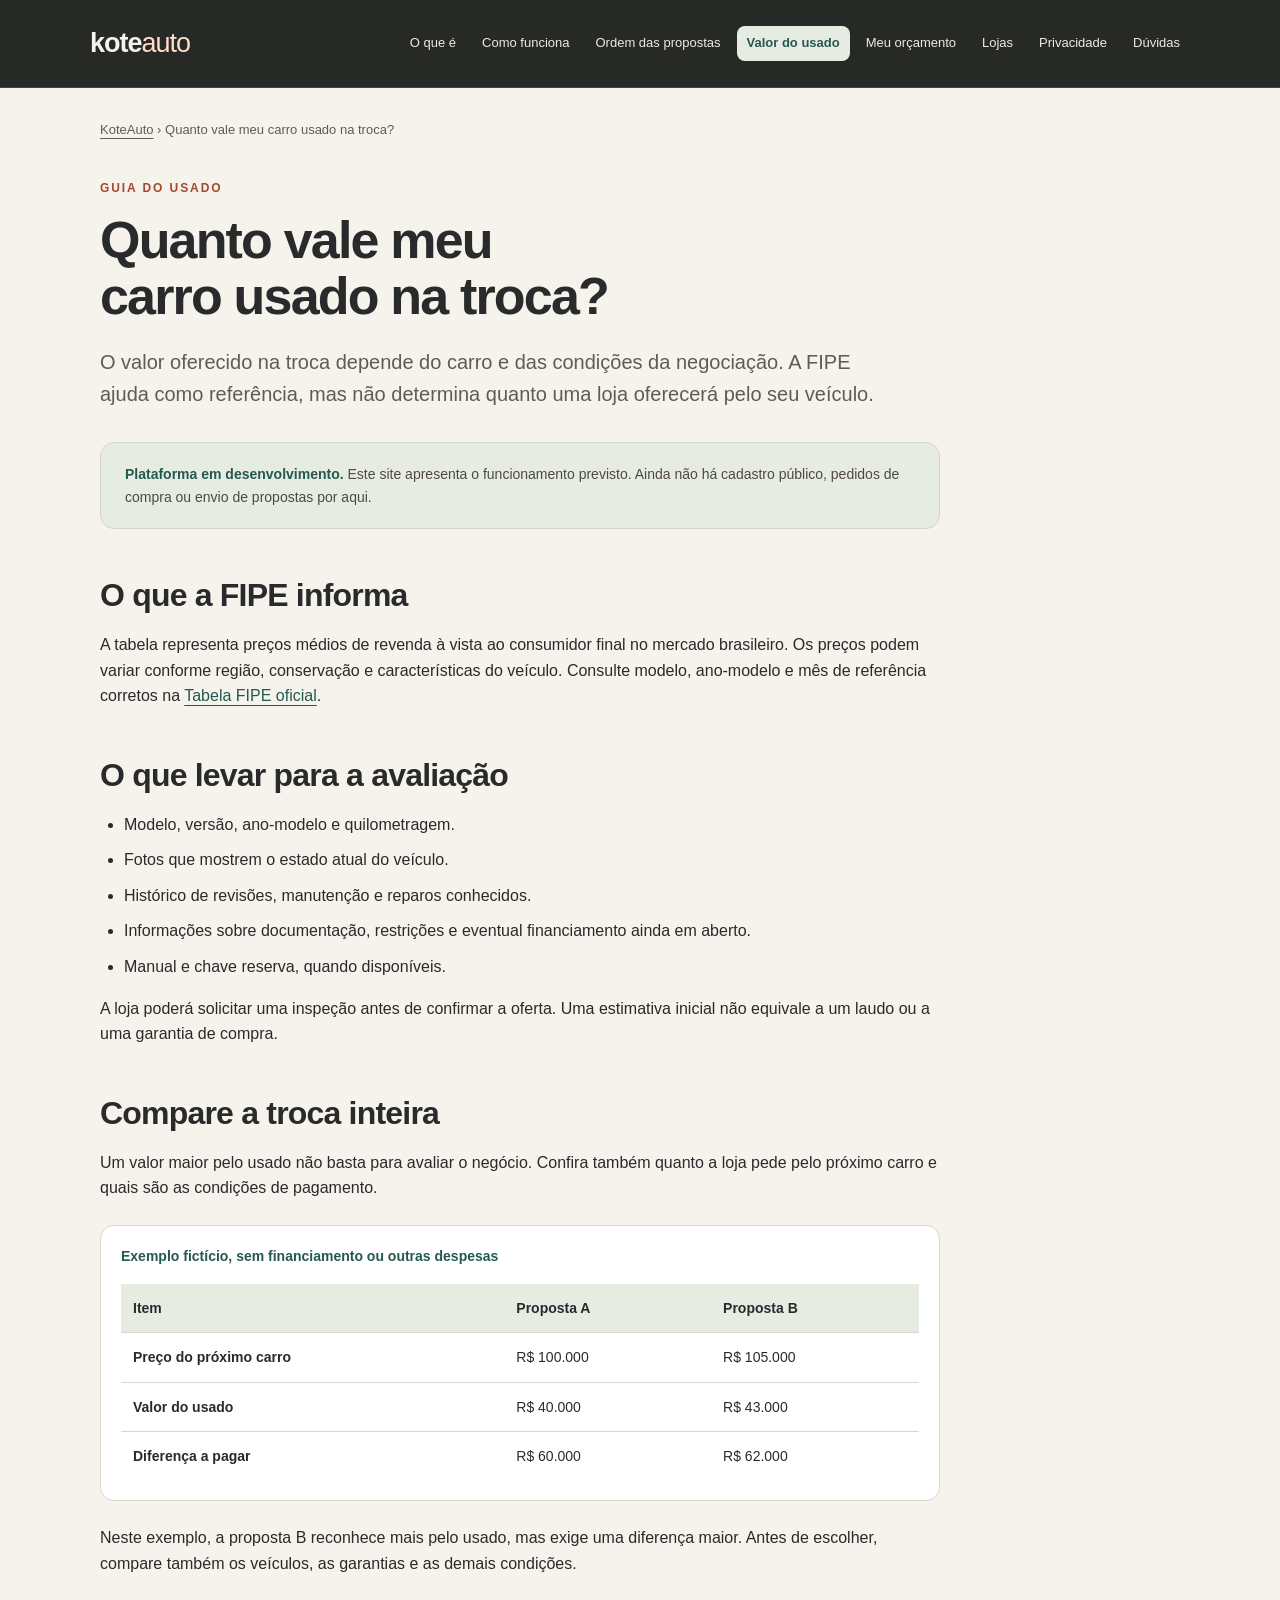
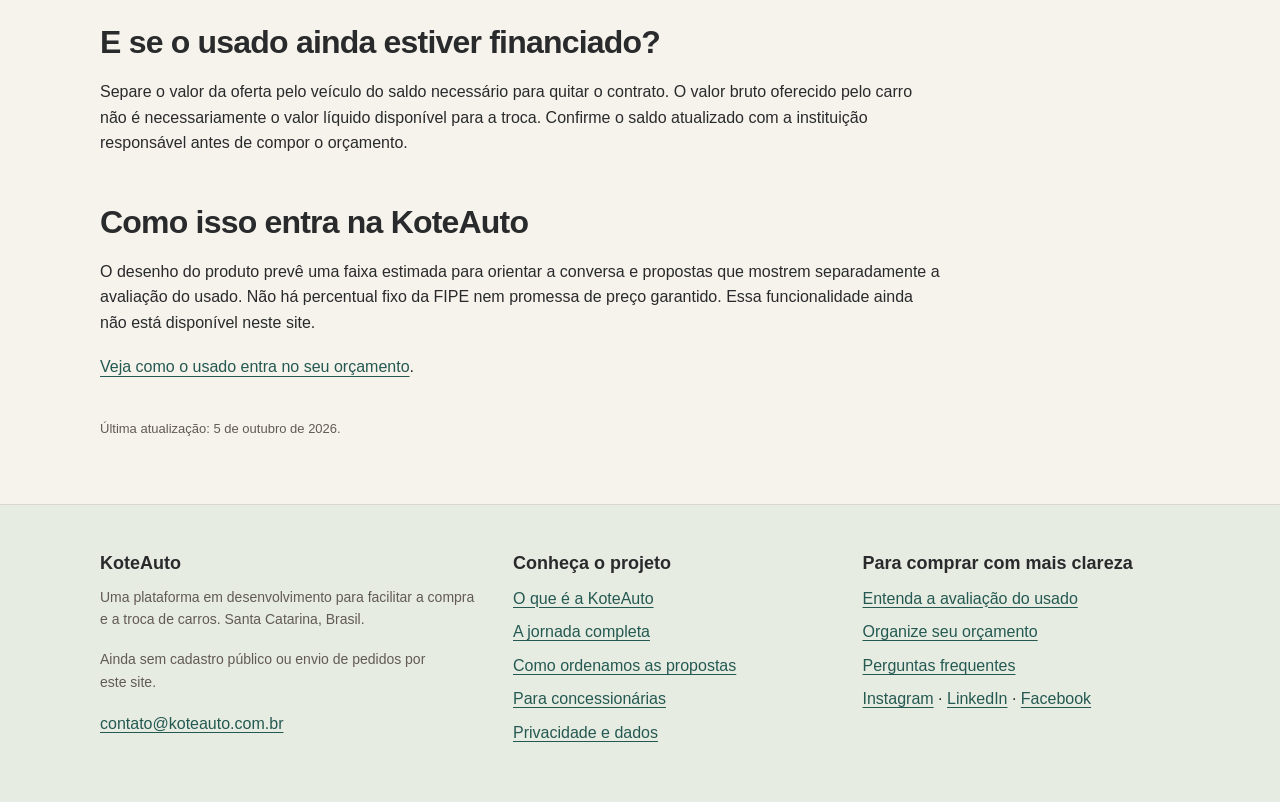
==== commit 3fc907c4: "New page: how KoteAuto orders proposals, with the proposal target chart - New /como-ordenamos-as-pro" ====
--- a/avaliacao-do-usado.html
+++ b/avaliacao-do-usado.html
@@ -28,7 +28,7 @@
     <nav aria-label="Conteúdo KoteAuto">
       <ul class="tabs">
         <li><a href="/o-que-e-a-koteauto">O que é</a></li>
-        <li><a href="/como-funciona">Como funciona</a></li>
+        <li><a href="/como-funciona">Como funciona</a></li><li><a href="/como-ordenamos-as-propostas">Ordem das propostas</a></li>
         <li><a href="/avaliacao-do-usado" aria-current="page">Valor do usado</a></li>
         <li><a href="/quanto-de-carro-consigo-comprar">Meu orçamento</a></li>
         <li><a href="/para-concessionarias">Lojas</a></li>
@@ -41,7 +41,7 @@
 
 <main class="wrap" id="conteudo"><p class="breadcrumb"><a href="/">KoteAuto</a> › Quanto vale meu carro usado na troca?</p><div class="page-head"><p class="eyebrow">Guia do usado</p><h1>Quanto vale meu carro usado na troca?</h1><p class="lead">O valor oferecido na troca depende do carro e das condições da negociação. A FIPE ajuda como referência, mas não determina quanto uma loja oferecerá pelo seu veículo.</p></div><div class="status-note"><strong>Plataforma em desenvolvimento.</strong> Este site apresenta o funcionamento previsto. Ainda não há cadastro público, pedidos de compra ou envio de propostas por aqui.</div><section><h2>O que a FIPE informa</h2><p>A tabela representa preços médios de revenda à vista ao consumidor final no mercado brasileiro. Os preços podem variar conforme região, conservação e características do veículo. Consulte modelo, ano-modelo e mês de referência corretos na <a href="https://veiculos.fipe.org.br/">Tabela FIPE oficial</a>.</p></section><section><h2>O que levar para a avaliação</h2><ul><li>Modelo, versão, ano-modelo e quilometragem.</li><li>Fotos que mostrem o estado atual do veículo.</li><li>Histórico de revisões, manutenção e reparos conhecidos.</li><li>Informações sobre documentação, restrições e eventual financiamento ainda em aberto.</li><li>Manual e chave reserva, quando disponíveis.</li></ul><p>A loja poderá solicitar uma inspeção antes de confirmar a oferta. Uma estimativa inicial não equivale a um laudo ou a uma garantia de compra.</p></section><section><h2>Compare a troca inteira</h2><p>Um valor maior pelo usado não basta para avaliar o negócio. Confira também quanto a loja pede pelo próximo carro e quais são as condições de pagamento.</p><div class="table-wrap" tabindex="0" role="region" aria-label="Tabela de exemplo; role para o lado se necessário"><table><caption>Exemplo fictício, sem financiamento ou outras despesas</caption><thead><tr><th scope="col">Item</th><th scope="col">Proposta A</th><th scope="col">Proposta B</th></tr></thead><tbody><tr><th scope="row">Preço do próximo carro</th><td>R$ 100.000</td><td>R$ 105.000</td></tr><tr><th scope="row">Valor do usado</th><td>R$ 40.000</td><td>R$ 43.000</td></tr><tr><th scope="row">Diferença a pagar</th><td>R$ 60.000</td><td>R$ 62.000</td></tr></tbody></table></div><p>Neste exemplo, a proposta B reconhece mais pelo usado, mas exige uma diferença maior. Antes de escolher, compare também os veículos, as garantias e as demais condições.</p></section><section><h2>E se o usado ainda estiver financiado?</h2><p>Separe o valor da oferta pelo veículo do saldo necessário para quitar o contrato. O valor bruto oferecido pelo carro não é necessariamente o valor líquido disponível para a troca. Confirme o saldo atualizado com a instituição responsável antes de compor o orçamento.</p></section><section><h2>Como isso entra na KoteAuto</h2><p>O desenho do produto prevê uma faixa estimada para orientar a conversa e propostas que mostrem separadamente a avaliação do usado. Não há percentual fixo da FIPE nem promessa de preço garantido. Essa funcionalidade ainda não está disponível neste site.</p><p><a href="/quanto-de-carro-consigo-comprar">Veja como o usado entra no seu orçamento</a>.</p></section><p class="updated">Última atualização: 5 de outubro de 2026.</p></main><footer class="site-footer"><div class="wrap footer-grid">
 <div><h2>KoteAuto</h2><p>Uma plataforma em desenvolvimento para facilitar a compra e a troca de carros. Santa Catarina, Brasil.</p><p>Ainda sem cadastro público ou envio de pedidos por este site.</p><a href="mailto:contato@koteauto.com.br">contato@koteauto.com.br</a></div>
-<nav aria-label="Sobre a KoteAuto"><h2>Conheça o projeto</h2><ul><li><a href="/o-que-e-a-koteauto">O que é a KoteAuto</a></li><li><a href="/como-funciona">A jornada completa</a></li><li><a href="/para-concessionarias">Para concessionárias</a></li><li><a href="/privacidade-e-dados">Privacidade e dados</a></li></ul></nav>
+<nav aria-label="Sobre a KoteAuto"><h2>Conheça o projeto</h2><ul><li><a href="/o-que-e-a-koteauto">O que é a KoteAuto</a></li><li><a href="/como-funciona">A jornada completa</a></li><li><a href="/como-ordenamos-as-propostas">Como ordenamos as propostas</a></li><li><a href="/para-concessionarias">Para concessionárias</a></li><li><a href="/privacidade-e-dados">Privacidade e dados</a></li></ul></nav>
 <nav aria-label="Guias e contato"><h2>Para comprar com mais clareza</h2><ul><li><a href="/avaliacao-do-usado">Entenda a avaliação do usado</a></li><li><a href="/quanto-de-carro-consigo-comprar">Organize seu orçamento</a></li><li><a href="/perguntas-frequentes">Perguntas frequentes</a></li><li><a href="https://www.instagram.com/contatokoteauto/">Instagram</a> · <a href="https://linkedin.com/company/koteauto">LinkedIn</a> · <a href="https://www.facebook.com/61589312203457/">Facebook</a></li></ul></nav>
 </div></footer><script type="application/ld+json">{
   "@context": "https://schema.org",
--- a/assets/conteudo.css
+++ b/assets/conteudo.css
@@ -6,6 +6,7 @@
 h1,h2,h3,p{margin-top:0}h1,h2,h3{text-wrap:balance}p,li{text-wrap:pretty}
 a{color:var(--green);text-underline-offset:4px}
 a:hover{color:var(--hover)}a:focus-visible,[tabindex]:focus-visible{outline:3px solid var(--green);outline-offset:4px}
+.vh{position:absolute;width:1px;height:1px;overflow:hidden;clip:rect(0 0 0 0);white-space:nowrap}
 .skip{position:absolute;left:-9999px;top:8px;background:white;color:var(--ink);padding:10px 14px;border-radius:6px;z-index:100}.skip:focus{left:8px}
 .wrap{width:min(1080px,calc(100% - 40px));margin:auto}
 .site-header{position:sticky;top:0;z-index:20;background:#272927;color:var(--paper);border-bottom:1px solid #41443E}
@@ -53,3 +54,50 @@
 @media(max-width:900px){.site-header{position:relative}.site-header-inner{align-items:flex-start;flex-direction:column;gap:16px}.tabs{gap:4px}.tabs a{padding:8px 10px}html{scroll-padding-top:20px}}
 @media(max-width:700px){.grid-2,.footer-grid{grid-template-columns:1fr}.site-footer{padding:32px 0}main.wrap{padding-top:24px}.breadcrumb{margin-bottom:28px}.status-note{padding:18px}.journey li{padding-left:62px}.table-wrap{padding:14px}}
 @media(prefers-reduced-motion:reduce){html{scroll-behavior:auto}*{transition:none!important}}
+
+/* Alvo das propostas: estilos escopados em .alvo */
+.alvo{--surface:#fff;--ring:#e9e4da;--loja-a:#2a78d6;--loja-b:#eda100;--loja-c:#e87ba4;--loja-d:#008300;--loja-e:#4a3aa7}
+.alvo .card{background: var(--surface); border: 1px solid var(--line); border-radius: 14px; padding: clamp(16px, 3vw, 28px); box-shadow: 0 18px 44px rgba(96, 81, 64, .07);}
+.alvo .viz{display: grid; grid-template-columns: minmax(0, 1.7fr) minmax(0, 1fr); gap: 28px; align-items: start;}
+.alvo .viz svg{width: 100%; height: auto; max-width: 760px; display: block; margin-inline: auto;}
+.alvo .how{margin: 0 0 16px; color: var(--muted); font-size: 14px;}
+.alvo .legend{list-style: none; margin: 0; padding: 0; display: grid; gap: 8px;}
+.alvo .legend button{width: 100%; display: grid; grid-template-columns: 2.2rem 1.8rem minmax(0, 1fr); align-items: center; gap: 10px; padding: 10px 12px; border: 1px solid var(--line); border-radius: 10px; background: var(--surface); color: var(--ink); font: inherit; text-align: left; cursor: pointer;}
+.alvo .legend button:hover{background: var(--paper);}
+.alvo .legend button[aria-pressed="true"]{border-color: var(--green); background: var(--sage);}
+.alvo .legend button:focus-visible{outline: 3px solid var(--green); outline-offset: 2px;}
+.alvo .pos{font-weight: 700; font-variant-numeric: tabular-nums; color: var(--green);}
+.alvo .chip{width: 1.6rem; height: 1.6rem; border-radius: 50%; display: grid; place-items: center; font-size: 12px; font-weight: 700; box-shadow: 0 0 0 2px var(--surface);}
+.alvo .name{min-width: 0;}
+.alvo .name strong{display: block;}
+.alvo .name span{display: block; color: var(--muted); font-size: 13px;}
+.alvo .why{margin: 16px 0 0; padding: 14px 16px; border-radius: 10px; background: var(--paper); font-size: 14px; color: var(--ink); min-height: 4.5em;}
+.alvo th small, .alvo td small{display: block; font-weight: 400; color: var(--muted); font-size: 12px;}
+.alvo .ref-row th, .alvo .ref-row td{color: var(--muted);}
+.alvo .tip{position: fixed; pointer-events: none; z-index: 5; max-width: 240px; padding: 8px 10px; border-radius: 8px; background: var(--ink); color: #fff; font-size: 13px; line-height: 1.4; opacity: 0; transition: opacity .12s;}
+.alvo .tip.on{opacity: 1;}
+.alvo svg .marker{cursor: pointer; transition: opacity .2s;}
+.alvo svg .marker:focus-visible circle.dot{stroke: var(--ink); stroke-width: 3;}
+.alvo svg .marker:focus{outline: none;}
+.alvo svg .dim{opacity: .14;}
+.alvo svg .profile{fill: none; stroke-width: 2; stroke-linejoin: round; transition: opacity .2s;}
+.alvo .guide{margin-top: 18px; border: 1px solid var(--line); border-radius: 12px; background: var(--paper);}
+.alvo .guide summary{cursor: pointer; padding: 12px 16px; font-weight: 700; color: var(--green); list-style-position: inside;}
+.alvo .guide summary:focus-visible{outline: 3px solid var(--green); outline-offset: 2px; border-radius: 12px;}
+.alvo .guide ol, .alvo .guide ul{margin: 0; padding: 0 20px 4px 36px; display: grid; gap: 8px; font-size: 15px;}
+.alvo .guide .tip-box{margin: 12px 16px 16px; padding: 12px 14px; border-left: 4px solid var(--green); border-radius: 8px; background: var(--surface); font-size: 15px;}
+.alvo .guide .tip-box strong{color: var(--green);}
+.alvo .table-guide{margin: 0 0 16px;}
+@media (max-width: 760px){.alvo .viz{grid-template-columns: 1fr;}}
+@media (max-width: 520px){.alvo #alvo .lbl-crit{font-size: 30px;}.alvo #alvo .lbl-sub{font-size: 22px; transform: translateY(12px); transform-box: fill-box;}.alvo #alvo .lbl-ring{font-size: 22px;}}
+.alvo th small,.alvo td small{display:block;font-weight:400;color:var(--muted);font-size:12px}
+main>section.alvo{max-width:1080px}
+.alvo li{margin-bottom:0}
+.alvo h3{font-size:20px;margin:0 0 10px}
+.alvo .card{margin:24px 0}
+.alvo .note-demo{display:inline-block;padding:6px 12px;border:1px solid var(--line);border-radius:999px;background:#fff;font-size:13px;color:var(--muted)}
+.alvo .note-demo strong{color:var(--ink)}
+.alvo .table-wrap{margin:0;padding:0;border:0;box-shadow:none}
+.alvo table{min-width:620px;font-variant-numeric:tabular-nums}
+.alvo .table-note{margin:16px 0 0;font-size:13px;color:var(--muted)}
+@media(prefers-reduced-motion:reduce){.alvo *{transition:none!important}}
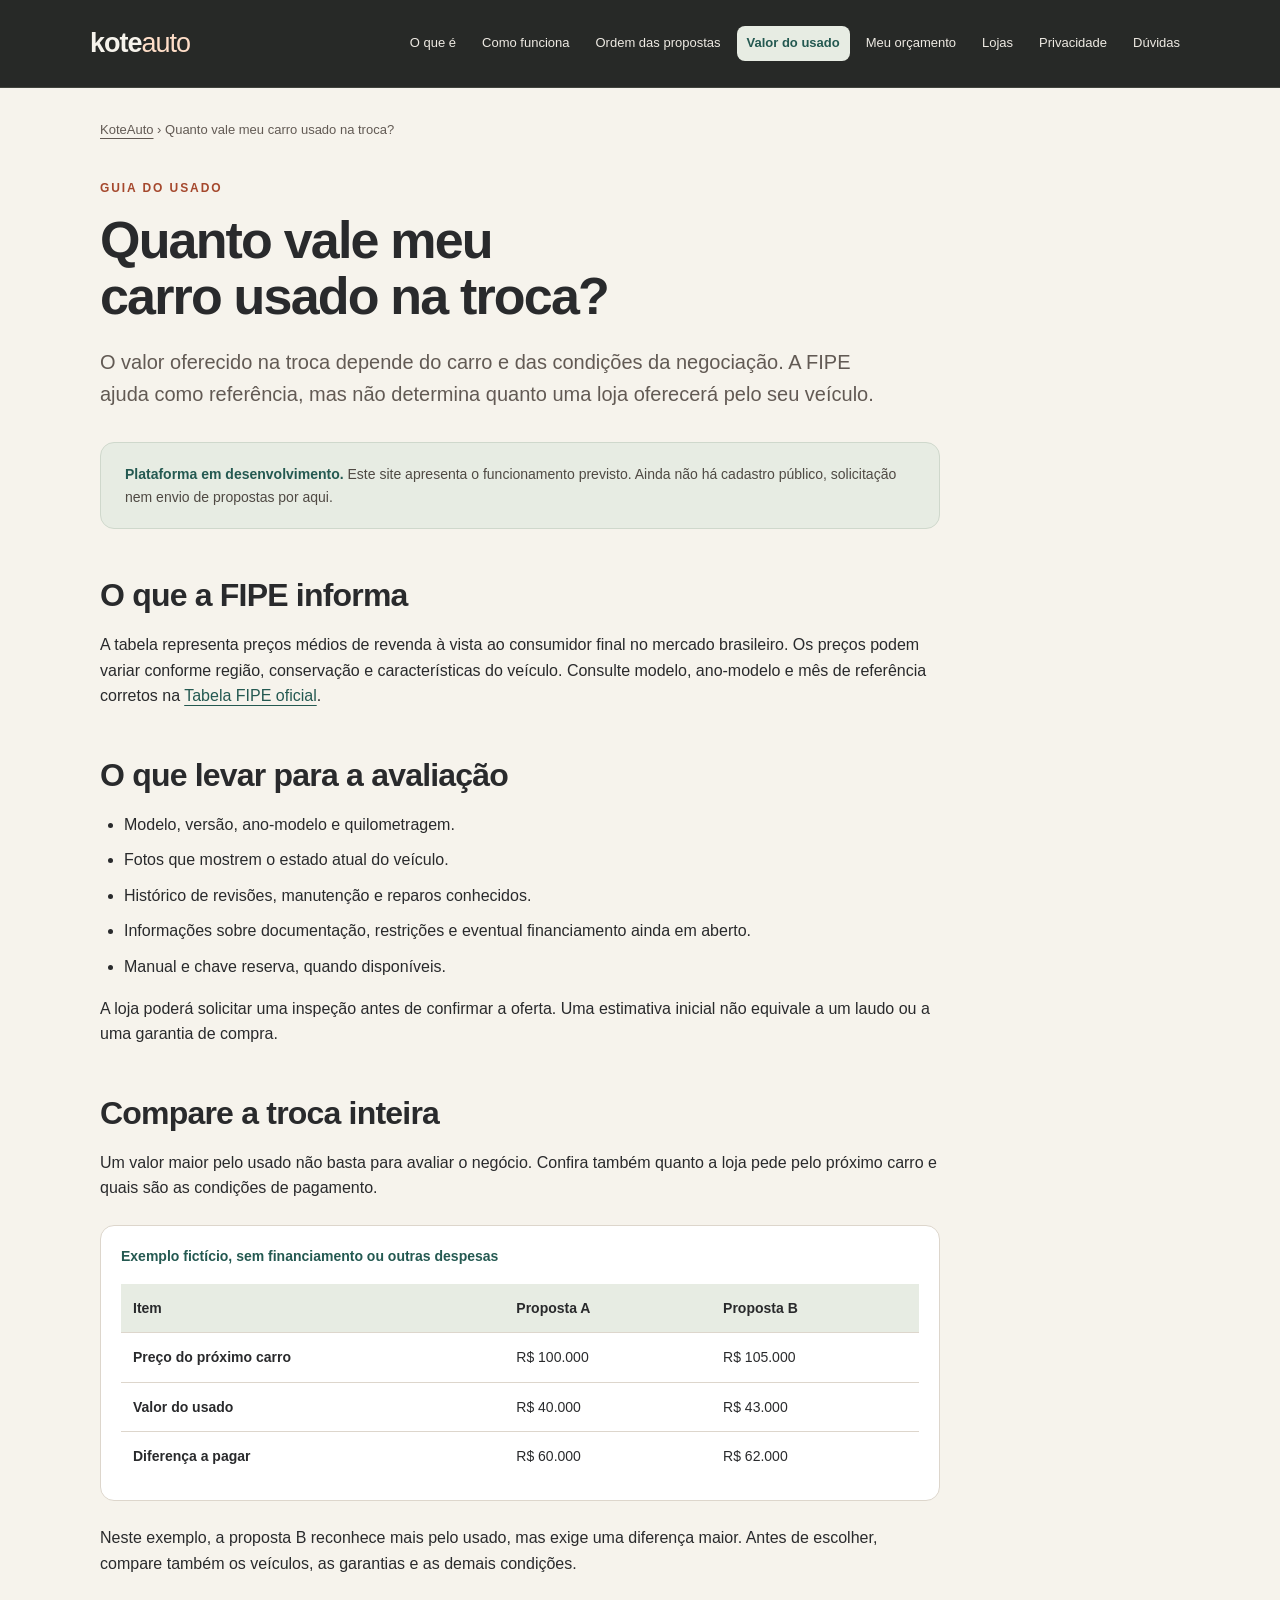
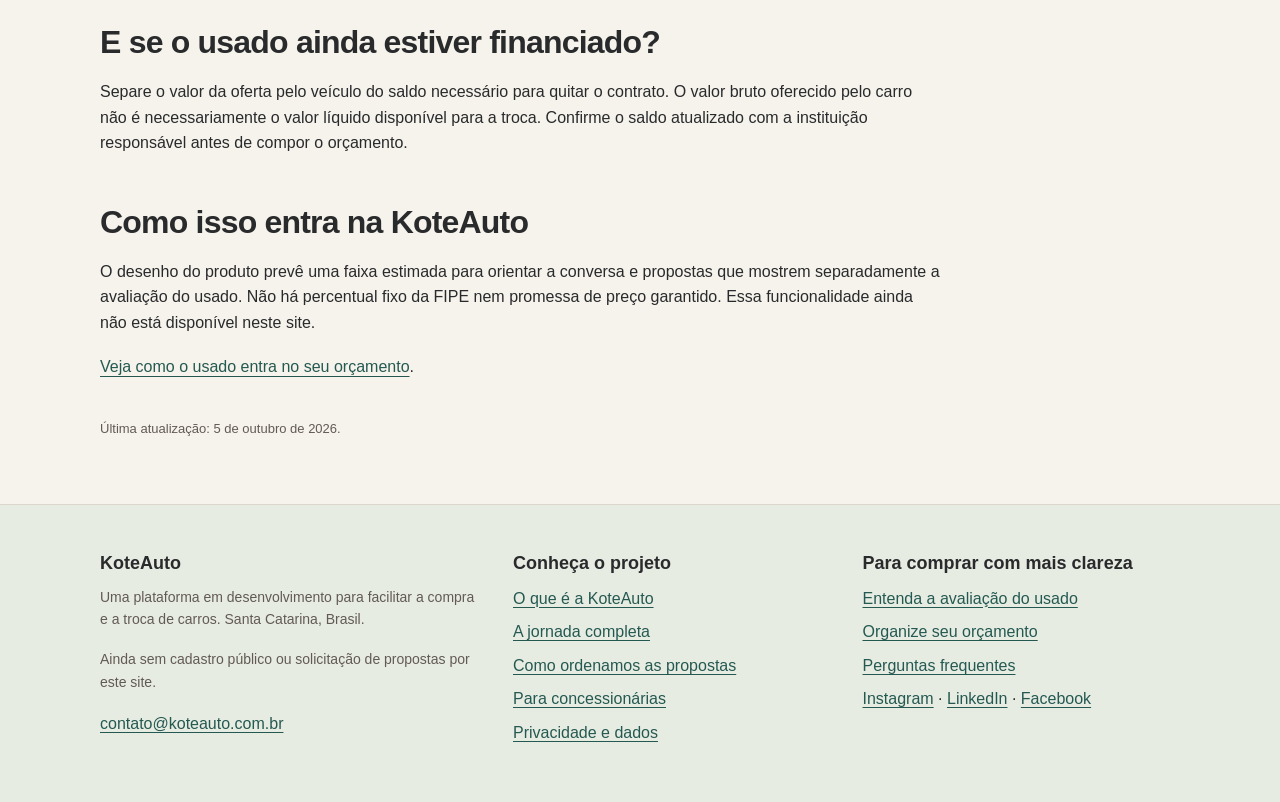
==== commit fae9493a: "Trocar "pedido" por "solicitação" nos textos do site "Pedido" remete a venda de balcão. As páginas p" ====
--- a/avaliacao-do-usado.html
+++ b/avaliacao-do-usado.html
@@ -39,8 +39,8 @@
   </div>
 </header>
 
-<main class="wrap" id="conteudo"><p class="breadcrumb"><a href="/">KoteAuto</a> › Quanto vale meu carro usado na troca?</p><div class="page-head"><p class="eyebrow">Guia do usado</p><h1>Quanto vale meu carro usado na troca?</h1><p class="lead">O valor oferecido na troca depende do carro e das condições da negociação. A FIPE ajuda como referência, mas não determina quanto uma loja oferecerá pelo seu veículo.</p></div><div class="status-note"><strong>Plataforma em desenvolvimento.</strong> Este site apresenta o funcionamento previsto. Ainda não há cadastro público, pedidos de compra ou envio de propostas por aqui.</div><section><h2>O que a FIPE informa</h2><p>A tabela representa preços médios de revenda à vista ao consumidor final no mercado brasileiro. Os preços podem variar conforme região, conservação e características do veículo. Consulte modelo, ano-modelo e mês de referência corretos na <a href="https://veiculos.fipe.org.br/">Tabela FIPE oficial</a>.</p></section><section><h2>O que levar para a avaliação</h2><ul><li>Modelo, versão, ano-modelo e quilometragem.</li><li>Fotos que mostrem o estado atual do veículo.</li><li>Histórico de revisões, manutenção e reparos conhecidos.</li><li>Informações sobre documentação, restrições e eventual financiamento ainda em aberto.</li><li>Manual e chave reserva, quando disponíveis.</li></ul><p>A loja poderá solicitar uma inspeção antes de confirmar a oferta. Uma estimativa inicial não equivale a um laudo ou a uma garantia de compra.</p></section><section><h2>Compare a troca inteira</h2><p>Um valor maior pelo usado não basta para avaliar o negócio. Confira também quanto a loja pede pelo próximo carro e quais são as condições de pagamento.</p><div class="table-wrap" tabindex="0" role="region" aria-label="Tabela de exemplo; role para o lado se necessário"><table><caption>Exemplo fictício, sem financiamento ou outras despesas</caption><thead><tr><th scope="col">Item</th><th scope="col">Proposta A</th><th scope="col">Proposta B</th></tr></thead><tbody><tr><th scope="row">Preço do próximo carro</th><td>R$ 100.000</td><td>R$ 105.000</td></tr><tr><th scope="row">Valor do usado</th><td>R$ 40.000</td><td>R$ 43.000</td></tr><tr><th scope="row">Diferença a pagar</th><td>R$ 60.000</td><td>R$ 62.000</td></tr></tbody></table></div><p>Neste exemplo, a proposta B reconhece mais pelo usado, mas exige uma diferença maior. Antes de escolher, compare também os veículos, as garantias e as demais condições.</p></section><section><h2>E se o usado ainda estiver financiado?</h2><p>Separe o valor da oferta pelo veículo do saldo necessário para quitar o contrato. O valor bruto oferecido pelo carro não é necessariamente o valor líquido disponível para a troca. Confirme o saldo atualizado com a instituição responsável antes de compor o orçamento.</p></section><section><h2>Como isso entra na KoteAuto</h2><p>O desenho do produto prevê uma faixa estimada para orientar a conversa e propostas que mostrem separadamente a avaliação do usado. Não há percentual fixo da FIPE nem promessa de preço garantido. Essa funcionalidade ainda não está disponível neste site.</p><p><a href="/quanto-de-carro-consigo-comprar">Veja como o usado entra no seu orçamento</a>.</p></section><p class="updated">Última atualização: 5 de outubro de 2026.</p></main><footer class="site-footer"><div class="wrap footer-grid">
-<div><h2>KoteAuto</h2><p>Uma plataforma em desenvolvimento para facilitar a compra e a troca de carros. Santa Catarina, Brasil.</p><p>Ainda sem cadastro público ou envio de pedidos por este site.</p><a href="mailto:contato@koteauto.com.br">contato@koteauto.com.br</a></div>
+<main class="wrap" id="conteudo"><p class="breadcrumb"><a href="/">KoteAuto</a> › Quanto vale meu carro usado na troca?</p><div class="page-head"><p class="eyebrow">Guia do usado</p><h1>Quanto vale meu carro usado na troca?</h1><p class="lead">O valor oferecido na troca depende do carro e das condições da negociação. A FIPE ajuda como referência, mas não determina quanto uma loja oferecerá pelo seu veículo.</p></div><div class="status-note"><strong>Plataforma em desenvolvimento.</strong> Este site apresenta o funcionamento previsto. Ainda não há cadastro público, solicitação nem envio de propostas por aqui.</div><section><h2>O que a FIPE informa</h2><p>A tabela representa preços médios de revenda à vista ao consumidor final no mercado brasileiro. Os preços podem variar conforme região, conservação e características do veículo. Consulte modelo, ano-modelo e mês de referência corretos na <a href="https://veiculos.fipe.org.br/">Tabela FIPE oficial</a>.</p></section><section><h2>O que levar para a avaliação</h2><ul><li>Modelo, versão, ano-modelo e quilometragem.</li><li>Fotos que mostrem o estado atual do veículo.</li><li>Histórico de revisões, manutenção e reparos conhecidos.</li><li>Informações sobre documentação, restrições e eventual financiamento ainda em aberto.</li><li>Manual e chave reserva, quando disponíveis.</li></ul><p>A loja poderá solicitar uma inspeção antes de confirmar a oferta. Uma estimativa inicial não equivale a um laudo ou a uma garantia de compra.</p></section><section><h2>Compare a troca inteira</h2><p>Um valor maior pelo usado não basta para avaliar o negócio. Confira também quanto a loja pede pelo próximo carro e quais são as condições de pagamento.</p><div class="table-wrap" tabindex="0" role="region" aria-label="Tabela de exemplo; role para o lado se necessário"><table><caption>Exemplo fictício, sem financiamento ou outras despesas</caption><thead><tr><th scope="col">Item</th><th scope="col">Proposta A</th><th scope="col">Proposta B</th></tr></thead><tbody><tr><th scope="row">Preço do próximo carro</th><td>R$ 100.000</td><td>R$ 105.000</td></tr><tr><th scope="row">Valor do usado</th><td>R$ 40.000</td><td>R$ 43.000</td></tr><tr><th scope="row">Diferença a pagar</th><td>R$ 60.000</td><td>R$ 62.000</td></tr></tbody></table></div><p>Neste exemplo, a proposta B reconhece mais pelo usado, mas exige uma diferença maior. Antes de escolher, compare também os veículos, as garantias e as demais condições.</p></section><section><h2>E se o usado ainda estiver financiado?</h2><p>Separe o valor da oferta pelo veículo do saldo necessário para quitar o contrato. O valor bruto oferecido pelo carro não é necessariamente o valor líquido disponível para a troca. Confirme o saldo atualizado com a instituição responsável antes de compor o orçamento.</p></section><section><h2>Como isso entra na KoteAuto</h2><p>O desenho do produto prevê uma faixa estimada para orientar a conversa e propostas que mostrem separadamente a avaliação do usado. Não há percentual fixo da FIPE nem promessa de preço garantido. Essa funcionalidade ainda não está disponível neste site.</p><p><a href="/quanto-de-carro-consigo-comprar">Veja como o usado entra no seu orçamento</a>.</p></section><p class="updated">Última atualização: 5 de outubro de 2026.</p></main><footer class="site-footer"><div class="wrap footer-grid">
+<div><h2>KoteAuto</h2><p>Uma plataforma em desenvolvimento para facilitar a compra e a troca de carros. Santa Catarina, Brasil.</p><p>Ainda sem cadastro público ou solicitação de propostas por este site.</p><a href="mailto:contato@koteauto.com.br">contato@koteauto.com.br</a></div>
 <nav aria-label="Sobre a KoteAuto"><h2>Conheça o projeto</h2><ul><li><a href="/o-que-e-a-koteauto">O que é a KoteAuto</a></li><li><a href="/como-funciona">A jornada completa</a></li><li><a href="/como-ordenamos-as-propostas">Como ordenamos as propostas</a></li><li><a href="/para-concessionarias">Para concessionárias</a></li><li><a href="/privacidade-e-dados">Privacidade e dados</a></li></ul></nav>
 <nav aria-label="Guias e contato"><h2>Para comprar com mais clareza</h2><ul><li><a href="/avaliacao-do-usado">Entenda a avaliação do usado</a></li><li><a href="/quanto-de-carro-consigo-comprar">Organize seu orçamento</a></li><li><a href="/perguntas-frequentes">Perguntas frequentes</a></li><li><a href="https://www.instagram.com/contatokoteauto/">Instagram</a> · <a href="https://linkedin.com/company/koteauto">LinkedIn</a> · <a href="https://www.facebook.com/61589312203457/">Facebook</a></li></ul></nav>
 </div></footer><script type="application/ld+json">{
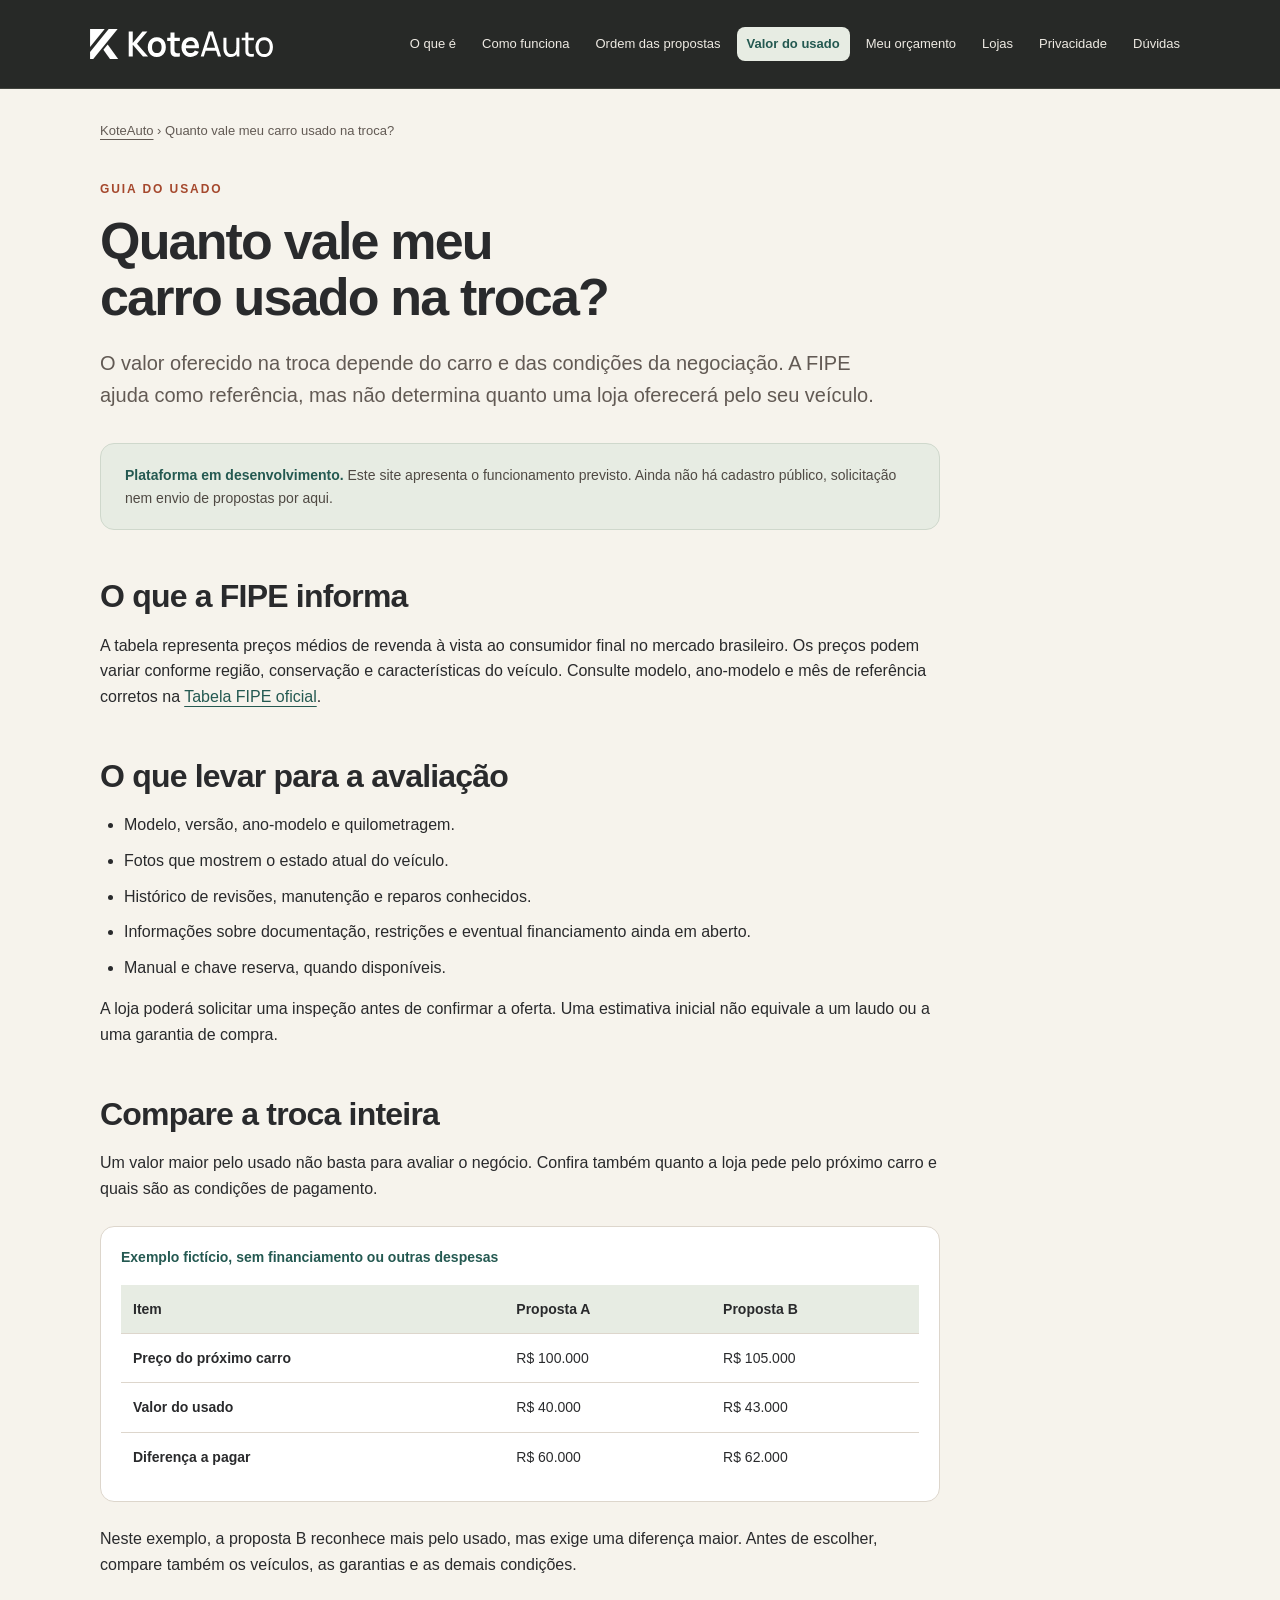
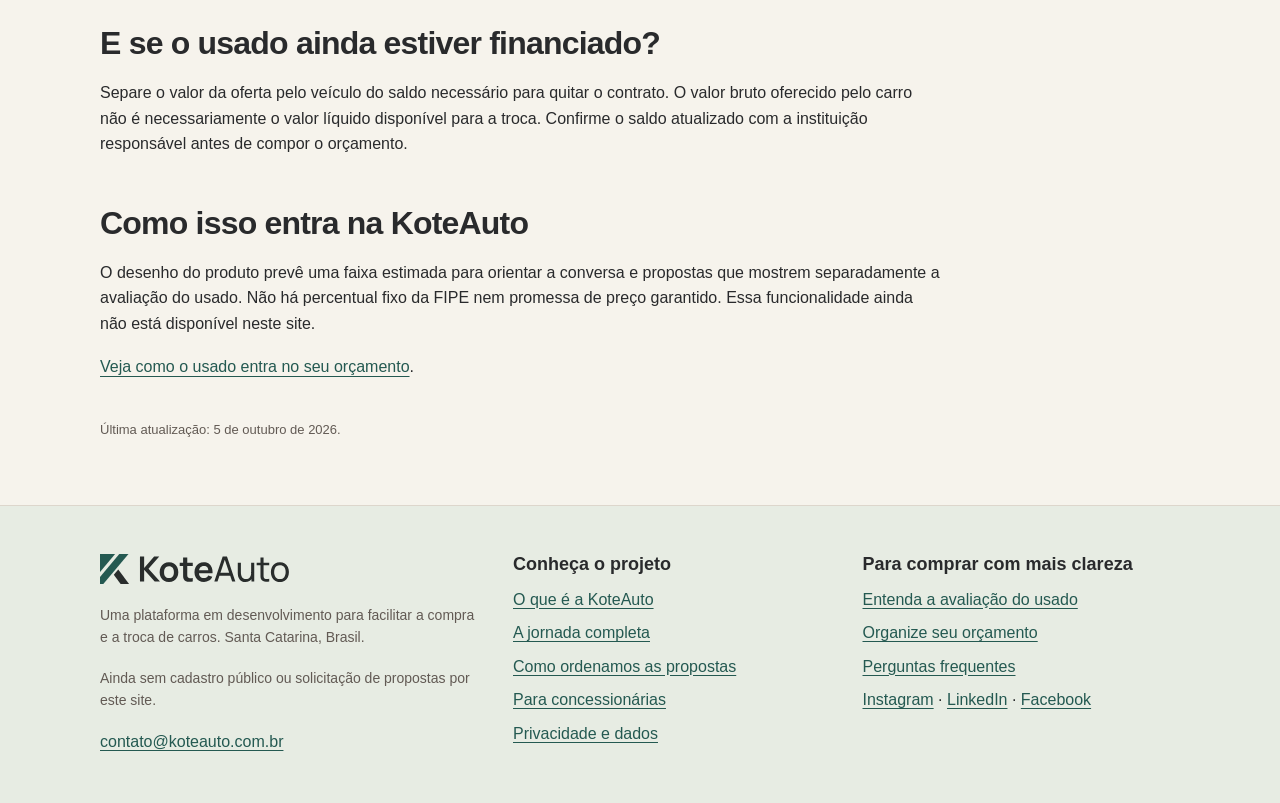
==== commit ad3ad36e: "Identidade visual v1: logo, favicon, imagem de fundo e compartilhamento - Logo oficial no cabeçalho " ====
--- a/avaliacao-do-usado.html
+++ b/avaliacao-do-usado.html
@@ -10,13 +10,16 @@
 <link rel="canonical" href="https://www.koteauto.com.br/avaliacao-do-usado" />
 <link rel="stylesheet" href="/assets/conteudo.css" />
 <link rel="icon" href="/favicon.svg" type="image/svg+xml" />
+<link rel="apple-touch-icon" href="/apple-touch-icon.png" />
 <meta property="og:type" content="article" />
 <meta property="og:locale" content="pt_BR" />
 <meta property="og:site_name" content="KoteAuto" />
 <meta property="og:title" content="Quanto vale meu carro usado na troca?">
 <meta property="og:description" content="Entenda por que a avaliação do usado pode variar e como comparar a oferta da loja com o preço do próximo carro.">
 <meta property="og:url" content="https://www.koteauto.com.br/avaliacao-do-usado" />
-<meta property="og:image" content="https://www.koteauto.com.br/assets/silhueta-1672.webp" />
+<meta property="og:image" content="https://www.koteauto.com.br/assets/brand/koteauto-compartilhamento-1200x630.jpg" />
+<meta property="og:image:width" content="1200" />
+<meta property="og:image:height" content="630" />
 <meta property="og:image:alt" content="KoteAuto, compra e troca de carros com propostas comparáveis" />
 </head>
 <body>
@@ -24,7 +27,7 @@
 
 <header class="site-header">
   <div class="site-header-inner">
-    <a class="brand" href="/">kote<span class="brand-auto">auto</span></a>
+    <a class="brand" href="/" aria-label="KoteAuto — início"><img src="/assets/brand/koteauto-logo-horizontal-branco.svg" width="760" height="120" alt="KoteAuto"></a>
     <nav aria-label="Conteúdo KoteAuto">
       <ul class="tabs">
         <li><a href="/o-que-e-a-koteauto">O que é</a></li>
@@ -40,7 +43,7 @@
 </header>
 
 <main class="wrap" id="conteudo"><p class="breadcrumb"><a href="/">KoteAuto</a> › Quanto vale meu carro usado na troca?</p><div class="page-head"><p class="eyebrow">Guia do usado</p><h1>Quanto vale meu carro usado na troca?</h1><p class="lead">O valor oferecido na troca depende do carro e das condições da negociação. A FIPE ajuda como referência, mas não determina quanto uma loja oferecerá pelo seu veículo.</p></div><div class="status-note"><strong>Plataforma em desenvolvimento.</strong> Este site apresenta o funcionamento previsto. Ainda não há cadastro público, solicitação nem envio de propostas por aqui.</div><section><h2>O que a FIPE informa</h2><p>A tabela representa preços médios de revenda à vista ao consumidor final no mercado brasileiro. Os preços podem variar conforme região, conservação e características do veículo. Consulte modelo, ano-modelo e mês de referência corretos na <a href="https://veiculos.fipe.org.br/">Tabela FIPE oficial</a>.</p></section><section><h2>O que levar para a avaliação</h2><ul><li>Modelo, versão, ano-modelo e quilometragem.</li><li>Fotos que mostrem o estado atual do veículo.</li><li>Histórico de revisões, manutenção e reparos conhecidos.</li><li>Informações sobre documentação, restrições e eventual financiamento ainda em aberto.</li><li>Manual e chave reserva, quando disponíveis.</li></ul><p>A loja poderá solicitar uma inspeção antes de confirmar a oferta. Uma estimativa inicial não equivale a um laudo ou a uma garantia de compra.</p></section><section><h2>Compare a troca inteira</h2><p>Um valor maior pelo usado não basta para avaliar o negócio. Confira também quanto a loja pede pelo próximo carro e quais são as condições de pagamento.</p><div class="table-wrap" tabindex="0" role="region" aria-label="Tabela de exemplo; role para o lado se necessário"><table><caption>Exemplo fictício, sem financiamento ou outras despesas</caption><thead><tr><th scope="col">Item</th><th scope="col">Proposta A</th><th scope="col">Proposta B</th></tr></thead><tbody><tr><th scope="row">Preço do próximo carro</th><td>R$ 100.000</td><td>R$ 105.000</td></tr><tr><th scope="row">Valor do usado</th><td>R$ 40.000</td><td>R$ 43.000</td></tr><tr><th scope="row">Diferença a pagar</th><td>R$ 60.000</td><td>R$ 62.000</td></tr></tbody></table></div><p>Neste exemplo, a proposta B reconhece mais pelo usado, mas exige uma diferença maior. Antes de escolher, compare também os veículos, as garantias e as demais condições.</p></section><section><h2>E se o usado ainda estiver financiado?</h2><p>Separe o valor da oferta pelo veículo do saldo necessário para quitar o contrato. O valor bruto oferecido pelo carro não é necessariamente o valor líquido disponível para a troca. Confirme o saldo atualizado com a instituição responsável antes de compor o orçamento.</p></section><section><h2>Como isso entra na KoteAuto</h2><p>O desenho do produto prevê uma faixa estimada para orientar a conversa e propostas que mostrem separadamente a avaliação do usado. Não há percentual fixo da FIPE nem promessa de preço garantido. Essa funcionalidade ainda não está disponível neste site.</p><p><a href="/quanto-de-carro-consigo-comprar">Veja como o usado entra no seu orçamento</a>.</p></section><p class="updated">Última atualização: 5 de outubro de 2026.</p></main><footer class="site-footer"><div class="wrap footer-grid">
-<div><h2>KoteAuto</h2><p>Uma plataforma em desenvolvimento para facilitar a compra e a troca de carros. Santa Catarina, Brasil.</p><p>Ainda sem cadastro público ou solicitação de propostas por este site.</p><a href="mailto:contato@koteauto.com.br">contato@koteauto.com.br</a></div>
+<div><h2 class="footer-brand"><img src="/assets/brand/koteauto-logo-horizontal-cor.svg" width="760" height="120" alt="KoteAuto" loading="lazy"></h2><p>Uma plataforma em desenvolvimento para facilitar a compra e a troca de carros. Santa Catarina, Brasil.</p><p>Ainda sem cadastro público ou solicitação de propostas por este site.</p><a href="mailto:contato@koteauto.com.br">contato@koteauto.com.br</a></div>
 <nav aria-label="Sobre a KoteAuto"><h2>Conheça o projeto</h2><ul><li><a href="/o-que-e-a-koteauto">O que é a KoteAuto</a></li><li><a href="/como-funciona">A jornada completa</a></li><li><a href="/como-ordenamos-as-propostas">Como ordenamos as propostas</a></li><li><a href="/para-concessionarias">Para concessionárias</a></li><li><a href="/privacidade-e-dados">Privacidade e dados</a></li></ul></nav>
 <nav aria-label="Guias e contato"><h2>Para comprar com mais clareza</h2><ul><li><a href="/avaliacao-do-usado">Entenda a avaliação do usado</a></li><li><a href="/quanto-de-carro-consigo-comprar">Organize seu orçamento</a></li><li><a href="/perguntas-frequentes">Perguntas frequentes</a></li><li><a href="https://www.instagram.com/contatokoteauto/">Instagram</a> · <a href="https://linkedin.com/company/koteauto">LinkedIn</a> · <a href="https://www.facebook.com/61589312203457/">Facebook</a></li></ul></nav>
 </div></footer><script type="application/ld+json">{
--- a/assets/conteudo.css
+++ b/assets/conteudo.css
@@ -11,8 +11,10 @@
 .wrap{width:min(1080px,calc(100% - 40px));margin:auto}
 .site-header{position:sticky;top:0;z-index:20;background:#272927;color:var(--paper);border-bottom:1px solid #41443E}
 .site-header-inner{width:min(1100px,calc(100% - 40px));margin:auto;display:flex;align-items:center;justify-content:space-between;gap:28px;padding:22px 0}
-.brand{display:inline-flex;flex:none;color:var(--paper);text-decoration:none;letter-spacing:-1px;font-size:27px;font-weight:700}
-.brand-auto{color:var(--lcopper);font-weight:400}.brand:hover{color:var(--paper)}
+.brand{display:inline-flex;align-items:center;flex:none;min-height:44px;padding:6px 0;text-decoration:none}
+.brand img{display:block;width:184px;height:auto}
+.footer-brand img{display:block;width:190px;max-width:100%;height:auto;margin-bottom:20px}
+@media(max-width:700px){.brand img{width:152px}}
 .site-header nav{min-width:0}.tabs{display:flex;flex-wrap:wrap;gap:4px 6px;margin:0;padding:0;list-style:none}
 .tabs a{display:block;padding:7px 10px;border-radius:8px;color:#EEEAE3;font-size:13px;text-decoration:none}
 .tabs a:hover{background:#363B35}.tabs a[aria-current="page"]{background:var(--sage);color:var(--green);font-weight:700}
